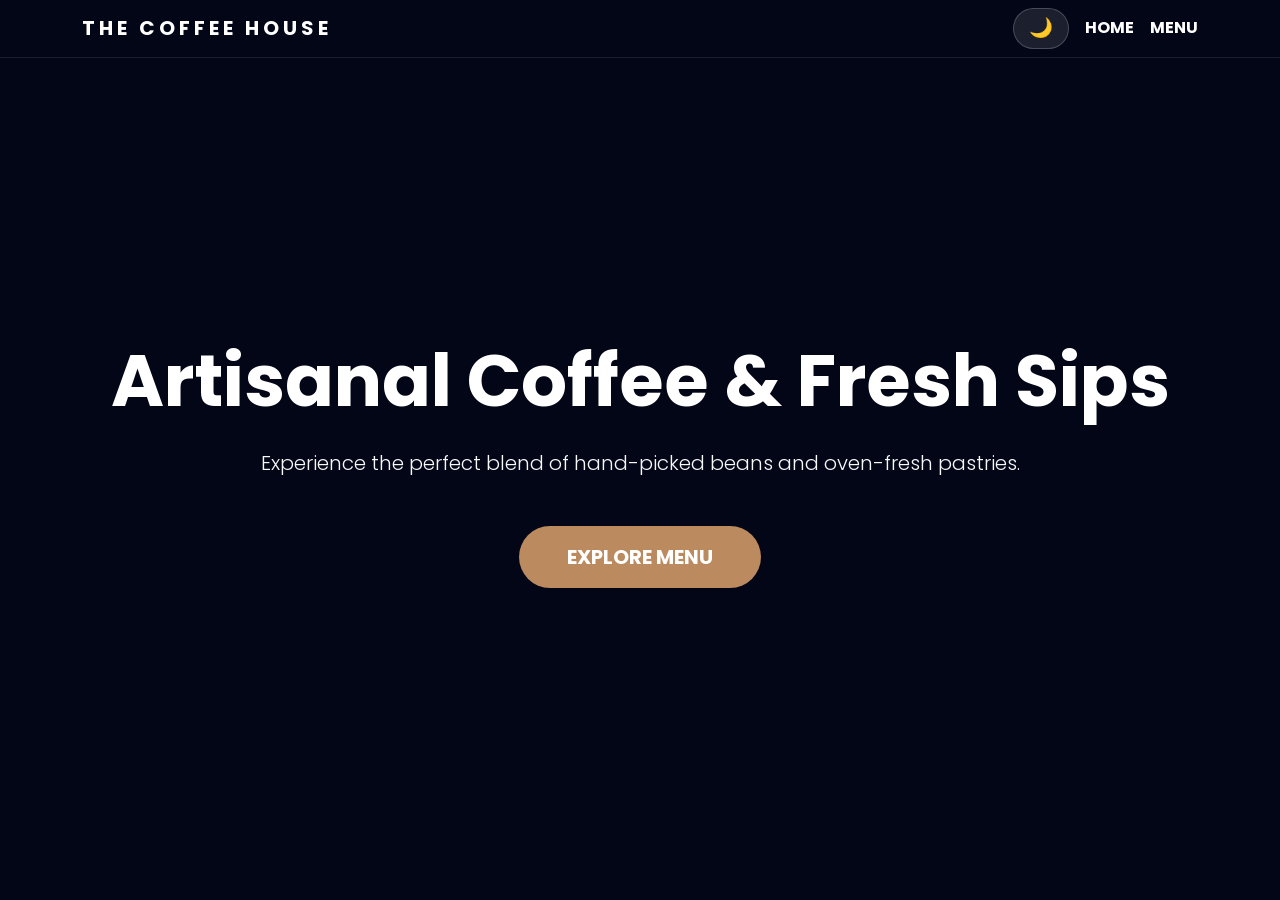
==== midtermss/index.html @ 0a3b225c "Complete replacement of repo content" ====
<!DOCTYPE html>
<html lang="en" data-bs-theme="dark">

<head>
    <meta charset="UTF-8">
    <meta name="viewport" content="width=device-width, initial-scale=1.0">
    <title>The Coffee House | Premium Brews</title>
    <link href="https://fonts.googleapis.com/css2?family=Poppins:wght@300;400;600&display=swap" rel="stylesheet">
    <link href="https://cdn.jsdelivr.net/npm/bootstrap@5.3.0/dist/css/bootstrap.min.css" rel="stylesheet">
    <link rel="stylesheet" href="style.css">

    <style>
        :root { --transition-speed: 0.4s; }
        body { transition: background-color var(--transition-speed), color var(--transition-speed); font-family: 'Poppins', sans-serif; }
        
        [data-bs-theme="light"] body { background-color: #ffffff; color: #212529; }
        .custom-nav { transition: background-color var(--transition-speed); }
        [data-bs-theme="light"] .custom-nav { background-color: #f8f9fa !important; box-shadow: 0 2px 10px rgba(0,0,0,0.1); }
        [data-bs-theme="light"] .nav-link, [data-bs-theme="light"] .navbar-brand { color: #212529 !important; }

        .theme-toggle-container {
            cursor: pointer; font-size: 1.2rem; padding: 5px 15px; border-radius: 50px;
            background: rgba(255, 255, 255, 0.1); border: 1px solid rgba(255, 255, 255, 0.2);
        }
        [data-bs-theme="light"] .theme-toggle-container { background: rgba(0, 0, 0, 0.05); border: 1px solid rgba(0, 0, 0, 0.1); }
    </style>
</head>

<body>

    <nav class="navbar navbar-expand-lg navbar-dark sticky-top custom-nav" id="mainNav">
        <div class="container">
            <a class="navbar-brand fw-bold" href="#" onclick="showHomePage()">THE COFFEE HOUSE</a>
            <div class="ms-auto d-flex align-items-center gap-3">
                <div class="theme-toggle-container" onclick="toggleFullWebsiteTheme()">
                    <span id="theme-icon">🌙</span>
                </div>
                <div class="d-flex gap-3">
                    <a href="#" class="nav-link text-white fw-bold" onclick="showHomePage()">HOME</a>
                    <a href="#" class="nav-link text-white fw-bold" onclick="showOrderPage()">MENU</a>
                </div>
            </div>
        </div>
    </nav>

    <section id="home-page">
        <header class="hero-section text-center d-flex align-items-center">
            <div class="container">
                <h1 class="display-2 fw-bold text-white mb-4">Artisanal Coffee & Fresh Sips</h1>
                <p class="lead text-light mb-5">Experience the perfect blend of hand-picked beans and oven-fresh pastries.</p>
                <button class="btn btn-accent btn-lg px-5 py-3 rounded-pill fw-bold" onclick="showOrderPage()">EXPLORE MENU</button>
            </div>
        </header>
    </section>

    <section id="order-page" style="display: none;">
        <div class="container my-5">
            <h2 class="fw-bold text-center mb-4">Our Selection</h2>
            <div class="row justify-content-center mb-4">
                <div class="col-md-6">
                    <input type="text" id="search-bar" class="form-control rounded-pill px-4 py-2 bg-dark text-white border-secondary" placeholder="Search our brews and treats...">
                </div>
            </div>
            <div class="d-flex justify-content-center flex-wrap gap-2 mb-5">
                <button class="btn btn-outline-accent active filter-btn" onclick="filterMenu('all')">ALL</button>
                <button class="btn btn-outline-accent filter-btn" onclick="filterMenu('coffee')">COFFEE</button>
                <button class="btn btn-outline-accent filter-btn" onclick="filterMenu('juice')">JUICE</button>
                <button class="btn btn-outline-accent filter-btn" onclick="filterMenu('pastry')">PASTRY</button>
            </div>
            <div id="coffee-container" class="row g-3"></div>
        </div>
        <div class="fixed-bottom text-end p-4" style="z-index: 1030;">
            <button class="btn btn-accent btn-lg rounded-pill shadow-lg px-4 fw-bold" data-bs-toggle="modal" data-bs-target="#orderSummaryModal">
                MY TRAY (<span id="order-count">0</span>)
            </button>
        </div>
    </section>

    <div class="modal fade" id="coffeeModal" tabindex="-1"><div class="modal-dialog modal-dialog-centered"><div class="modal-content border-0 overflow-hidden"><div id="modalHeaderImg" class="modal-hero" style="height:200px;background-size:cover;"></div><div class="modal-body p-4"></div></div></div></div>
    <div class="modal fade" id="orderSummaryModal" tabindex="-1"><div class="modal-dialog modal-dialog-centered"><div class="modal-content border-0 shadow"><div class="modal-header"><h5 class="modal-title fw-bold">Review Order</h5><button type="button" class="btn-close" data-bs-dismiss="modal"></button></div><div class="modal-body"><div id="order-list"></div><hr><div class="d-flex justify-content-between fw-bold fs-5"><span>Total:</span><span id="total-price-display" class="text-accent">₱0.00</span></div></div><div class="modal-footer border-0"><button class="btn btn-accent w-100 rounded-pill fw-bold py-3" onclick="checkout()">PROCEED TO CHECKOUT</button></div></div></div></div>
    <div class="modal fade" id="receiptModal" tabindex="-1" data-bs-backdrop="static"><div class="modal-dialog modal-dialog-centered"><div class="modal-content border-0 text-dark bg-white"><div class="modal-body p-4"><div id="receipt-content"></div><button class="btn btn-dark w-100 rounded-pill fw-bold mt-3" onclick="closeReceiptAndReset()">ORDER AGAIN</button></div></div></div></div>

    <script src="https://cdn.jsdelivr.net/npm/bootstrap@5.3.0/dist/js/bootstrap.bundle.min.js"></script>
    <script>
        function toggleFullWebsiteTheme() {
            const html = document.documentElement;
            const themeIcon = document.getElementById('theme-icon');
            const searchBar = document.getElementById('search-bar');
            const currentTheme = html.getAttribute('data-bs-theme');

            if (currentTheme === 'dark') {
                html.setAttribute('data-bs-theme', 'light');
                themeIcon.innerText = '☀️';
                if(searchBar) searchBar.classList.replace('bg-dark', 'bg-light'), searchBar.classList.replace('text-white', 'text-dark');
                document.querySelectorAll('.nav-link').forEach(link => link.classList.replace('text-white', 'text-dark'));
            } else {
                html.setAttribute('data-bs-theme', 'dark');
                themeIcon.innerText = '🌙';
                if(searchBar) searchBar.classList.replace('bg-light', 'bg-dark'), searchBar.classList.replace('text-dark', 'text-white');
                document.querySelectorAll('.nav-link').forEach(link => link.classList.replace('text-dark', 'text-white'));
            }
        }
        
        function showHomePage() {
            document.getElementById('home-page').style.display = 'block';
            document.getElementById('order-page').style.display = 'none';
        }
        function showOrderPage() {
            document.getElementById('home-page').style.display = 'none';
            document.getElementById('order-page').style.display = 'block';
        }
    </script>
    <script src="script.js"></script>
</body>
</html>
---- midtermss/style.css ----
:root {
    --accent: #bc8a5f;
    --navy: #0f172a;
    --slate: #1e293b;
    --dark: #020617;
}

body {
    background-color: var(--dark);
    font-family: 'Poppins', sans-serif;
    color: white;
    margin: 0;
    overflow-x: hidden;

}

.custom-nav {
    background-color: var(--dark);
    border-bottom: 1px solid rgba(255, 255, 255, 0.1);
}

.navbar-brand {
    letter-spacing: 4px;
    text-decoration: none;
    color: white !important;
}


.hero-section {
    min-height: 90vh;
    background: linear-gradient(rgba(2, 6, 23, 0.7), rgba(2, 6, 23, 0.8)),
        url('https://images.unsplash.com/photo-1495474472287-4d71bcdd2085?w=1200');
    background-size: cover;
    background-position: center;
    display: flex;
    align-items: center;
    justify-content: center;
}


.btn-outline-accent {
    border: 1px solid var(--accent);
    color: var(--accent);
    border-radius: 50px;
    padding: 8px 25px;
    font-weight: 600;
    transition: 0.3s;
}

.btn-outline-accent:hover,
.btn-outline-accent.active {
    background-color: var(--accent);
    color: white;
}

.btn-accent {
    background-color: var(--accent);
    color: white;
    border: none;
    border-radius: 50px;
    padding: 10px 20px;
    font-weight: 600;
    transition: 0.3s;
}

.btn-accent:hover {
    background-color: #a6764d;
    color: white;
    transform: translateY(-2px);
}


.coffee-card {
    background: var(--slate);
    border-radius: 20px;
    transition: transform 0.3s ease, box-shadow 0.3s ease;
    overflow: hidden;
    border: none;
    height: 100%;
}

.coffee-card:hover {
    transform: translateY(-8px);
    box-shadow: 0 10px 20px rgba(0, 0, 0, 0.4);
}

.coffee-card img {
    width: 100%;
    height: 200px;
    object-fit: cover;

}


.modal-hero {
    height: 250px;
    background-size: cover;

    background-position: center;

    background-repeat: no-repeat;
    border-radius: 20px 20px 0 0;
    width: 100%;
}

.bg-navy {
    background-color: var(--navy) !important;
}


.text-accent {
    color: var(--accent) !important;
}

.form-select {
    background-color: var(--dark) !important;
    color: white !important;
    border: 1px solid rgba(255, 255, 255, 0.2);
    border-radius: 10px;
}


#receipt-content {
    font-family: 'Courier New', Courier, monospace;
    background: #f8f9fa;
    color: #333;
    padding: 20px;
    border-radius: 5px;
}
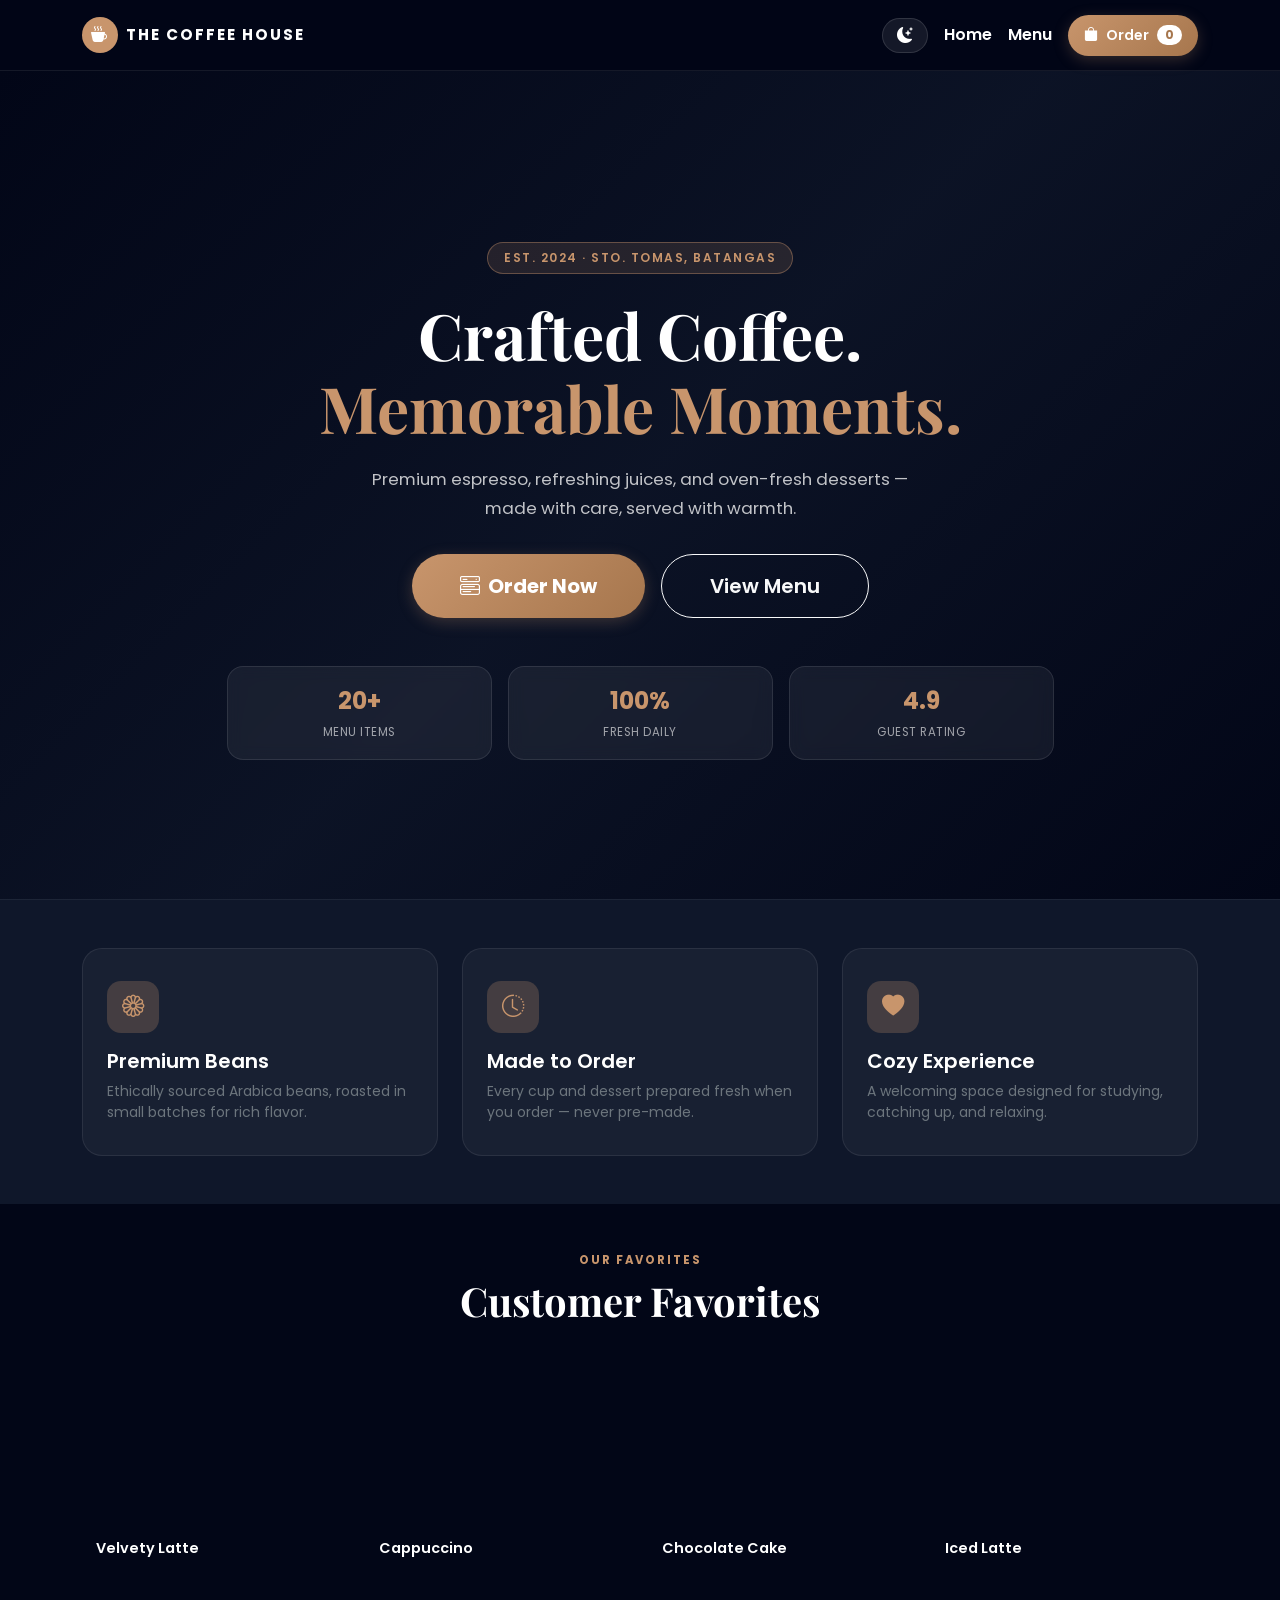
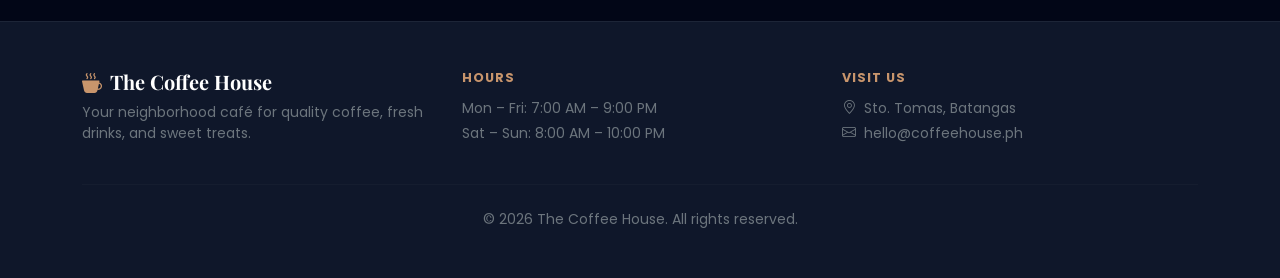
==== commit b29ce26b: "Update portfolio, link all projects together in one repo" ====
--- a/midtermss/index.html
+++ b/midtermss/index.html
@@ -4,81 +4,265 @@
 <head>
     <meta charset="UTF-8">
     <meta name="viewport" content="width=device-width, initial-scale=1.0">
-    <title>The Coffee House | Premium Brews</title>
-    <link href="https://fonts.googleapis.com/css2?family=Poppins:wght@300;400;600&display=swap" rel="stylesheet">
+    <title>The Coffee House | Premium Brews & Desserts</title>
+    <meta name="description" content="The Coffee House — artisan coffee, fresh juices, and handcrafted desserts. Order online with ease.">
+    <link rel="preconnect" href="https://fonts.googleapis.com">
+    <link rel="preconnect" href="https://fonts.gstatic.com" crossorigin>
+    <link href="https://fonts.googleapis.com/css2?family=Playfair+Display:wght@500;700&family=Poppins:wght@300;400;500;600;700&display=swap" rel="stylesheet">
     <link href="https://cdn.jsdelivr.net/npm/bootstrap@5.3.0/dist/css/bootstrap.min.css" rel="stylesheet">
+    <link href="https://cdn.jsdelivr.net/npm/bootstrap-icons@1.11.3/font/bootstrap-icons.min.css" rel="stylesheet">
     <link rel="stylesheet" href="style.css">
-
-    <style>
-        :root { --transition-speed: 0.4s; }
-        body { transition: background-color var(--transition-speed), color var(--transition-speed); font-family: 'Poppins', sans-serif; }
-        
-        [data-bs-theme="light"] body { background-color: #ffffff; color: #212529; }
-        .custom-nav { transition: background-color var(--transition-speed); }
-        [data-bs-theme="light"] .custom-nav { background-color: #f8f9fa !important; box-shadow: 0 2px 10px rgba(0,0,0,0.1); }
-        [data-bs-theme="light"] .nav-link, [data-bs-theme="light"] .navbar-brand { color: #212529 !important; }
-
-        .theme-toggle-container {
-            cursor: pointer; font-size: 1.2rem; padding: 5px 15px; border-radius: 50px;
-            background: rgba(255, 255, 255, 0.1); border: 1px solid rgba(255, 255, 255, 0.2);
-        }
-        [data-bs-theme="light"] .theme-toggle-container { background: rgba(0, 0, 0, 0.05); border: 1px solid rgba(0, 0, 0, 0.1); }
-    </style>
 </head>
 
 <body>
 
     <nav class="navbar navbar-expand-lg navbar-dark sticky-top custom-nav" id="mainNav">
         <div class="container">
-            <a class="navbar-brand fw-bold" href="#" onclick="showHomePage()">THE COFFEE HOUSE</a>
-            <div class="ms-auto d-flex align-items-center gap-3">
-                <div class="theme-toggle-container" onclick="toggleFullWebsiteTheme()">
-                    <span id="theme-icon">🌙</span>
-                </div>
-                <div class="d-flex gap-3">
-                    <a href="#" class="nav-link text-white fw-bold" onclick="showHomePage()">HOME</a>
-                    <a href="#" class="nav-link text-white fw-bold" onclick="showOrderPage()">MENU</a>
+            <a class="navbar-brand d-flex align-items-center gap-2" href="#" onclick="showHomePage(); return false;">
+                <span class="brand-icon"><i class="bi bi-cup-hot-fill"></i></span>
+                <span>THE COFFEE HOUSE</span>
+            </a>
+            <button class="navbar-toggler border-0" type="button" data-bs-toggle="collapse" data-bs-target="#navMenu">
+                <span class="navbar-toggler-icon"></span>
+            </button>
+            <div class="collapse navbar-collapse" id="navMenu">
+                <div class="ms-auto d-flex align-items-center gap-3 flex-wrap py-2 py-lg-0">
+                    <div class="theme-toggle-container" onclick="toggleFullWebsiteTheme()" title="Toggle theme">
+                        <span id="theme-icon"><i class="bi bi-moon-stars-fill"></i></span>
+                    </div>
+                    <div class="d-flex gap-1 gap-md-3">
+                        <a href="#" class="nav-link text-white fw-semibold" onclick="showHomePage(); return false;">Home</a>
+                        <a href="#" class="nav-link text-white fw-semibold" onclick="showOrderPage(); return false;">Menu</a>
+                    </div>
+                    <button class="btn btn-accent btn-sm rounded-pill px-3 d-none d-lg-flex align-items-center gap-2"
+                        data-bs-toggle="modal" data-bs-target="#orderSummaryModal" id="nav-cart-btn">
+                        <i class="bi bi-bag-fill"></i> Order <span class="nav-cart-count" id="nav-order-count">0</span>
+                    </button>
                 </div>
             </div>
         </div>
     </nav>
 
     <section id="home-page">
-        <header class="hero-section text-center d-flex align-items-center">
+        <header class="hero-section">
+            <div class="hero-overlay"></div>
+            <div class="container position-relative hero-content text-center">
+                <span class="hero-badge">Est. 2024 · Sto. Tomas, Batangas</span>
+                <h1 class="hero-title">Crafted Coffee.<br><span class="text-accent">Memorable Moments.</span></h1>
+                <p class="hero-subtitle mx-auto">Premium espresso, refreshing juices, and oven-fresh desserts — made with care, served with warmth.</p>
+                <div class="d-flex flex-wrap justify-content-center gap-3 mb-5">
+                    <button class="btn btn-accent btn-lg px-5 py-3 rounded-pill fw-bold" onclick="showOrderPage()">
+                        <i class="bi bi-menu-button-wide me-2"></i>Order Now
+                    </button>
+                    <button class="btn btn-outline-light btn-lg px-5 py-3 rounded-pill fw-semibold" onclick="showOrderPage()">
+                        View Menu
+                    </button>
+                </div>
+                <div class="row g-3 justify-content-center hero-stats">
+                    <div class="col-4 col-md-3">
+                        <div class="stat-card"><strong>20+</strong><span>Menu Items</span></div>
+                    </div>
+                    <div class="col-4 col-md-3">
+                        <div class="stat-card"><strong>100%</strong><span>Fresh Daily</span></div>
+                    </div>
+                    <div class="col-4 col-md-3">
+                        <div class="stat-card"><strong>4.9</strong><span>Guest Rating</span></div>
+                    </div>
+                </div>
+            </div>
+        </header>
+
+        <section class="features-section py-5">
             <div class="container">
-                <h1 class="display-2 fw-bold text-white mb-4">Artisanal Coffee & Fresh Sips</h1>
-                <p class="lead text-light mb-5">Experience the perfect blend of hand-picked beans and oven-fresh pastries.</p>
-                <button class="btn btn-accent btn-lg px-5 py-3 rounded-pill fw-bold" onclick="showOrderPage()">EXPLORE MENU</button>
-            </div>
-        </header>
+                <div class="row g-4">
+                    <div class="col-md-4">
+                        <div class="feature-card">
+                            <div class="feature-icon"><i class="bi bi-flower1"></i></div>
+                            <h5>Premium Beans</h5>
+                            <p class="text-secondary small mb-0">Ethically sourced Arabica beans, roasted in small batches for rich flavor.</p>
+                        </div>
+                    </div>
+                    <div class="col-md-4">
+                        <div class="feature-card">
+                            <div class="feature-icon"><i class="bi bi-clock-history"></i></div>
+                            <h5>Made to Order</h5>
+                            <p class="text-secondary small mb-0">Every cup and dessert prepared fresh when you order — never pre-made.</p>
+                        </div>
+                    </div>
+                    <div class="col-md-4">
+                        <div class="feature-card">
+                            <div class="feature-icon"><i class="bi bi-heart-fill"></i></div>
+                            <h5>Cozy Experience</h5>
+                            <p class="text-secondary small mb-0">A welcoming space designed for studying, catching up, and relaxing.</p>
+                        </div>
+                    </div>
+                </div>
+            </div>
+        </section>
+
+        <section class="gallery-section py-5">
+            <div class="container">
+                <div class="section-header text-center mb-5">
+                    <span class="section-label">Our Favorites</span>
+                    <h2 class="section-title">Customer Favorites</h2>
+                </div>
+                <div class="row g-3">
+                    <div class="col-6 col-md-3">
+                        <div class="gallery-item" style="background-image:url('https://images.unsplash.com/photo-1561882468-9110e03e0f78?w=500&auto=format&fit=crop&q=80')">
+                            <span>Velvety Latte</span>
+                        </div>
+                    </div>
+                    <div class="col-6 col-md-3">
+                        <div class="gallery-item" style="background-image:url('https://images.unsplash.com/photo-1572442388796-11668a67e53d?w=500&auto=format&fit=crop&q=80')">
+                            <span>Cappuccino</span>
+                        </div>
+                    </div>
+                    <div class="col-6 col-md-3">
+                        <div class="gallery-item" style="background-image:url('https://images.unsplash.com/photo-1578985545062-69928b1d9587?w=500&auto=format&fit=crop&q=80')">
+                            <span>Chocolate Cake</span>
+                        </div>
+                    </div>
+                    <div class="col-6 col-md-3">
+                        <div class="gallery-item" style="background-image:url('https://images.unsplash.com/photo-1517701550927-30cf4ba1dba5?w=500&auto=format&fit=crop&q=80')">
+                            <span>Iced Latte</span>
+                        </div>
+                    </div>
+                </div>
+            </div>
+        </section>
+
+        <footer class="site-footer py-5">
+            <div class="container">
+                <div class="row g-4">
+                    <div class="col-md-4">
+                        <h5 class="footer-brand"><i class="bi bi-cup-hot-fill text-accent me-2"></i>The Coffee House</h5>
+                        <p class="text-secondary small">Your neighborhood café for quality coffee, fresh drinks, and sweet treats.</p>
+                    </div>
+                    <div class="col-md-4">
+                        <h6 class="footer-heading">Hours</h6>
+                        <p class="text-secondary small mb-1">Mon – Fri: 7:00 AM – 9:00 PM</p>
+                        <p class="text-secondary small mb-0">Sat – Sun: 8:00 AM – 10:00 PM</p>
+                    </div>
+                    <div class="col-md-4">
+                        <h6 class="footer-heading">Visit Us</h6>
+                        <p class="text-secondary small mb-1"><i class="bi bi-geo-alt me-1"></i> Sto. Tomas, Batangas</p>
+                        <p class="text-secondary small mb-0"><i class="bi bi-envelope me-1"></i> hello@coffeehouse.ph</p>
+                    </div>
+                </div>
+                <hr class="border-secondary border-opacity-25 my-4">
+                <p class="text-center text-secondary small mb-0">&copy; 2026 The Coffee House. All rights reserved.</p>
+            </div>
+        </footer>
     </section>
 
     <section id="order-page" style="display: none;">
-        <div class="container my-5">
-            <h2 class="fw-bold text-center mb-4">Our Selection</h2>
+        <div class="menu-hero py-5">
+            <div class="container text-center">
+                <span class="section-label">Browse & Order</span>
+                <h2 class="section-title mb-2">Our Menu</h2>
+                <p class="text-secondary mb-0">Select your favorites and customize each order to your taste.</p>
+            </div>
+        </div>
+
+        <div class="container pb-5">
             <div class="row justify-content-center mb-4">
-                <div class="col-md-6">
-                    <input type="text" id="search-bar" class="form-control rounded-pill px-4 py-2 bg-dark text-white border-secondary" placeholder="Search our brews and treats...">
-                </div>
-            </div>
-            <div class="d-flex justify-content-center flex-wrap gap-2 mb-5">
-                <button class="btn btn-outline-accent active filter-btn" onclick="filterMenu('all')">ALL</button>
-                <button class="btn btn-outline-accent filter-btn" onclick="filterMenu('coffee')">COFFEE</button>
-                <button class="btn btn-outline-accent filter-btn" onclick="filterMenu('juice')">JUICE</button>
-                <button class="btn btn-outline-accent filter-btn" onclick="filterMenu('pastry')">PASTRY</button>
-            </div>
+                <div class="col-md-7 col-lg-6">
+                    <div class="search-wrap">
+                        <i class="bi bi-search search-icon"></i>
+                        <input type="text" id="search-bar" class="form-control search-input"
+                            placeholder="Search coffee, juice, or desserts...">
+                    </div>
+                </div>
+            </div>
+
+            <div class="d-flex justify-content-center flex-wrap gap-2 mb-4">
+                <button class="btn btn-outline-accent active filter-btn" onclick="filterMenu('all')">All</button>
+                <button class="btn btn-outline-accent filter-btn" onclick="filterMenu('coffee')"><i class="bi bi-cup-hot me-1"></i>Coffee</button>
+                <button class="btn btn-outline-accent filter-btn" onclick="filterMenu('juice')"><i class="bi bi-droplet me-1"></i>Juice</button>
+                <button class="btn btn-outline-accent filter-btn" onclick="filterMenu('dessert')"><i class="bi bi-cake2 me-1"></i>Dessert</button>
+            </div>
+
+            <p class="text-center text-secondary small mb-4" id="menu-count-label">Loading menu...</p>
+
+            <div id="menu-loading" class="row g-3 mb-4">
+                <div class="col-6 col-md-4 col-lg-3"><div class="skeleton-card"></div></div>
+                <div class="col-6 col-md-4 col-lg-3"><div class="skeleton-card"></div></div>
+                <div class="col-6 col-md-4 col-lg-3"><div class="skeleton-card"></div></div>
+                <div class="col-6 col-md-4 col-lg-3"><div class="skeleton-card"></div></div>
+            </div>
+
             <div id="coffee-container" class="row g-3"></div>
         </div>
-        <div class="fixed-bottom text-end p-4" style="z-index: 1030;">
-            <button class="btn btn-accent btn-lg rounded-pill shadow-lg px-4 fw-bold" data-bs-toggle="modal" data-bs-target="#orderSummaryModal">
-                MY TRAY (<span id="order-count">0</span>)
-            </button>
+
+        <div class="fixed-bottom cart-bar p-3">
+            <div class="container">
+                <button class="btn btn-accent btn-lg rounded-pill shadow-lg w-100 fw-bold d-flex justify-content-between align-items-center px-4"
+                    data-bs-toggle="modal" data-bs-target="#orderSummaryModal" id="cart-bar-btn">
+                    <span><i class="bi bi-bag-check-fill me-2"></i>My Order (<span id="order-count">0</span>)</span>
+                    <span id="cart-bar-total" class="cart-bar-total">₱0.00</span>
+                </button>
+            </div>
         </div>
     </section>
 
-    <div class="modal fade" id="coffeeModal" tabindex="-1"><div class="modal-dialog modal-dialog-centered"><div class="modal-content border-0 overflow-hidden"><div id="modalHeaderImg" class="modal-hero" style="height:200px;background-size:cover;"></div><div class="modal-body p-4"></div></div></div></div>
-    <div class="modal fade" id="orderSummaryModal" tabindex="-1"><div class="modal-dialog modal-dialog-centered"><div class="modal-content border-0 shadow"><div class="modal-header"><h5 class="modal-title fw-bold">Review Order</h5><button type="button" class="btn-close" data-bs-dismiss="modal"></button></div><div class="modal-body"><div id="order-list"></div><hr><div class="d-flex justify-content-between fw-bold fs-5"><span>Total:</span><span id="total-price-display" class="text-accent">₱0.00</span></div></div><div class="modal-footer border-0"><button class="btn btn-accent w-100 rounded-pill fw-bold py-3" onclick="checkout()">PROCEED TO CHECKOUT</button></div></div></div></div>
-    <div class="modal fade" id="receiptModal" tabindex="-1" data-bs-backdrop="static"><div class="modal-dialog modal-dialog-centered"><div class="modal-content border-0 text-dark bg-white"><div class="modal-body p-4"><div id="receipt-content"></div><button class="btn btn-dark w-100 rounded-pill fw-bold mt-3" onclick="closeReceiptAndReset()">ORDER AGAIN</button></div></div></div></div>
+    <div id="order-toast" class="order-toast" role="alert">
+        <span class="toast-icon"><i class="bi bi-check-lg"></i></span>
+        <div>
+            <strong id="toast-title">Added to order!</strong>
+            <small id="toast-message" class="d-block text-white-50"></small>
+        </div>
+    </div>
+
+    <div class="modal fade" id="coffeeModal" tabindex="-1">
+        <div class="modal-dialog modal-dialog-centered modal-dialog-scrollable">
+            <div class="modal-content border-0 overflow-hidden bg-navy text-white">
+                <div id="modalHeaderImg" class="modal-hero"></div>
+                <div class="modal-body p-4"></div>
+            </div>
+        </div>
+    </div>
+
+    <div class="modal fade" id="orderSummaryModal" tabindex="-1">
+        <div class="modal-dialog modal-dialog-centered modal-dialog-scrollable">
+            <div class="modal-content border-0 shadow bg-navy text-white">
+                <div class="modal-header border-secondary border-opacity-25">
+                    <h5 class="modal-title fw-bold"><i class="bi bi-receipt me-2 text-accent"></i>Your Order</h5>
+                    <button type="button" class="btn-close btn-close-white" data-bs-dismiss="modal"></button>
+                </div>
+                <div class="modal-body">
+                    <div id="order-empty" class="text-center text-muted py-4 d-none">
+                        <i class="bi bi-bag display-6 d-block mb-2 opacity-50"></i>
+                        <p class="mb-0">Your order is empty.</p>
+                        <small>Add items from the menu to get started.</small>
+                    </div>
+                    <div id="order-list"></div>
+                    <hr class="border-secondary border-opacity-25">
+                    <div class="d-flex justify-content-between fw-bold fs-5">
+                        <span>Total</span>
+                        <span id="total-price-display" class="text-accent">₱0.00</span>
+                    </div>
+                </div>
+                <div class="modal-footer border-0 pt-0">
+                    <button class="btn btn-accent w-100 rounded-pill fw-bold py-3" onclick="checkout()">
+                        <i class="bi bi-credit-card me-2"></i>Proceed to Checkout
+                    </button>
+                </div>
+            </div>
+        </div>
+    </div>
+
+    <div class="modal fade" id="receiptModal" tabindex="-1" data-bs-backdrop="static">
+        <div class="modal-dialog modal-dialog-centered">
+            <div class="modal-content border-0 text-dark bg-white">
+                <div class="modal-body p-4">
+                    <div id="receipt-content"></div>
+                    <button class="btn btn-dark w-100 rounded-pill fw-bold mt-3" onclick="closeReceiptAndReset()">
+                        <i class="bi bi-arrow-repeat me-2"></i>Order Again
+                    </button>
+                </div>
+            </div>
+        </div>
+    </div>
 
     <script src="https://cdn.jsdelivr.net/npm/bootstrap@5.3.0/dist/js/bootstrap.bundle.min.js"></script>
     <script>
@@ -90,26 +274,39 @@
 
             if (currentTheme === 'dark') {
                 html.setAttribute('data-bs-theme', 'light');
-                themeIcon.innerText = '☀️';
-                if(searchBar) searchBar.classList.replace('bg-dark', 'bg-light'), searchBar.classList.replace('text-white', 'text-dark');
-                document.querySelectorAll('.nav-link').forEach(link => link.classList.replace('text-white', 'text-dark'));
+                themeIcon.innerHTML = '<i class="bi bi-sun-fill"></i>';
+                if (searchBar) {
+                    searchBar.classList.remove('bg-dark', 'text-white');
+                    searchBar.classList.add('bg-light', 'text-dark');
+                }
+                document.querySelectorAll('.nav-link').forEach(link => {
+                    link.classList.replace('text-white', 'text-dark');
+                });
             } else {
                 html.setAttribute('data-bs-theme', 'dark');
-                themeIcon.innerText = '🌙';
-                if(searchBar) searchBar.classList.replace('bg-light', 'bg-dark'), searchBar.classList.replace('text-dark', 'text-white');
-                document.querySelectorAll('.nav-link').forEach(link => link.classList.replace('text-dark', 'text-white'));
+                themeIcon.innerHTML = '<i class="bi bi-moon-stars-fill"></i>';
+                if (searchBar) {
+                    searchBar.classList.remove('bg-light', 'text-dark');
+                    searchBar.classList.add('bg-dark', 'text-white');
+                }
+                document.querySelectorAll('.nav-link').forEach(link => {
+                    link.classList.replace('text-dark', 'text-white');
+                });
             }
         }
-        
+
         function showHomePage() {
             document.getElementById('home-page').style.display = 'block';
             document.getElementById('order-page').style.display = 'none';
+            window.scrollTo(0, 0);
         }
+
         function showOrderPage() {
             document.getElementById('home-page').style.display = 'none';
             document.getElementById('order-page').style.display = 'block';
+            window.scrollTo(0, 0);
         }
     </script>
     <script src="script.js"></script>
 </body>
-</html>+</html>
--- a/midtermss/style.css
+++ b/midtermss/style.css
@@ -1,112 +1,422 @@
 :root {
-    --accent: #bc8a5f;
+    --accent: #c8956c;
+    --accent-dark: #a6764d;
+    --accent-glow: rgba(200, 149, 108, 0.25);
     --navy: #0f172a;
     --slate: #1e293b;
     --dark: #020617;
+    --cream: #f8f4ef;
+    --font-display: 'Playfair Display', Georgia, serif;
+    --font-body: 'Poppins', system-ui, sans-serif;
+}
+
+* {
+    box-sizing: border-box;
 }
 
 body {
     background-color: var(--dark);
-    font-family: 'Poppins', sans-serif;
+    font-family: var(--font-body);
     color: white;
     margin: 0;
     overflow-x: hidden;
-
-}
-
+}
+
+/* ── Navbar ── */
 .custom-nav {
-    background-color: var(--dark);
-    border-bottom: 1px solid rgba(255, 255, 255, 0.1);
+    background: rgba(2, 6, 23, 0.92);
+    backdrop-filter: blur(16px);
+    border-bottom: 1px solid rgba(255, 255, 255, 0.08);
+    padding-block: 0.75rem;
 }
 
 .navbar-brand {
-    letter-spacing: 4px;
+    letter-spacing: 2px;
     text-decoration: none;
     color: white !important;
-}
-
-
-.hero-section {
-    min-height: 90vh;
-    background: linear-gradient(rgba(2, 6, 23, 0.7), rgba(2, 6, 23, 0.8)),
-        url('https://images.unsplash.com/photo-1495474472287-4d71bcdd2085?w=1200');
-    background-size: cover;
-    background-position: center;
+    font-weight: 700;
+    font-size: 0.95rem;
+}
+
+.brand-icon {
+    width: 36px;
+    height: 36px;
+    border-radius: 50%;
+    background: var(--accent);
     display: flex;
     align-items: center;
     justify-content: center;
-}
-
-
+    font-size: 1rem;
+    color: white;
+    flex-shrink: 0;
+}
+
+.nav-cart-count {
+    background: white;
+    color: var(--accent-dark);
+    border-radius: 50px;
+    padding: 1px 8px;
+    font-size: 0.75rem;
+    font-weight: 700;
+}
+
+.theme-toggle-container {
+    cursor: pointer;
+    font-size: 1rem;
+    padding: 8px 14px;
+    border-radius: 50px;
+    background: rgba(255, 255, 255, 0.08);
+    border: 1px solid rgba(255, 255, 255, 0.12);
+    transition: background 0.2s;
+    line-height: 1;
+}
+
+.theme-toggle-container:hover {
+    background: rgba(255, 255, 255, 0.14);
+}
+
+/* ── Hero ── */
+.hero-section {
+    position: relative;
+    min-height: 92vh;
+    background: url('https://images.unsplash.com/photo-1442512595331-e89e73853f31?w=1400&auto=format&fit=crop&q=80') center/cover no-repeat;
+    display: flex;
+    align-items: center;
+}
+
+.hero-overlay {
+    position: absolute;
+    inset: 0;
+    background: linear-gradient(135deg, rgba(2, 6, 23, 0.88) 0%, rgba(15, 23, 42, 0.75) 50%, rgba(2, 6, 23, 0.85) 100%);
+}
+
+.hero-content {
+    padding: 6rem 1rem 4rem;
+    z-index: 1;
+}
+
+.hero-badge {
+    display: inline-block;
+    background: rgba(200, 149, 108, 0.15);
+    border: 1px solid rgba(200, 149, 108, 0.4);
+    color: var(--accent);
+    font-size: 0.75rem;
+    font-weight: 600;
+    letter-spacing: 1.5px;
+    text-transform: uppercase;
+    padding: 6px 16px;
+    border-radius: 50px;
+    margin-bottom: 1.5rem;
+}
+
+.hero-title {
+    font-family: var(--font-display);
+    font-size: clamp(2.4rem, 6vw, 4rem);
+    font-weight: 700;
+    line-height: 1.15;
+    margin-bottom: 1.25rem;
+}
+
+.hero-subtitle {
+    font-size: 1.05rem;
+    color: rgba(255, 255, 255, 0.75);
+    max-width: 560px;
+    line-height: 1.7;
+    margin-bottom: 2rem;
+}
+
+.stat-card {
+    background: rgba(255, 255, 255, 0.06);
+    border: 1px solid rgba(255, 255, 255, 0.1);
+    border-radius: 16px;
+    padding: 1rem;
+    backdrop-filter: blur(8px);
+}
+
+.stat-card strong {
+    display: block;
+    font-size: 1.5rem;
+    color: var(--accent);
+    font-weight: 700;
+}
+
+.stat-card span {
+    font-size: 0.72rem;
+    color: rgba(255, 255, 255, 0.6);
+    text-transform: uppercase;
+    letter-spacing: 0.5px;
+}
+
+/* ── Sections ── */
+.section-label {
+    display: block;
+    font-size: 0.72rem;
+    font-weight: 700;
+    letter-spacing: 2px;
+    text-transform: uppercase;
+    color: var(--accent);
+    margin-bottom: 0.5rem;
+}
+
+.section-title {
+    font-family: var(--font-display);
+    font-size: clamp(1.8rem, 4vw, 2.5rem);
+    font-weight: 700;
+}
+
+.features-section {
+    background: var(--navy);
+    border-top: 1px solid rgba(255, 255, 255, 0.06);
+}
+
+.feature-card {
+    background: rgba(255, 255, 255, 0.04);
+    border: 1px solid rgba(255, 255, 255, 0.08);
+    border-radius: 20px;
+    padding: 2rem 1.5rem;
+    height: 100%;
+    transition: transform 0.3s, border-color 0.3s;
+}
+
+.feature-card:hover {
+    transform: translateY(-4px);
+    border-color: var(--accent);
+}
+
+.feature-icon {
+    width: 52px;
+    height: 52px;
+    border-radius: 14px;
+    background: var(--accent-glow);
+    color: var(--accent);
+    display: flex;
+    align-items: center;
+    justify-content: center;
+    font-size: 1.4rem;
+    margin-bottom: 1rem;
+}
+
+.feature-card h5 {
+    font-weight: 600;
+    margin-bottom: 0.5rem;
+}
+
+.gallery-section {
+    background: var(--dark);
+}
+
+.gallery-item {
+    height: 200px;
+    border-radius: 16px;
+    background-size: cover;
+    background-position: center;
+    position: relative;
+    overflow: hidden;
+    cursor: pointer;
+    transition: transform 0.3s;
+}
+
+.gallery-item::after {
+    content: '';
+    position: absolute;
+    inset: 0;
+    background: linear-gradient(to top, rgba(2, 6, 23, 0.8), transparent 60%);
+}
+
+.gallery-item span {
+    position: absolute;
+    bottom: 14px;
+    left: 14px;
+    z-index: 1;
+    font-weight: 600;
+    font-size: 0.9rem;
+}
+
+.gallery-item:hover {
+    transform: scale(1.03);
+}
+
+.site-footer {
+    background: var(--navy);
+    border-top: 1px solid rgba(255, 255, 255, 0.06);
+}
+
+.footer-brand {
+    font-family: var(--font-display);
+    font-weight: 700;
+}
+
+.footer-heading {
+    font-size: 0.8rem;
+    font-weight: 700;
+    letter-spacing: 1px;
+    text-transform: uppercase;
+    color: var(--accent);
+    margin-bottom: 0.75rem;
+}
+
+/* ── Menu Page ── */
+.menu-hero {
+    background: linear-gradient(180deg, var(--navy) 0%, var(--dark) 100%);
+    border-bottom: 1px solid rgba(255, 255, 255, 0.06);
+}
+
+.search-wrap {
+    position: relative;
+}
+
+.search-icon {
+    position: absolute;
+    left: 18px;
+    top: 50%;
+    transform: translateY(-50%);
+    color: rgba(255, 255, 255, 0.4);
+    pointer-events: none;
+}
+
+.search-input {
+    padding-left: 44px !important;
+    border-radius: 50px !important;
+    border: 1px solid rgba(255, 255, 255, 0.12) !important;
+    background: rgba(255, 255, 255, 0.06) !important;
+    color: white !important;
+    padding-block: 12px !important;
+    transition: border-color 0.2s, box-shadow 0.2s;
+}
+
+.search-input:focus {
+    border-color: var(--accent) !important;
+    box-shadow: 0 0 0 3px var(--accent-glow) !important;
+    background: rgba(255, 255, 255, 0.08) !important;
+    color: white !important;
+}
+
+.search-input::placeholder {
+    color: rgba(255, 255, 255, 0.4);
+}
+
+/* ── Buttons ── */
 .btn-outline-accent {
     border: 1px solid var(--accent);
     color: var(--accent);
     border-radius: 50px;
-    padding: 8px 25px;
+    padding: 8px 22px;
     font-weight: 600;
-    transition: 0.3s;
+    font-size: 0.85rem;
+    transition: 0.25s;
 }
 
 .btn-outline-accent:hover,
 .btn-outline-accent.active {
     background-color: var(--accent);
     color: white;
+    border-color: var(--accent);
 }
 
 .btn-accent {
-    background-color: var(--accent);
+    background: linear-gradient(135deg, var(--accent), var(--accent-dark));
     color: white;
     border: none;
     border-radius: 50px;
-    padding: 10px 20px;
+    padding: 10px 22px;
     font-weight: 600;
-    transition: 0.3s;
+    transition: 0.25s;
+    box-shadow: 0 4px 15px var(--accent-glow);
 }
 
 .btn-accent:hover {
-    background-color: #a6764d;
+    background: linear-gradient(135deg, #d4a57a, var(--accent));
     color: white;
     transform: translateY(-2px);
-}
-
-
+    box-shadow: 0 6px 20px var(--accent-glow);
+}
+
+/* ── Product Cards ── */
 .coffee-card {
     background: var(--slate);
-    border-radius: 20px;
+    border-radius: 18px;
     transition: transform 0.3s ease, box-shadow 0.3s ease;
     overflow: hidden;
-    border: none;
+    border: 1px solid rgba(255, 255, 255, 0.06);
     height: 100%;
 }
 
 .coffee-card:hover {
-    transform: translateY(-8px);
-    box-shadow: 0 10px 20px rgba(0, 0, 0, 0.4);
+    transform: translateY(-6px);
+    box-shadow: 0 16px 40px rgba(0, 0, 0, 0.45);
+    border-color: rgba(200, 149, 108, 0.3);
+}
+
+.card-img-wrap {
+    position: relative;
+    height: 175px;
+    overflow: hidden;
 }
 
 .coffee-card img {
     width: 100%;
-    height: 200px;
+    height: 100%;
     object-fit: cover;
-
-}
-
-
+    transition: transform 0.4s ease;
+}
+
+.coffee-card:hover img {
+    transform: scale(1.06);
+}
+
+.category-badge {
+    position: absolute;
+    top: 10px;
+    left: 10px;
+    background: rgba(2, 6, 23, 0.75);
+    backdrop-filter: blur(6px);
+    color: var(--accent);
+    font-size: 0.65rem;
+    font-weight: 700;
+    letter-spacing: 0.8px;
+    text-transform: uppercase;
+    padding: 4px 10px;
+    border-radius: 50px;
+    border: 1px solid rgba(200, 149, 108, 0.3);
+}
+
+.card-desc {
+    font-size: 0.72rem;
+    color: rgba(255, 255, 255, 0.5);
+    line-height: 1.4;
+    display: -webkit-box;
+    -webkit-line-clamp: 2;
+    -webkit-box-orient: vertical;
+    overflow: hidden;
+    margin-bottom: 0.75rem;
+}
+
+/* ── Skeleton Loader ── */
+.skeleton-card {
+    height: 280px;
+    border-radius: 18px;
+    background: linear-gradient(90deg, var(--slate) 25%, rgba(255,255,255,0.06) 50%, var(--slate) 75%);
+    background-size: 200% 100%;
+    animation: shimmer 1.4s infinite;
+}
+
+@keyframes shimmer {
+    0% { background-position: 200% 0; }
+    100% { background-position: -200% 0; }
+}
+
+/* ── Modal ── */
 .modal-hero {
-    height: 250px;
+    height: 220px;
     background-size: cover;
-
     background-position: center;
-
     background-repeat: no-repeat;
-    border-radius: 20px 20px 0 0;
     width: 100%;
 }
 
 .bg-navy {
     background-color: var(--navy) !important;
 }
-
 
 .text-accent {
     color: var(--accent) !important;
@@ -115,15 +425,253 @@
 .form-select {
     background-color: var(--dark) !important;
     color: white !important;
-    border: 1px solid rgba(255, 255, 255, 0.2);
-    border-radius: 10px;
-}
-
-
+    border: 1px solid rgba(255, 255, 255, 0.15);
+    border-radius: 12px;
+    padding: 10px 14px;
+}
+
+/* ── Cart & Order ── */
 #receipt-content {
     font-family: 'Courier New', Courier, monospace;
     background: #f8f9fa;
     color: #333;
     padding: 20px;
-    border-radius: 5px;
-}+    border-radius: 10px;
+    border: 1px dashed #ccc;
+}
+
+.cart-bar {
+    background: linear-gradient(to top, rgba(2, 6, 23, 0.98), rgba(2, 6, 23, 0.88));
+    border-top: 1px solid rgba(255, 255, 255, 0.1);
+    backdrop-filter: blur(16px);
+    z-index: 1030;
+}
+
+.cart-bar-total {
+    background: rgba(255, 255, 255, 0.15);
+    padding: 4px 16px;
+    border-radius: 50px;
+    font-size: 0.95rem;
+}
+
+#order-page {
+    padding-bottom: 100px;
+}
+
+.add-order-btn {
+    font-size: 0.78rem;
+    letter-spacing: 0.4px;
+}
+
+.add-order-btn.added {
+    background: linear-gradient(135deg, #22c55e, #16a34a) !important;
+    box-shadow: 0 4px 15px rgba(34, 197, 94, 0.3) !important;
+}
+
+.order-toast {
+    position: fixed;
+    top: 90px;
+    right: 20px;
+    z-index: 2000;
+    display: flex;
+    align-items: center;
+    gap: 12px;
+    background: #166534;
+    color: white;
+    padding: 14px 20px;
+    border-radius: 14px;
+    box-shadow: 0 10px 30px rgba(0, 0, 0, 0.35);
+    transform: translateX(calc(100% + 40px));
+    opacity: 0;
+    transition: transform 0.35s ease, opacity 0.35s ease;
+    max-width: 320px;
+}
+
+.order-toast.show {
+    transform: translateX(0);
+    opacity: 1;
+}
+
+.toast-icon {
+    width: 32px;
+    height: 32px;
+    border-radius: 50%;
+    background: rgba(255, 255, 255, 0.2);
+    display: flex;
+    align-items: center;
+    justify-content: center;
+    font-weight: bold;
+    flex-shrink: 0;
+    font-size: 1.1rem;
+}
+
+.size-pills {
+    display: flex;
+    gap: 8px;
+    flex-wrap: wrap;
+}
+
+.size-pill {
+    flex: 1;
+    min-width: 80px;
+    padding: 10px 8px;
+    border: 1px solid rgba(255, 255, 255, 0.15);
+    border-radius: 12px;
+    background: rgba(255, 255, 255, 0.05);
+    color: white;
+    font-size: 0.8rem;
+    font-weight: 600;
+    cursor: pointer;
+    transition: all 0.2s ease;
+    text-align: center;
+}
+
+.size-pill:hover { border-color: var(--accent); }
+
+.size-pill.active {
+    background: var(--accent);
+    border-color: var(--accent);
+    color: white;
+}
+
+.qty-control {
+    display: inline-flex;
+    align-items: center;
+    border: 1px solid rgba(255, 255, 255, 0.15);
+    border-radius: 50px;
+    overflow: hidden;
+}
+
+.qty-btn {
+    width: 40px;
+    height: 40px;
+    border: none;
+    background: rgba(255, 255, 255, 0.08);
+    color: white;
+    font-size: 1.2rem;
+    font-weight: bold;
+    cursor: pointer;
+    transition: background 0.2s;
+}
+
+.qty-btn:hover { background: var(--accent); }
+
+.qty-value {
+    min-width: 44px;
+    text-align: center;
+    font-weight: 700;
+    font-size: 1.1rem;
+}
+
+.order-item-row {
+    background: rgba(255, 255, 255, 0.05);
+    border: 1px solid rgba(255, 255, 255, 0.08);
+    border-radius: 14px;
+    padding: 12px;
+    margin-bottom: 10px;
+}
+
+.option-label {
+    font-size: 0.7rem;
+    font-weight: 700;
+    letter-spacing: 1px;
+    color: var(--accent);
+    text-transform: uppercase;
+    margin-bottom: 8px;
+}
+
+/* ── Light Theme ── */
+[data-bs-theme="light"] body {
+    background-color: #f5f0eb;
+    color: #1e293b;
+}
+
+[data-bs-theme="light"] .custom-nav {
+    background: rgba(255, 255, 255, 0.95) !important;
+    border-bottom-color: rgba(0, 0, 0, 0.08);
+    box-shadow: 0 2px 20px rgba(0, 0, 0, 0.06);
+}
+
+[data-bs-theme="light"] .navbar-brand,
+[data-bs-theme="light"] .nav-link {
+    color: #1e293b !important;
+}
+
+[data-bs-theme="light"] .features-section,
+[data-bs-theme="light"] .site-footer {
+    background: #fff;
+}
+
+[data-bs-theme="light"] .feature-card {
+    background: #f8f4ef;
+    border-color: rgba(0, 0, 0, 0.08);
+}
+
+[data-bs-theme="light"] .gallery-section {
+    background: #f5f0eb;
+}
+
+[data-bs-theme="light"] .menu-hero {
+    background: linear-gradient(180deg, #fff, #f5f0eb);
+}
+
+[data-bs-theme="light"] .search-input {
+    background: #fff !important;
+    color: #1e293b !important;
+    border-color: rgba(0, 0, 0, 0.12) !important;
+}
+
+[data-bs-theme="light"] .search-input::placeholder {
+    color: rgba(0, 0, 0, 0.4);
+}
+
+[data-bs-theme="light"] .search-icon {
+    color: rgba(0, 0, 0, 0.35);
+}
+
+[data-bs-theme="light"] .coffee-card {
+    background: #fff;
+    border-color: rgba(0, 0, 0, 0.08);
+    color: #1e293b;
+}
+
+[data-bs-theme="light"] .card-desc {
+    color: rgba(0, 0, 0, 0.5);
+}
+
+[data-bs-theme="light"] .cart-bar {
+    background: linear-gradient(to top, rgba(255, 255, 255, 0.98), rgba(248, 244, 239, 0.95));
+    border-top-color: rgba(0, 0, 0, 0.08);
+}
+
+[data-bs-theme="light"] .order-item-row {
+    background: #f8f4ef;
+    border-color: rgba(0, 0, 0, 0.08);
+    color: #1e293b;
+}
+
+[data-bs-theme="light"] .size-pill {
+    background: #fff;
+    color: #1e293b;
+    border-color: rgba(0, 0, 0, 0.12);
+}
+
+[data-bs-theme="light"] .qty-btn {
+    background: #e9ecef;
+    color: #1e293b;
+}
+
+[data-bs-theme="light"] .theme-toggle-container {
+    background: rgba(0, 0, 0, 0.05);
+    border-color: rgba(0, 0, 0, 0.1);
+}
+
+[data-bs-theme="light"] .skeleton-card {
+    background: linear-gradient(90deg, #e9ecef 25%, #f8f9fa 50%, #e9ecef 75%);
+    background-size: 200% 100%;
+}
+
+@media (max-width: 576px) {
+    .hero-title { font-size: 2.2rem; }
+    .card-img-wrap { height: 150px; }
+}
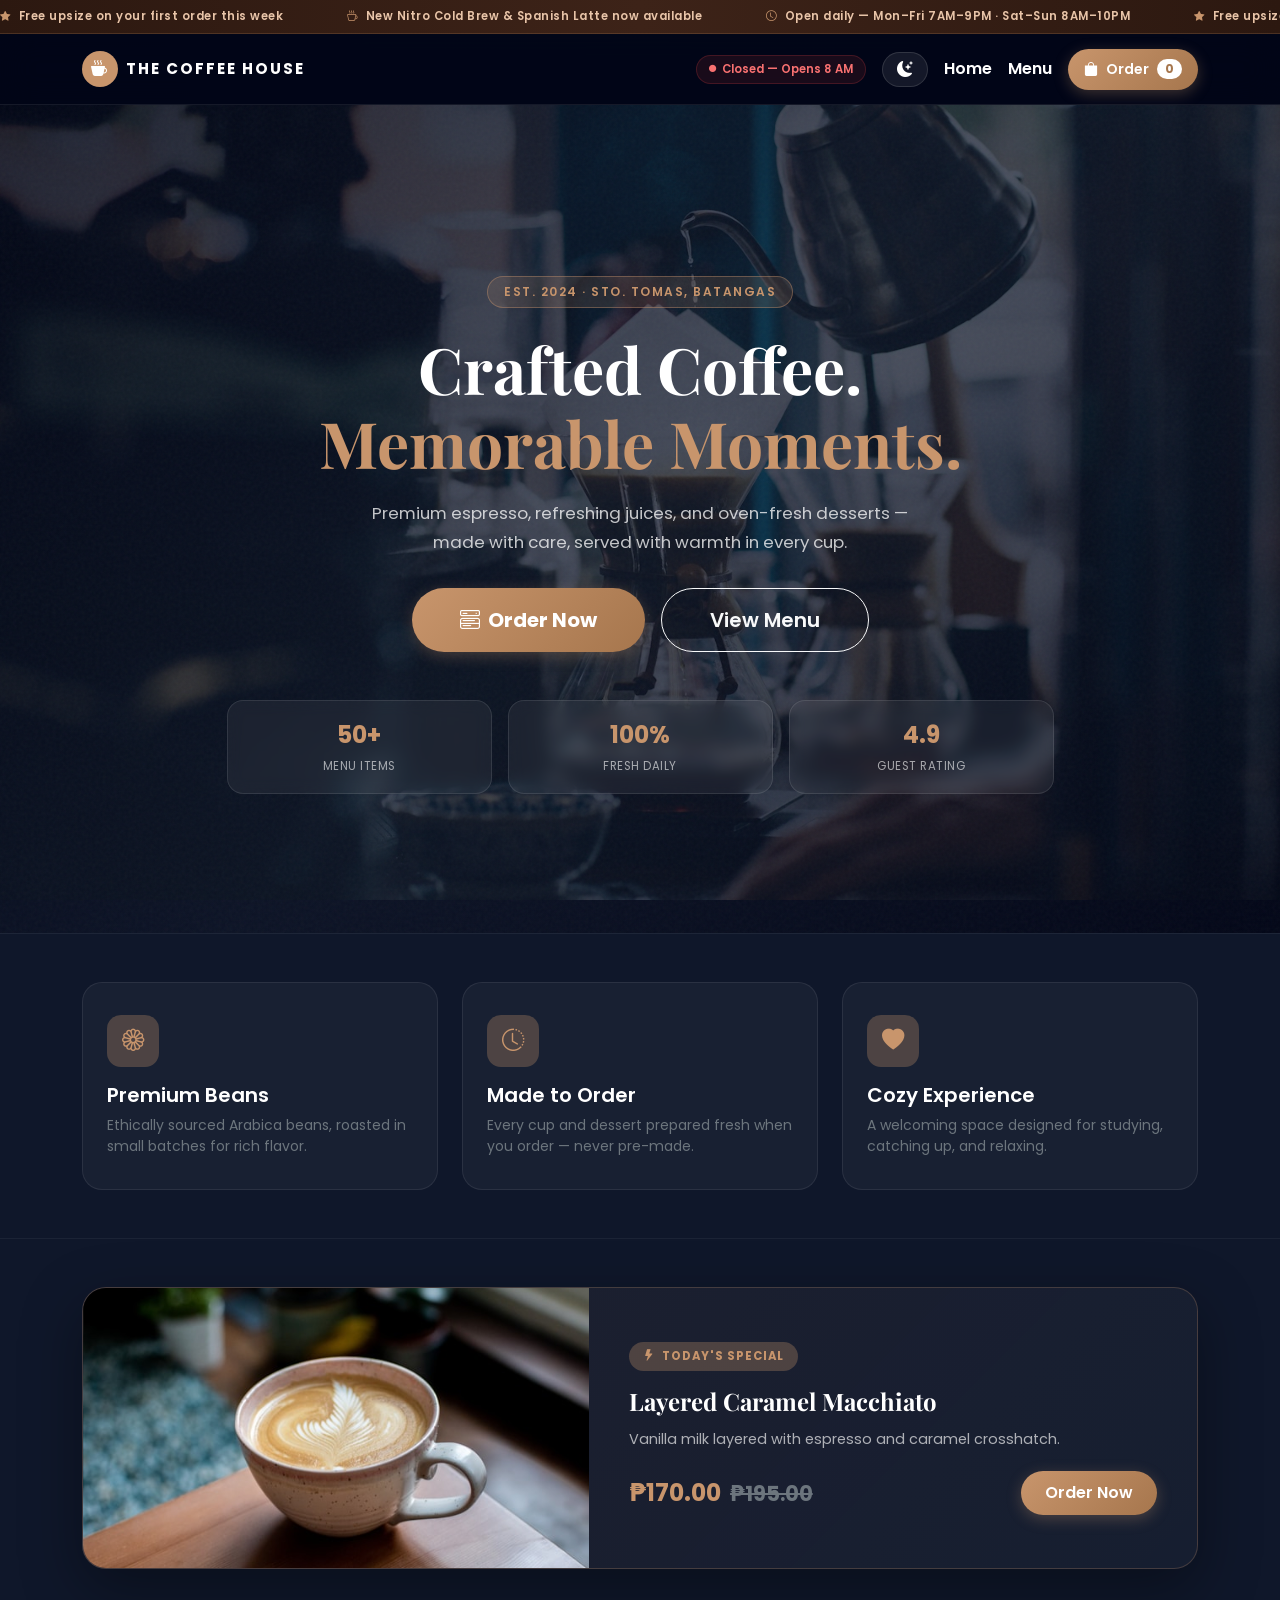
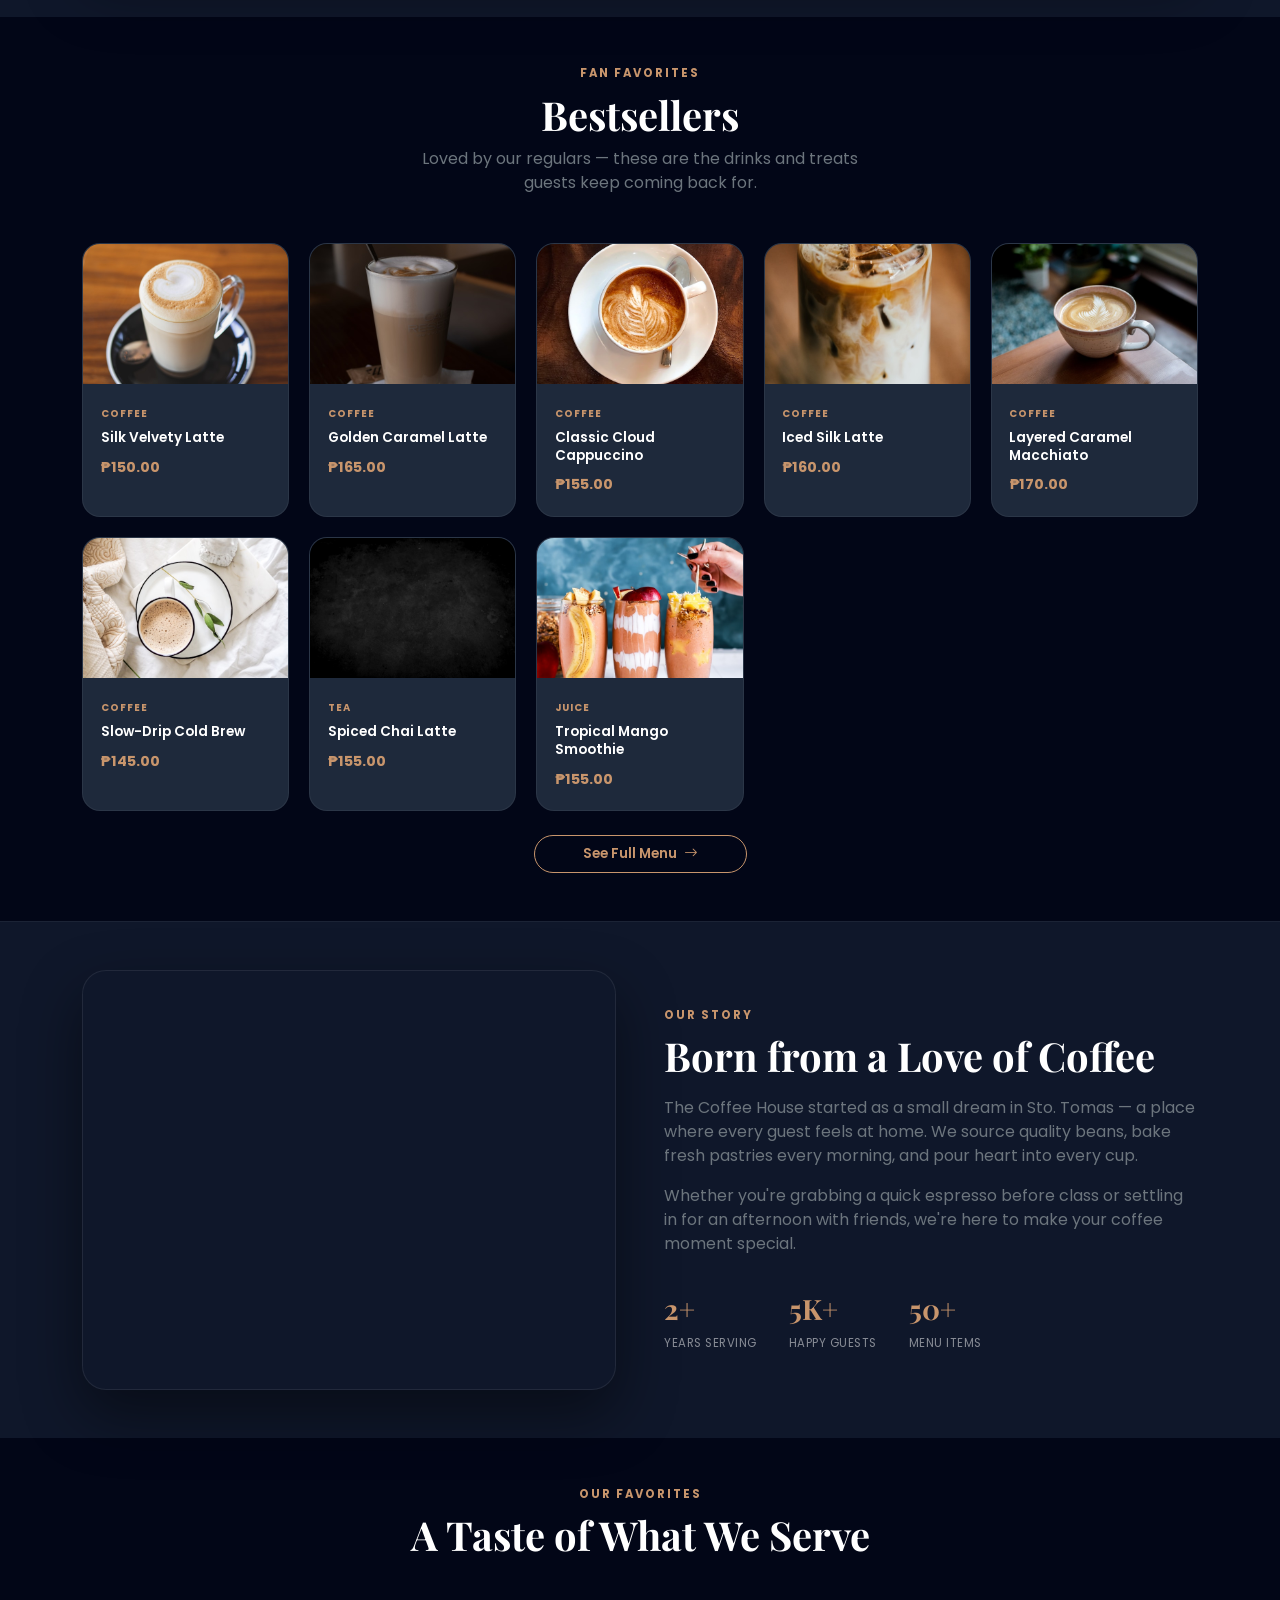
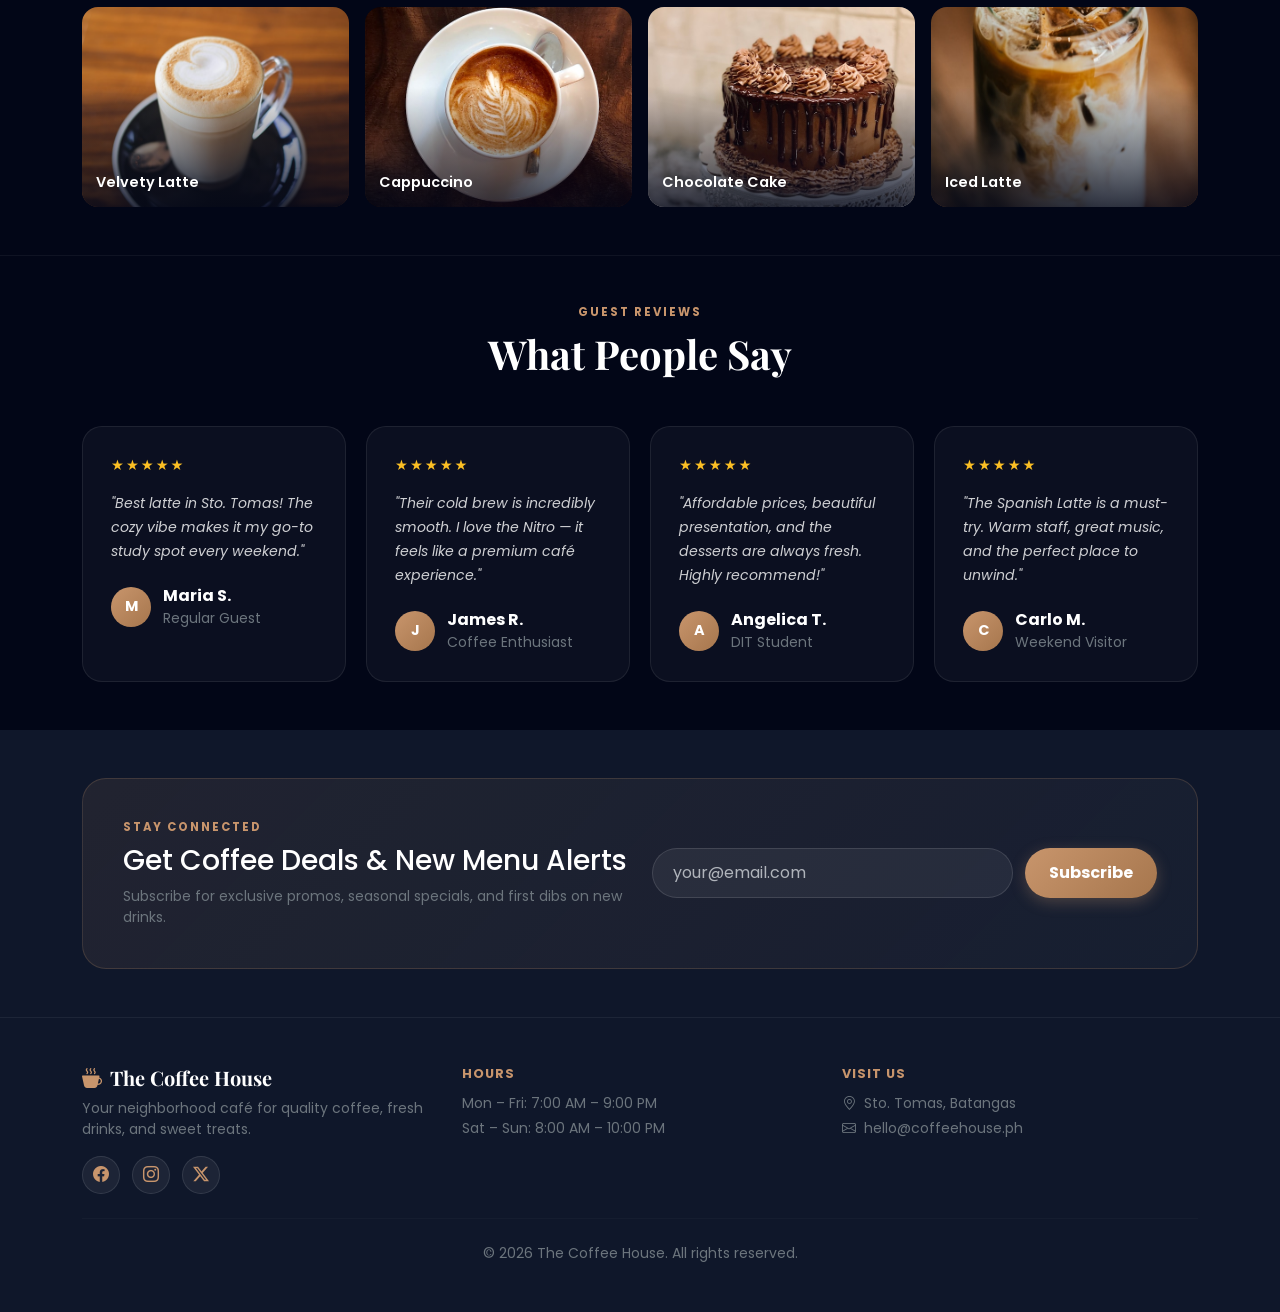
==== commit cdb8f38d: "Upgrade Coffee House with professional design, 50+ menu items, and local images" ====
--- a/midtermss/index.html
+++ b/midtermss/index.html
@@ -8,13 +8,23 @@
     <meta name="description" content="The Coffee House — artisan coffee, fresh juices, and handcrafted desserts. Order online with ease.">
     <link rel="preconnect" href="https://fonts.googleapis.com">
     <link rel="preconnect" href="https://fonts.gstatic.com" crossorigin>
-    <link href="https://fonts.googleapis.com/css2?family=Playfair+Display:wght@500;700&family=Poppins:wght@300;400;500;600;700&display=swap" rel="stylesheet">
+    <link href="https://fonts.googleapis.com/css2?family=Playfair+Display:ital,wght@0,500;0,700;1,500&family=Poppins:wght@300;400;500;600;700&display=swap" rel="stylesheet">
     <link href="https://cdn.jsdelivr.net/npm/bootstrap@5.3.0/dist/css/bootstrap.min.css" rel="stylesheet">
     <link href="https://cdn.jsdelivr.net/npm/bootstrap-icons@1.11.3/font/bootstrap-icons.min.css" rel="stylesheet">
     <link rel="stylesheet" href="style.css">
 </head>
 
 <body>
+
+    <div class="announcement-bar">
+        <div class="marquee-track">
+            <span><i class="bi bi-star-fill"></i> Free upsize on your first order this week</span>
+            <span><i class="bi bi-cup-hot"></i> New Nitro Cold Brew & Spanish Latte now available</span>
+            <span><i class="bi bi-clock"></i> Open daily — Mon–Fri 7AM–9PM · Sat–Sun 8AM–10PM</span>
+            <span><i class="bi bi-star-fill"></i> Free upsize on your first order this week</span>
+            <span><i class="bi bi-cup-hot"></i> New Nitro Cold Brew & Spanish Latte now available</span>
+        </div>
+    </div>
 
     <nav class="navbar navbar-expand-lg navbar-dark sticky-top custom-nav" id="mainNav">
         <div class="container">
@@ -27,6 +37,7 @@
             </button>
             <div class="collapse navbar-collapse" id="navMenu">
                 <div class="ms-auto d-flex align-items-center gap-3 flex-wrap py-2 py-lg-0">
+                    <span class="shop-status open" id="shop-status"><i class="bi bi-circle-fill"></i> Open Now</span>
                     <div class="theme-toggle-container" onclick="toggleFullWebsiteTheme()" title="Toggle theme">
                         <span id="theme-icon"><i class="bi bi-moon-stars-fill"></i></span>
                     </div>
@@ -46,10 +57,11 @@
     <section id="home-page">
         <header class="hero-section">
             <div class="hero-overlay"></div>
+            <div class="hero-grain"></div>
             <div class="container position-relative hero-content text-center">
                 <span class="hero-badge">Est. 2024 · Sto. Tomas, Batangas</span>
                 <h1 class="hero-title">Crafted Coffee.<br><span class="text-accent">Memorable Moments.</span></h1>
-                <p class="hero-subtitle mx-auto">Premium espresso, refreshing juices, and oven-fresh desserts — made with care, served with warmth.</p>
+                <p class="hero-subtitle mx-auto">Premium espresso, refreshing juices, and oven-fresh desserts — made with care, served with warmth in every cup.</p>
                 <div class="d-flex flex-wrap justify-content-center gap-3 mb-5">
                     <button class="btn btn-accent btn-lg px-5 py-3 rounded-pill fw-bold" onclick="showOrderPage()">
                         <i class="bi bi-menu-button-wide me-2"></i>Order Now
@@ -60,7 +72,7 @@
                 </div>
                 <div class="row g-3 justify-content-center hero-stats">
                     <div class="col-4 col-md-3">
-                        <div class="stat-card"><strong>20+</strong><span>Menu Items</span></div>
+                        <div class="stat-card"><strong>50+</strong><span>Menu Items</span></div>
                     </div>
                     <div class="col-4 col-md-3">
                         <div class="stat-card"><strong>100%</strong><span>Fresh Daily</span></div>
@@ -75,21 +87,21 @@
         <section class="features-section py-5">
             <div class="container">
                 <div class="row g-4">
-                    <div class="col-md-4">
+                    <div class="col-md-4 reveal">
                         <div class="feature-card">
                             <div class="feature-icon"><i class="bi bi-flower1"></i></div>
                             <h5>Premium Beans</h5>
                             <p class="text-secondary small mb-0">Ethically sourced Arabica beans, roasted in small batches for rich flavor.</p>
                         </div>
                     </div>
-                    <div class="col-md-4">
+                    <div class="col-md-4 reveal">
                         <div class="feature-card">
                             <div class="feature-icon"><i class="bi bi-clock-history"></i></div>
                             <h5>Made to Order</h5>
                             <p class="text-secondary small mb-0">Every cup and dessert prepared fresh when you order — never pre-made.</p>
                         </div>
                     </div>
-                    <div class="col-md-4">
+                    <div class="col-md-4 reveal">
                         <div class="feature-card">
                             <div class="feature-icon"><i class="bi bi-heart-fill"></i></div>
                             <h5>Cozy Experience</h5>
@@ -100,31 +112,104 @@
             </div>
         </section>
 
+        <section class="special-section py-5">
+            <div class="container">
+                <div class="daily-special-card reveal" id="daily-special-card"></div>
+            </div>
+        </section>
+
+        <section class="featured-section py-5">
+            <div class="container">
+                <div class="section-header text-center mb-5 reveal">
+                    <span class="section-label">Fan Favorites</span>
+                    <h2 class="section-title">Bestsellers</h2>
+                    <p class="text-secondary mx-auto" style="max-width:480px">Loved by our regulars — these are the drinks and treats guests keep coming back for.</p>
+                </div>
+                <div class="featured-grid" id="featured-items"></div>
+                <div class="text-center mt-4 reveal">
+                    <button class="btn btn-outline-accent rounded-pill px-5 py-2 fw-semibold" onclick="showOrderPage()">
+                        See Full Menu <i class="bi bi-arrow-right ms-1"></i>
+                    </button>
+                </div>
+            </div>
+        </section>
+
+        <section class="about-section py-5">
+            <div class="container">
+                <div class="row align-items-center g-5">
+                    <div class="col-lg-6 reveal">
+                        <div class="about-image" style="background-image:url('images/cafe-interior.jpg')"></div>
+                    </div>
+                    <div class="col-lg-6 reveal">
+                        <span class="section-label">Our Story</span>
+                        <h2 class="section-title mb-3">Born from a Love of Coffee</h2>
+                        <p class="text-secondary">The Coffee House started as a small dream in Sto. Tomas — a place where every guest feels at home. We source quality beans, bake fresh pastries every morning, and pour heart into every cup.</p>
+                        <p class="text-secondary">Whether you're grabbing a quick espresso before class or settling in for an afternoon with friends, we're here to make your coffee moment special.</p>
+                        <div class="about-highlights">
+                            <div class="about-stat"><strong>2+</strong><span>Years Serving</span></div>
+                            <div class="about-stat"><strong>5K+</strong><span>Happy Guests</span></div>
+                            <div class="about-stat"><strong>50+</strong><span>Menu Items</span></div>
+                        </div>
+                    </div>
+                </div>
+            </div>
+        </section>
+
         <section class="gallery-section py-5">
             <div class="container">
-                <div class="section-header text-center mb-5">
+                <div class="section-header text-center mb-5 reveal">
                     <span class="section-label">Our Favorites</span>
-                    <h2 class="section-title">Customer Favorites</h2>
+                    <h2 class="section-title">A Taste of What We Serve</h2>
                 </div>
                 <div class="row g-3">
-                    <div class="col-6 col-md-3">
-                        <div class="gallery-item" style="background-image:url('https://images.unsplash.com/photo-1561882468-9110e03e0f78?w=500&auto=format&fit=crop&q=80')">
+                    <div class="col-6 col-md-3 reveal">
+                        <div class="gallery-item" style="background-image:url('images/latte.jpg')" onclick="showOrderPage()">
                             <span>Velvety Latte</span>
                         </div>
                     </div>
-                    <div class="col-6 col-md-3">
-                        <div class="gallery-item" style="background-image:url('https://images.unsplash.com/photo-1572442388796-11668a67e53d?w=500&auto=format&fit=crop&q=80')">
+                    <div class="col-6 col-md-3 reveal">
+                        <div class="gallery-item" style="background-image:url('images/cappuccino.jpg')" onclick="showOrderPage()">
                             <span>Cappuccino</span>
                         </div>
                     </div>
-                    <div class="col-6 col-md-3">
-                        <div class="gallery-item" style="background-image:url('https://images.unsplash.com/photo-1578985545062-69928b1d9587?w=500&auto=format&fit=crop&q=80')">
+                    <div class="col-6 col-md-3 reveal">
+                        <div class="gallery-item" style="background-image:url('images/chocolate-cake.jpg')" onclick="showOrderPage()">
                             <span>Chocolate Cake</span>
                         </div>
                     </div>
-                    <div class="col-6 col-md-3">
-                        <div class="gallery-item" style="background-image:url('https://images.unsplash.com/photo-1517701550927-30cf4ba1dba5?w=500&auto=format&fit=crop&q=80')">
+                    <div class="col-6 col-md-3 reveal">
+                        <div class="gallery-item" style="background-image:url('images/iced-latte.jpg')" onclick="showOrderPage()">
                             <span>Iced Latte</span>
+                        </div>
+                    </div>
+                </div>
+            </div>
+        </section>
+
+        <section class="testimonials-section py-5">
+            <div class="container">
+                <div class="section-header text-center mb-5 reveal">
+                    <span class="section-label">Guest Reviews</span>
+                    <h2 class="section-title">What People Say</h2>
+                </div>
+                <div class="testimonial-track" id="testimonial-track"></div>
+            </div>
+        </section>
+
+        <section class="newsletter-section py-5">
+            <div class="container">
+                <div class="newsletter-card reveal">
+                    <div class="row align-items-center g-4">
+                        <div class="col-lg-6">
+                            <span class="section-label">Stay Connected</span>
+                            <h3 class="mb-2">Get Coffee Deals & New Menu Alerts</h3>
+                            <p class="text-secondary small mb-0">Subscribe for exclusive promos, seasonal specials, and first dibs on new drinks.</p>
+                        </div>
+                        <div class="col-lg-6">
+                            <form class="newsletter-form" onsubmit="subscribeNewsletter(event)">
+                                <input type="email" id="newsletter-email" class="form-control newsletter-input" placeholder="your@email.com" required>
+                                <button type="submit" class="btn btn-accent rounded-pill px-4 fw-bold">Subscribe</button>
+                            </form>
                         </div>
                     </div>
                 </div>
@@ -137,6 +222,11 @@
                     <div class="col-md-4">
                         <h5 class="footer-brand"><i class="bi bi-cup-hot-fill text-accent me-2"></i>The Coffee House</h5>
                         <p class="text-secondary small">Your neighborhood café for quality coffee, fresh drinks, and sweet treats.</p>
+                        <div class="social-links mt-3">
+                            <a href="#" aria-label="Facebook"><i class="bi bi-facebook"></i></a>
+                            <a href="#" aria-label="Instagram"><i class="bi bi-instagram"></i></a>
+                            <a href="#" aria-label="Twitter"><i class="bi bi-twitter-x"></i></a>
+                        </div>
                     </div>
                     <div class="col-md-4">
                         <h6 class="footer-heading">Hours</h6>
@@ -165,21 +255,32 @@
         </div>
 
         <div class="container pb-5">
-            <div class="row justify-content-center mb-4">
-                <div class="col-md-7 col-lg-6">
+            <div class="row justify-content-center mb-4 g-3">
+                <div class="col-md-6 col-lg-5">
                     <div class="search-wrap">
                         <i class="bi bi-search search-icon"></i>
                         <input type="text" id="search-bar" class="form-control search-input"
-                            placeholder="Search coffee, juice, or desserts...">
-                    </div>
-                </div>
-            </div>
-
-            <div class="d-flex justify-content-center flex-wrap gap-2 mb-4">
-                <button class="btn btn-outline-accent active filter-btn" onclick="filterMenu('all')">All</button>
-                <button class="btn btn-outline-accent filter-btn" onclick="filterMenu('coffee')"><i class="bi bi-cup-hot me-1"></i>Coffee</button>
-                <button class="btn btn-outline-accent filter-btn" onclick="filterMenu('juice')"><i class="bi bi-droplet me-1"></i>Juice</button>
-                <button class="btn btn-outline-accent filter-btn" onclick="filterMenu('dessert')"><i class="bi bi-cake2 me-1"></i>Dessert</button>
+                            placeholder="Search coffee, tea, juice, desserts...">
+                    </div>
+                </div>
+                <div class="col-md-4 col-lg-3">
+                    <select id="sort-select" class="form-select sort-select">
+                        <option value="default">Sort: Featured</option>
+                        <option value="rating">Highest Rated</option>
+                        <option value="price-low">Price: Low to High</option>
+                        <option value="price-high">Price: High to Low</option>
+                        <option value="name">Name A–Z</option>
+                    </select>
+                </div>
+            </div>
+
+            <div class="d-flex justify-content-center flex-wrap gap-2 mb-4 filter-row">
+                <button class="btn btn-outline-accent active filter-btn" onclick="filterMenu('all', event)">All</button>
+                <button class="btn btn-outline-accent filter-btn" onclick="filterMenu('coffee', event)"><i class="bi bi-cup-hot me-1"></i>Coffee</button>
+                <button class="btn btn-outline-accent filter-btn" onclick="filterMenu('tea', event)"><i class="bi bi-cup me-1"></i>Tea</button>
+                <button class="btn btn-outline-accent filter-btn" onclick="filterMenu('juice', event)"><i class="bi bi-droplet me-1"></i>Juice</button>
+                <button class="btn btn-outline-accent filter-btn" onclick="filterMenu('dessert', event)"><i class="bi bi-cake2 me-1"></i>Dessert</button>
+                <button class="btn btn-outline-accent filter-btn" onclick="filterMenu('breakfast', event)"><i class="bi bi-egg-fried me-1"></i>Breakfast</button>
             </div>
 
             <p class="text-center text-secondary small mb-4" id="menu-count-label">Loading menu...</p>
@@ -204,6 +305,10 @@
             </div>
         </div>
     </section>
+
+    <button id="back-to-top" class="back-to-top" onclick="window.scrollTo({top:0,behavior:'smooth'})" aria-label="Back to top">
+        <i class="bi bi-arrow-up"></i>
+    </button>
 
     <div id="order-toast" class="order-toast" role="alert">
         <span class="toast-icon"><i class="bi bi-check-lg"></i></span>
@@ -270,6 +375,7 @@
             const html = document.documentElement;
             const themeIcon = document.getElementById('theme-icon');
             const searchBar = document.getElementById('search-bar');
+            const sortSelect = document.getElementById('sort-select');
             const currentTheme = html.getAttribute('data-bs-theme');
 
             if (currentTheme === 'dark') {
--- a/midtermss/style.css
+++ b/midtermss/style.css
@@ -1,15 +1,16 @@
 :root {
     --accent: #c8956c;
+    --accent-light: #e8c4a8;
     --accent-dark: #a6764d;
-    --accent-glow: rgba(200, 149, 108, 0.25);
+    --accent-glow: rgba(200, 149, 108, 0.3);
     --navy: #0f172a;
     --slate: #1e293b;
     --dark: #020617;
     --cream: #f8f4ef;
+    --espresso: #2c1810;
     --font-display: 'Playfair Display', Georgia, serif;
     --font-body: 'Poppins', system-ui, sans-serif;
 }
-
 * {
     box-sizing: border-box;
 }
@@ -20,9 +21,78 @@
     color: white;
     margin: 0;
     overflow-x: hidden;
-}
-
-/* ── Navbar ── */
+    background-image:
+        radial-gradient(ellipse 80% 50% at 50% -20%, rgba(200, 149, 108, 0.08), transparent),
+        radial-gradient(ellipse 60% 40% at 100% 100%, rgba(200, 149, 108, 0.05), transparent);
+}
+
+.announcement-bar {
+    background: linear-gradient(90deg, var(--espresso), #3d2318, var(--espresso));
+    color: var(--accent-light);
+    font-size: 0.72rem;
+    font-weight: 600;
+    letter-spacing: 0.5px;
+    padding: 8px 0;
+    overflow: hidden;
+    border-bottom: 1px solid rgba(200, 149, 108, 0.2);
+}
+
+.marquee-track {
+    display: flex;
+    gap: 4rem;
+    animation: marquee 28s linear infinite;
+    white-space: nowrap;
+    width: max-content;
+}
+
+.marquee-track span {
+    display: inline-flex;
+    align-items: center;
+    gap: 8px;
+}
+
+.marquee-track i {
+    color: var(--accent);
+    font-size: 0.65rem;
+}
+
+@keyframes marquee {
+    0% { transform: translateX(0); }
+    100% { transform: translateX(-50%); }
+}
+
+.shop-status {
+    font-size: 0.72rem;
+    font-weight: 600;
+    padding: 5px 12px;
+    border-radius: 50px;
+    display: inline-flex;
+    align-items: center;
+    gap: 6px;
+    border: 1px solid transparent;
+}
+
+.shop-status i {
+    font-size: 0.45rem;
+}
+
+.shop-status.open {
+    background: rgba(34, 197, 94, 0.12);
+    color: #4ade80;
+    border-color: rgba(34, 197, 94, 0.25);
+}
+
+.shop-status.closed {
+    background: rgba(239, 68, 68, 0.1);
+    color: #f87171;
+    border-color: rgba(239, 68, 68, 0.2);
+}
+
+.custom-nav.nav-scrolled {
+    background: rgba(2, 6, 23, 0.97) !important;
+    box-shadow: 0 8px 32px rgba(0, 0, 0, 0.4);
+    padding-block: 0.5rem;
+}
 .custom-nav {
     background: rgba(2, 6, 23, 0.92);
     backdrop-filter: blur(16px);
@@ -75,15 +145,22 @@
     background: rgba(255, 255, 255, 0.14);
 }
 
-/* ── Hero ── */
 .hero-section {
     position: relative;
     min-height: 92vh;
-    background: url('https://images.unsplash.com/photo-1442512595331-e89e73853f31?w=1400&auto=format&fit=crop&q=80') center/cover no-repeat;
+    background: url('images/hero-bg.jpg') center/cover no-repeat fixed;
     display: flex;
     align-items: center;
 }
 
+.hero-grain {
+    position: absolute;
+    inset: 0;
+    opacity: 0.04;
+    background-image: url("data:image/svg+xml,%3Csvg viewBox='0 0 256 256' xmlns='http://www.w3.org/2000/svg'%3E%3Cfilter id='n'%3E%3CfeTurbulence type='fractalNoise' baseFrequency='0.9' numOctaves='4' stitchTiles='stitch'/%3E%3C/filter%3E%3Crect width='100%25' height='100%25' filter='url(%23n)'/%3E%3C/svg%3E");
+    pointer-events: none;
+    z-index: 0;
+}
 .hero-overlay {
     position: absolute;
     inset: 0;
@@ -147,7 +224,6 @@
     letter-spacing: 0.5px;
 }
 
-/* ── Sections ── */
 .section-label {
     display: block;
     font-size: 0.72rem;
@@ -255,7 +331,6 @@
     margin-bottom: 0.75rem;
 }
 
-/* ── Menu Page ── */
 .menu-hero {
     background: linear-gradient(180deg, var(--navy) 0%, var(--dark) 100%);
     border-bottom: 1px solid rgba(255, 255, 255, 0.06);
@@ -295,7 +370,6 @@
     color: rgba(255, 255, 255, 0.4);
 }
 
-/* ── Buttons ── */
 .btn-outline-accent {
     border: 1px solid var(--accent);
     color: var(--accent);
@@ -331,7 +405,6 @@
     box-shadow: 0 6px 20px var(--accent-glow);
 }
 
-/* ── Product Cards ── */
 .coffee-card {
     background: var(--slate);
     border-radius: 18px;
@@ -378,20 +451,72 @@
     padding: 4px 10px;
     border-radius: 50px;
     border: 1px solid rgba(200, 149, 108, 0.3);
-}
-
+    z-index: 2;
+}
+
+.product-tag {
+    position: absolute;
+    top: 10px;
+    right: 10px;
+    font-size: 0.6rem;
+    font-weight: 700;
+    letter-spacing: 0.5px;
+    text-transform: uppercase;
+    padding: 4px 10px;
+    border-radius: 50px;
+    z-index: 2;
+}
+
+.tag-bestseller {
+    background: linear-gradient(135deg, #d97706, #f59e0b);
+    color: white;
+    box-shadow: 0 2px 10px rgba(245, 158, 11, 0.4);
+}
+
+.tag-new {
+    background: linear-gradient(135deg, #059669, #10b981);
+    color: white;
+    box-shadow: 0 2px 10px rgba(16, 185, 129, 0.35);
+}
+
+.card-rating {
+    font-size: 0.68rem;
+    color: #fbbf24;
+    white-space: nowrap;
+    flex-shrink: 0;
+}
+
+.card-title-name {
+    font-size: 0.88rem;
+    line-height: 1.3;
+}
+
+.sort-select {
+    border-radius: 50px !important;
+    border: 1px solid rgba(255, 255, 255, 0.12) !important;
+    background: rgba(255, 255, 255, 0.06) !important;
+    color: white !important;
+    padding: 12px 18px !important;
+    font-size: 0.85rem;
+    font-weight: 500;
+}
+
+.filter-row .filter-btn {
+    font-size: 0.78rem;
+    padding: 7px 16px;
+}
 .card-desc {
     font-size: 0.72rem;
     color: rgba(255, 255, 255, 0.5);
     line-height: 1.4;
     display: -webkit-box;
     -webkit-line-clamp: 2;
+    line-clamp: 2;
     -webkit-box-orient: vertical;
     overflow: hidden;
     margin-bottom: 0.75rem;
 }
 
-/* ── Skeleton Loader ── */
 .skeleton-card {
     height: 280px;
     border-radius: 18px;
@@ -405,7 +530,6 @@
     100% { background-position: -200% 0; }
 }
 
-/* ── Modal ── */
 .modal-hero {
     height: 220px;
     background-size: cover;
@@ -430,7 +554,6 @@
     padding: 10px 14px;
 }
 
-/* ── Cart & Order ── */
 #receipt-content {
     font-family: 'Courier New', Courier, monospace;
     background: #f8f9fa;
@@ -580,7 +703,6 @@
     margin-bottom: 8px;
 }
 
-/* ── Light Theme ── */
 [data-bs-theme="light"] body {
     background-color: #f5f0eb;
     color: #1e293b;
@@ -671,7 +793,405 @@
     background-size: 200% 100%;
 }
 
-@media (max-width: 576px) {
-    .hero-title { font-size: 2.2rem; }
+.special-section {
+    background: var(--navy);
+    border-top: 1px solid rgba(255, 255, 255, 0.05);
+}
+
+.daily-special-card {
+    display: grid;
+    grid-template-columns: 1fr 1.2fr;
+    gap: 0;
+    background: linear-gradient(135deg, rgba(200, 149, 108, 0.08), rgba(255, 255, 255, 0.03));
+    border: 1px solid rgba(200, 149, 108, 0.25);
+    border-radius: 24px;
+    overflow: hidden;
+    box-shadow: 0 20px 60px rgba(0, 0, 0, 0.35);
+}
+
+.special-img {
+    min-height: 280px;
+    background-size: cover;
+    background-position: center;
+}
+
+.special-body {
+    padding: 2.5rem;
+    display: flex;
+    flex-direction: column;
+    justify-content: center;
+}
+
+.special-badge {
+    display: inline-flex;
+    align-items: center;
+    gap: 6px;
+    background: var(--accent-glow);
+    color: var(--accent);
+    font-size: 0.72rem;
+    font-weight: 700;
+    letter-spacing: 1px;
+    text-transform: uppercase;
+    padding: 6px 14px;
+    border-radius: 50px;
+    width: fit-content;
+    margin-bottom: 1rem;
+}
+
+.special-body h4 {
+    font-family: var(--font-display);
+    font-weight: 700;
+    margin-bottom: 0.75rem;
+}
+
+.special-body p {
+    color: rgba(255, 255, 255, 0.65);
+    font-size: 0.9rem;
+    line-height: 1.6;
+    margin-bottom: 1.25rem;
+}
+
+.special-price {
+    font-size: 1.5rem;
+    font-weight: 700;
+    color: var(--accent);
+}
+
+.featured-section {
+    background: var(--dark);
+}
+
+.featured-grid {
+    display: grid;
+    grid-template-columns: repeat(auto-fill, minmax(200px, 1fr));
+    gap: 1.25rem;
+}
+
+.featured-card {
+    background: var(--slate);
+    border-radius: 18px;
+    overflow: hidden;
+    border: 1px solid rgba(255, 255, 255, 0.06);
+    cursor: pointer;
+    transition: transform 0.3s, box-shadow 0.3s, border-color 0.3s;
+}
+
+.featured-card:hover {
+    transform: translateY(-6px);
+    box-shadow: 0 16px 40px rgba(0, 0, 0, 0.4);
+    border-color: rgba(200, 149, 108, 0.35);
+}
+
+.featured-img {
+    height: 140px;
+    background-size: cover;
+    background-position: center;
+}
+
+.featured-info {
+    padding: 1rem 1.1rem 1.2rem;
+}
+
+.featured-cat {
+    font-size: 0.62rem;
+    font-weight: 700;
+    letter-spacing: 1px;
+    text-transform: uppercase;
+    color: var(--accent);
+}
+
+.featured-info h6 {
+    font-size: 0.85rem;
+    font-weight: 600;
+    margin: 0.35rem 0 0.5rem;
+    line-height: 1.3;
+}
+
+.featured-price {
+    font-weight: 700;
+    color: var(--accent);
+    font-size: 0.9rem;
+}
+
+.about-section {
+    background: var(--navy);
+    border-top: 1px solid rgba(255, 255, 255, 0.05);
+}
+
+.about-image {
+    height: 420px;
+    border-radius: 24px;
+    background-size: cover;
+    background-position: center;
+    box-shadow: 0 24px 60px rgba(0, 0, 0, 0.45);
+    border: 1px solid rgba(255, 255, 255, 0.08);
+}
+
+.about-highlights {
+    display: flex;
+    gap: 2rem;
+    margin-top: 2rem;
+    flex-wrap: wrap;
+}
+
+.about-stat strong {
+    display: block;
+    font-size: 1.75rem;
+    font-family: var(--font-display);
+    color: var(--accent);
+    font-weight: 700;
+}
+
+.about-stat span {
+    font-size: 0.72rem;
+    color: rgba(255, 255, 255, 0.5);
+    text-transform: uppercase;
+    letter-spacing: 0.5px;
+}
+
+.testimonials-section {
+    background: var(--dark);
+    border-top: 1px solid rgba(255, 255, 255, 0.05);
+}
+
+.testimonial-track {
+    display: grid;
+    grid-template-columns: repeat(auto-fill, minmax(260px, 1fr));
+    gap: 1.25rem;
+}
+
+.testimonial-card {
+    background: rgba(255, 255, 255, 0.04);
+    border: 1px solid rgba(255, 255, 255, 0.08);
+    border-radius: 20px;
+    padding: 1.75rem;
+    transition: border-color 0.3s, transform 0.3s;
+}
+
+.testimonial-card:hover {
+    border-color: rgba(200, 149, 108, 0.3);
+    transform: translateY(-3px);
+}
+
+.testimonial-stars {
+    color: #fbbf24;
+    font-size: 0.9rem;
+    letter-spacing: 2px;
+    margin-bottom: 1rem;
+}
+
+.testimonial-text {
+    font-size: 0.88rem;
+    line-height: 1.7;
+    color: rgba(255, 255, 255, 0.8);
+    font-style: italic;
+    margin-bottom: 1.25rem;
+}
+
+.testimonial-author {
+    display: flex;
+    align-items: center;
+    gap: 12px;
+}
+
+.author-avatar {
+    width: 40px;
+    height: 40px;
+    border-radius: 50%;
+    background: linear-gradient(135deg, var(--accent), var(--accent-dark));
+    display: flex;
+    align-items: center;
+    justify-content: center;
+    font-weight: 700;
+    font-size: 0.9rem;
+    color: white;
+    flex-shrink: 0;
+}
+
+.newsletter-section {
+    background: var(--navy);
+}
+
+.newsletter-card {
+    background: linear-gradient(135deg, rgba(200, 149, 108, 0.1), rgba(255, 255, 255, 0.03));
+    border: 1px solid rgba(200, 149, 108, 0.2);
+    border-radius: 24px;
+    padding: 2.5rem;
+}
+
+.newsletter-form {
+    display: flex;
+    gap: 0.75rem;
+    flex-wrap: wrap;
+}
+
+.newsletter-input {
+    flex: 1;
+    min-width: 200px;
+    border-radius: 50px !important;
+    border: 1px solid rgba(255, 255, 255, 0.12) !important;
+    background: rgba(255, 255, 255, 0.06) !important;
+    color: white !important;
+    padding: 12px 20px !important;
+}
+
+.newsletter-input:focus {
+    border-color: var(--accent) !important;
+    box-shadow: 0 0 0 3px var(--accent-glow) !important;
+}
+
+.social-links {
+    display: flex;
+    gap: 0.75rem;
+}
+
+.social-links a {
+    width: 38px;
+    height: 38px;
+    border-radius: 50%;
+    background: rgba(255, 255, 255, 0.06);
+    border: 1px solid rgba(255, 255, 255, 0.1);
+    display: flex;
+    align-items: center;
+    justify-content: center;
+    color: var(--accent);
+    text-decoration: none;
+    transition: background 0.2s, transform 0.2s;
+}
+
+.social-links a:hover {
+    background: var(--accent);
+    color: white;
+    transform: translateY(-2px);
+}
+
+.back-to-top {
+    position: fixed;
+    bottom: 100px;
+    right: 24px;
+    width: 46px;
+    height: 46px;
+    border-radius: 50%;
+    background: linear-gradient(135deg, var(--accent), var(--accent-dark));
+    color: white;
+    border: none;
+    box-shadow: 0 6px 24px var(--accent-glow);
+    cursor: pointer;
+    z-index: 1020;
+    opacity: 0;
+    visibility: hidden;
+    transform: translateY(12px);
+    transition: opacity 0.3s, transform 0.3s, visibility 0.3s;
+}
+
+.back-to-top.visible {
+    opacity: 1;
+    visibility: visible;
+    transform: translateY(0);
+}
+
+.back-to-top:hover {
+    transform: translateY(-3px);
+    box-shadow: 0 10px 30px var(--accent-glow);
+}
+
+.reveal {
+    opacity: 0;
+    transform: translateY(28px);
+    transition: opacity 0.65s ease, transform 0.65s ease;
+}
+
+.reveal.revealed {
+    opacity: 1;
+    transform: translateY(0);
+}
+
+[data-bs-theme="light"] .announcement-bar {
+    background: linear-gradient(90deg, #3d2318, #5c3d2e, #3d2318);
+}
+
+[data-bs-theme="light"] .special-section,
+[data-bs-theme="light"] .about-section,
+[data-bs-theme="light"] .newsletter-section {
+    background: #fff;
+}
+
+[data-bs-theme="light"] .featured-section,
+[data-bs-theme="light"] .testimonials-section {
+    background: #f5f0eb;
+}
+
+[data-bs-theme="light"] .daily-special-card {
+    background: linear-gradient(135deg, rgba(200, 149, 108, 0.12), #fff);
+    border-color: rgba(0, 0, 0, 0.08);
+}
+
+[data-bs-theme="light"] .special-body p {
+    color: rgba(0, 0, 0, 0.6);
+}
+
+[data-bs-theme="light"] .featured-card {
+    background: #fff;
+    border-color: rgba(0, 0, 0, 0.08);
+}
+
+[data-bs-theme="light"] .testimonial-card {
+    background: #fff;
+    border-color: rgba(0, 0, 0, 0.08);
+}
+
+[data-bs-theme="light"] .testimonial-text {
+    color: rgba(0, 0, 0, 0.75);
+}
+
+[data-bs-theme="light"] .newsletter-card {
+    background: linear-gradient(135deg, rgba(200, 149, 108, 0.12), #f8f4ef);
+    border-color: rgba(0, 0, 0, 0.08);
+}
+
+[data-bs-theme="light"] .newsletter-input {
+    background: #fff !important;
+    color: #1e293b !important;
+    border-color: rgba(0, 0, 0, 0.12) !important;
+}
+
+[data-bs-theme="light"] .sort-select {
+    background: #fff !important;
+    color: #1e293b !important;
+    border-color: rgba(0, 0, 0, 0.12) !important;
+}
+
+[data-bs-theme="light"] .custom-nav.nav-scrolled {
+    background: rgba(255, 255, 255, 0.98) !important;
+}
+
+@media (max-width: 768px) {
+    .daily-special-card {
+        grid-template-columns: 1fr;
+    }
+
+    .special-img {
+        min-height: 200px;
+    }
+
+    .special-body {
+        padding: 1.5rem;
+    }
+
+    .about-image {
+        height: 280px;
+    }
+
+    .featured-grid {
+        grid-template-columns: repeat(2, 1fr);
+        gap: 0.75rem;
+    }
+
+    .hero-section {
+        background-attachment: scroll;
+    }
+}
+
+@media (max-width: 576px) {    .hero-title { font-size: 2.2rem; }
     .card-img-wrap { height: 150px; }
 }
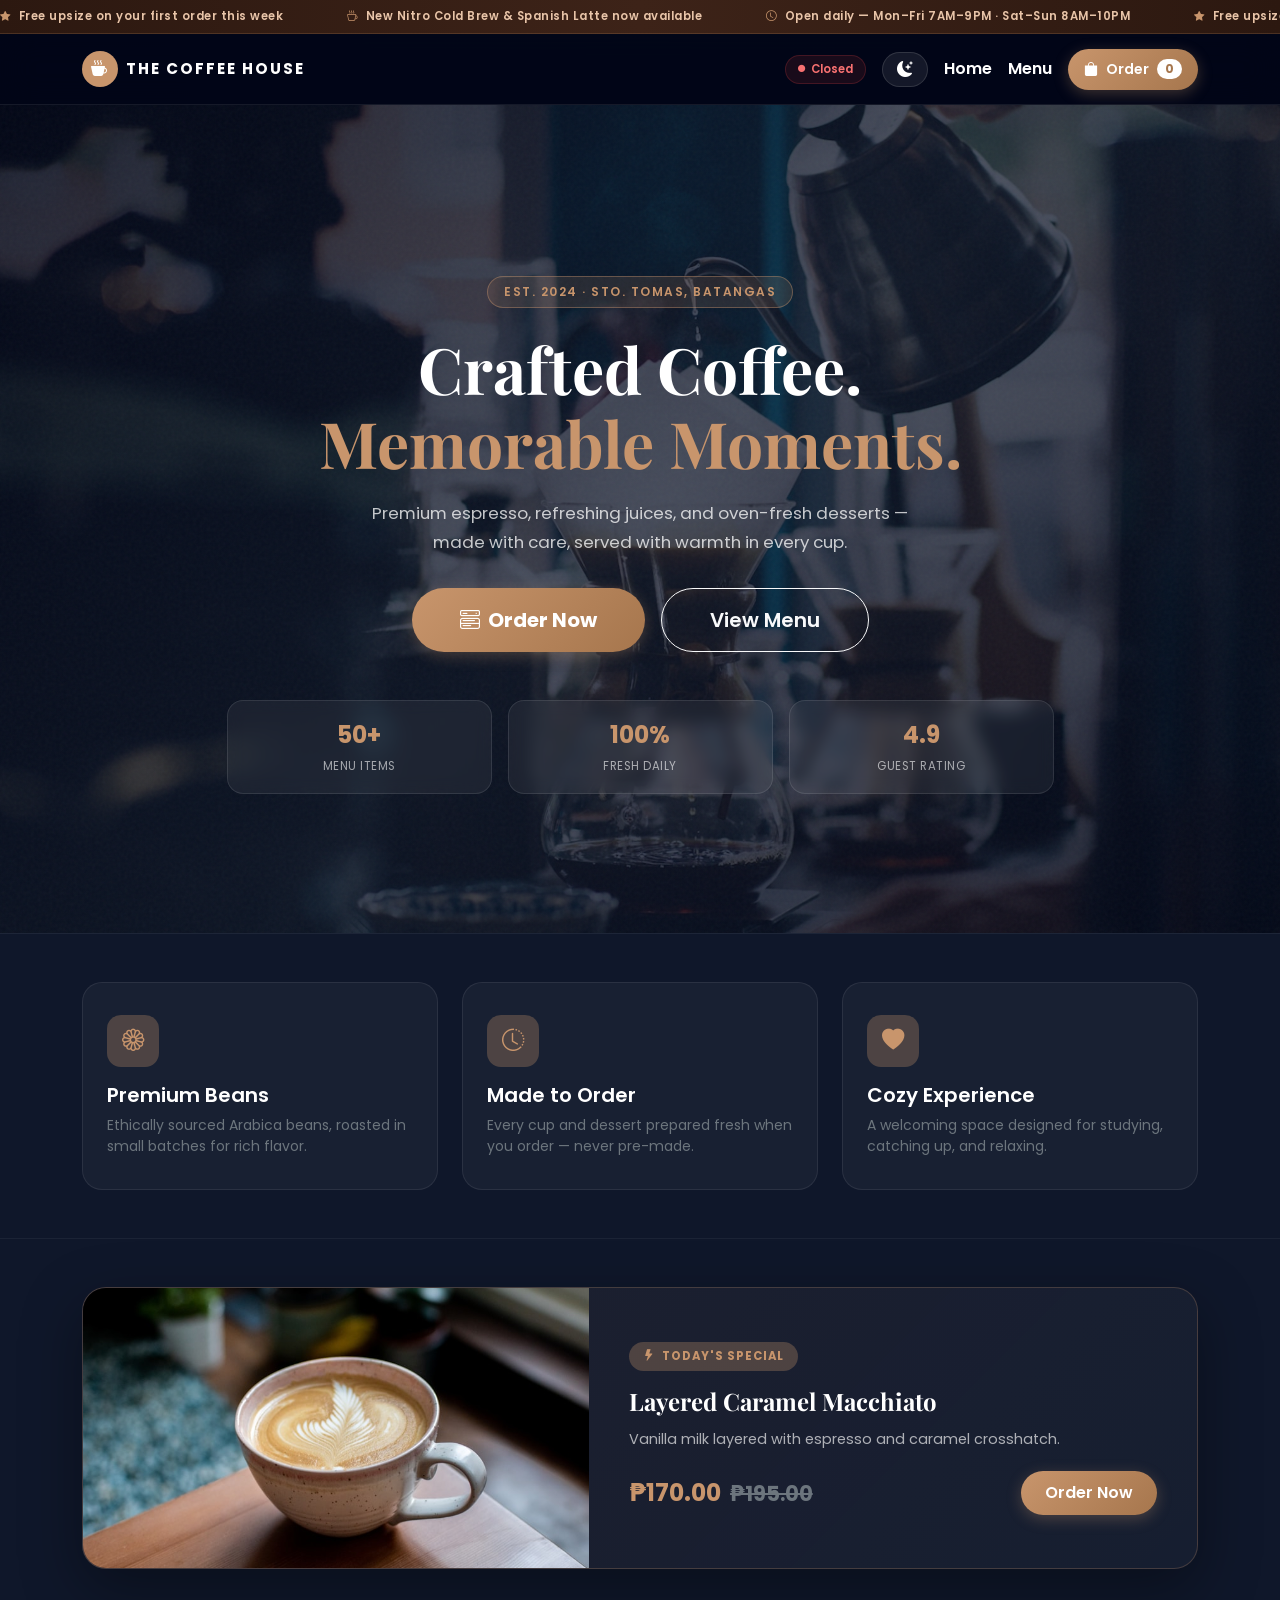
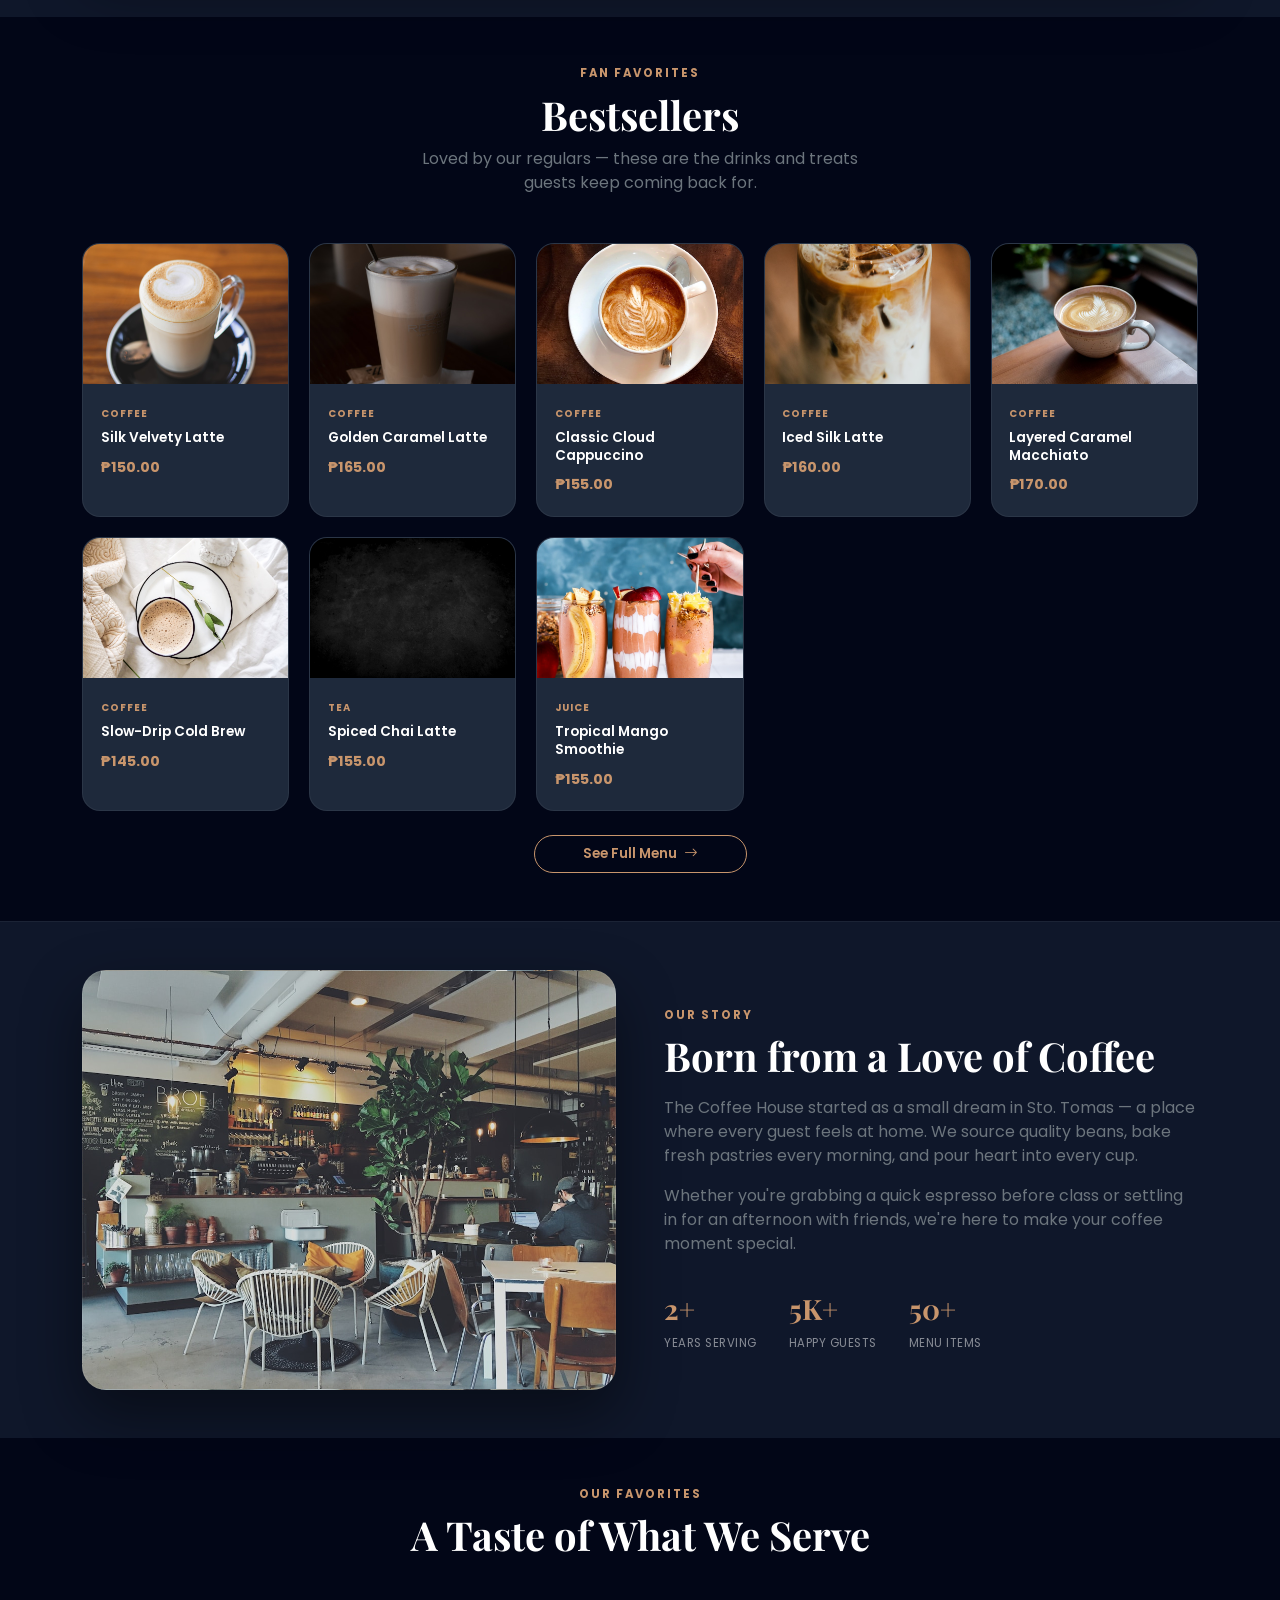
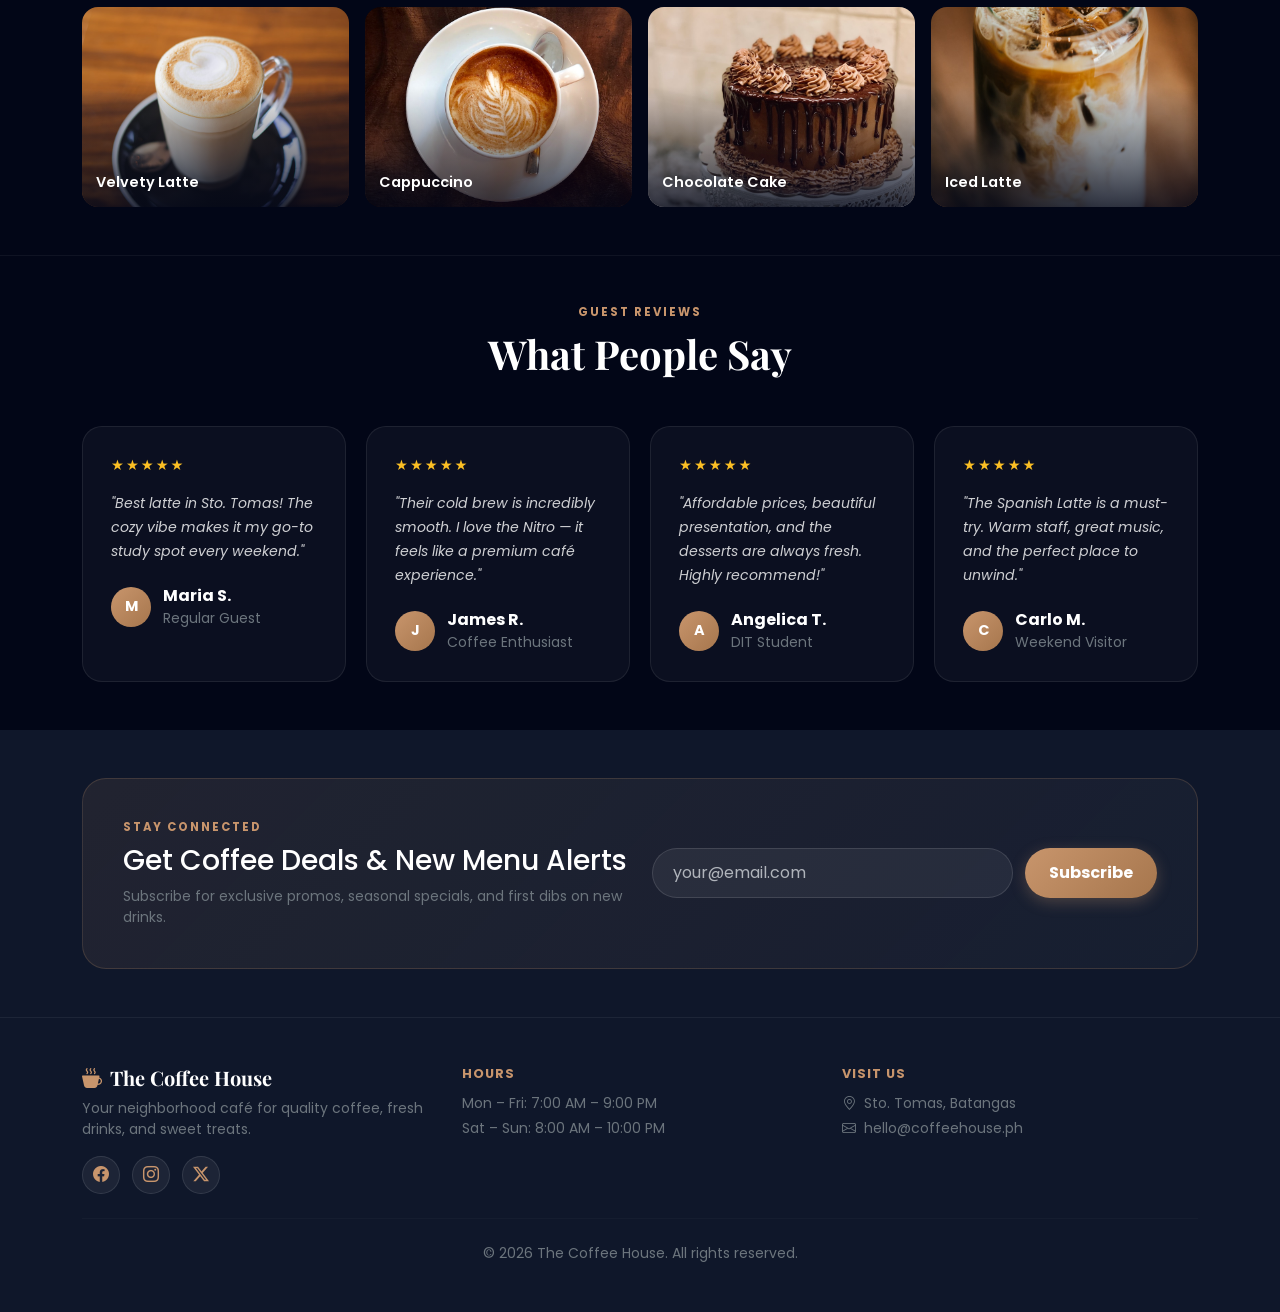
==== commit 13fb0f96: "Sync Coffee House updates to portfolio: checkout, PWA, admin, and images" ====
--- a/midtermss/index.html
+++ b/midtermss/index.html
@@ -6,6 +6,9 @@
     <meta name="viewport" content="width=device-width, initial-scale=1.0">
     <title>The Coffee House | Premium Brews & Desserts</title>
     <meta name="description" content="The Coffee House — artisan coffee, fresh juices, and handcrafted desserts. Order online with ease.">
+    <meta name="theme-color" content="#c8956c">
+    <link rel="manifest" href="manifest.json">
+    <link rel="icon" href="images/latte.jpg" type="image/jpeg">
     <link rel="preconnect" href="https://fonts.googleapis.com">
     <link rel="preconnect" href="https://fonts.gstatic.com" crossorigin>
     <link href="https://fonts.googleapis.com/css2?family=Playfair+Display:ital,wght@0,500;0,700;1,500&family=Poppins:wght@300;400;500;600;700&display=swap" rel="stylesheet">
@@ -54,7 +57,11 @@
         </div>
     </nav>
 
-    <section id="home-page">
+    <div id="offline-banner" class="offline-banner d-none">
+        <i class="bi bi-wifi-off me-2"></i> You're offline — menu & cart still work from cache.
+    </div>
+
+    <section id="home-page" class="page-view active">
         <header class="hero-section">
             <div class="hero-overlay"></div>
             <div class="hero-grain"></div>
@@ -245,7 +252,7 @@
         </footer>
     </section>
 
-    <section id="order-page" style="display: none;">
+    <section id="order-page" class="page-view" style="display: none;">
         <div class="menu-hero py-5">
             <div class="container text-center">
                 <span class="section-label">Browse & Order</span>
@@ -281,18 +288,23 @@
                 <button class="btn btn-outline-accent filter-btn" onclick="filterMenu('juice', event)"><i class="bi bi-droplet me-1"></i>Juice</button>
                 <button class="btn btn-outline-accent filter-btn" onclick="filterMenu('dessert', event)"><i class="bi bi-cake2 me-1"></i>Dessert</button>
                 <button class="btn btn-outline-accent filter-btn" onclick="filterMenu('breakfast', event)"><i class="bi bi-egg-fried me-1"></i>Breakfast</button>
+                <button class="btn btn-outline-accent filter-btn" onclick="filterMenu('favorites', event)"><i class="bi bi-heart-fill me-1"></i>Favorites</button>
             </div>
 
             <p class="text-center text-secondary small mb-4" id="menu-count-label">Loading menu...</p>
 
-            <div id="menu-loading" class="row g-3 mb-4">
-                <div class="col-6 col-md-4 col-lg-3"><div class="skeleton-card"></div></div>
-                <div class="col-6 col-md-4 col-lg-3"><div class="skeleton-card"></div></div>
-                <div class="col-6 col-md-4 col-lg-3"><div class="skeleton-card"></div></div>
-                <div class="col-6 col-md-4 col-lg-3"><div class="skeleton-card"></div></div>
-            </div>
-
-            <div id="coffee-container" class="row g-3"></div>
+            <div id="menu-loading" class="row g-3 mb-4 menu-skeleton-grid">
+                <div class="col-6 col-md-4 col-lg-3"><div class="skeleton-card"><div class="skeleton-img"></div><div class="skeleton-line w-75"></div><div class="skeleton-line w-50"></div><div class="skeleton-btn"></div></div></div>
+                <div class="col-6 col-md-4 col-lg-3"><div class="skeleton-card"><div class="skeleton-img"></div><div class="skeleton-line w-75"></div><div class="skeleton-line w-50"></div><div class="skeleton-btn"></div></div></div>
+                <div class="col-6 col-md-4 col-lg-3"><div class="skeleton-card"><div class="skeleton-img"></div><div class="skeleton-line w-75"></div><div class="skeleton-line w-50"></div><div class="skeleton-btn"></div></div></div>
+                <div class="col-6 col-md-4 col-lg-3"><div class="skeleton-card"><div class="skeleton-img"></div><div class="skeleton-line w-75"></div><div class="skeleton-line w-50"></div><div class="skeleton-btn"></div></div></div>
+                <div class="col-6 col-md-4 col-lg-3"><div class="skeleton-card"><div class="skeleton-img"></div><div class="skeleton-line w-75"></div><div class="skeleton-line w-50"></div><div class="skeleton-btn"></div></div></div>
+                <div class="col-6 col-md-4 col-lg-3"><div class="skeleton-card"><div class="skeleton-img"></div><div class="skeleton-line w-75"></div><div class="skeleton-line w-50"></div><div class="skeleton-btn"></div></div></div>
+                <div class="col-6 col-md-4 col-lg-3"><div class="skeleton-card"><div class="skeleton-img"></div><div class="skeleton-line w-75"></div><div class="skeleton-line w-50"></div><div class="skeleton-btn"></div></div></div>
+                <div class="col-6 col-md-4 col-lg-3"><div class="skeleton-card"><div class="skeleton-img"></div><div class="skeleton-line w-75"></div><div class="skeleton-line w-50"></div><div class="skeleton-btn"></div></div></div>
+            </div>
+
+            <div id="coffee-container" class="row g-3 menu-fade-in"></div>
         </div>
 
         <div class="fixed-bottom cart-bar p-3">
@@ -303,6 +315,44 @@
                     <span id="cart-bar-total" class="cart-bar-total">₱0.00</span>
                 </button>
             </div>
+        </div>
+    </section>
+
+    <section id="admin-page" class="page-view admin-section" style="display: none;">
+        <div class="container py-5">
+            <div class="admin-header mb-4">
+                <span class="section-label">Staff Only</span>
+                <h2 class="section-title">Menu Admin</h2>
+                <p class="text-secondary small">Edit product names, prices, and descriptions. Changes save locally.</p>
+            </div>
+            <div class="admin-card">
+                <div class="table-responsive">
+                    <table class="table table-dark table-hover admin-table mb-0">
+                        <thead>
+                            <tr>
+                                <th>Category</th>
+                                <th>ID</th>
+                                <th>Display Name</th>
+                                <th>Price (₱)</th>
+                                <th>Description</th>
+                            </tr>
+                        </thead>
+                        <tbody id="admin-menu-body"></tbody>
+                    </table>
+                </div>
+                <div class="admin-actions p-3 d-flex flex-wrap gap-2">
+                    <button class="btn btn-accent rounded-pill px-4 fw-bold" onclick="saveAdminMenu()">
+                        <i class="bi bi-check-lg me-1"></i>Save Changes
+                    </button>
+                    <button class="btn btn-outline-light rounded-pill px-4" onclick="resetAdminMenu()">
+                        <i class="bi bi-arrow-counterclockwise me-1"></i>Reset Defaults
+                    </button>
+                    <button class="btn btn-outline-accent rounded-pill px-4" onclick="showOrderPage()">
+                        <i class="bi bi-arrow-left me-1"></i>Back to Menu
+                    </button>
+                </div>
+            </div>
+            <p class="text-center text-secondary small mt-3 mb-0">Admin access: click logo 5× · Password: <code class="text-accent">coffee2024</code></p>
         </div>
     </section>
 
@@ -341,15 +391,84 @@
                         <small>Add items from the menu to get started.</small>
                     </div>
                     <div id="order-list"></div>
-                    <hr class="border-secondary border-opacity-25">
-                    <div class="d-flex justify-content-between fw-bold fs-5">
-                        <span>Total</span>
-                        <span id="total-price-display" class="text-accent">₱0.00</span>
+                    <div id="checkout-section" class="d-none">
+                        <div class="promo-box mt-3">
+                            <div class="option-label">Promo Code</div>
+                            <div class="d-flex gap-2">
+                                <input type="text" id="promo-code-input" class="form-control checkout-input" placeholder="Try WELCOME10">
+                                <button class="btn btn-outline-accent rounded-pill px-3 fw-semibold" onclick="applyPromoCode()">Apply</button>
+                            </div>
+                            <small id="promo-message" class="promo-message d-block mt-1"></small>
+                        </div>
+                        <hr class="border-secondary border-opacity-25">
+                        <div class="d-flex justify-content-between small text-secondary mb-1">
+                            <span>Subtotal</span>
+                            <span id="subtotal-display">₱0.00</span>
+                        </div>
+                        <div id="discount-row" class="d-flex justify-content-between small text-success mb-1 d-none">
+                            <span>Discount</span>
+                            <span id="discount-display">-₱0.00</span>
+                        </div>
+                        <div class="d-flex justify-content-between fw-bold fs-5">
+                            <span>Total</span>
+                            <span id="total-price-display" class="text-accent">₱0.00</span>
+                        </div>
+                    </div>
+                </div>
+                <div class="modal-footer border-0 pt-0 flex-column gap-2">
+                    <button class="btn btn-accent w-100 rounded-pill fw-bold py-3" onclick="openCheckout()">
+                        <i class="bi bi-credit-card me-2"></i>Proceed to Checkout
+                    </button>
+                    <button class="btn btn-outline-danger w-100 rounded-pill py-2" onclick="clearCart()">
+                        <i class="bi bi-trash3 me-2"></i>Clear Cart
+                    </button>
+                </div>
+            </div>
+        </div>
+    </div>
+
+    <div class="modal fade" id="checkoutModal" tabindex="-1">
+        <div class="modal-dialog modal-dialog-centered modal-dialog-scrollable">
+            <div class="modal-content border-0 shadow bg-navy text-white">
+                <div class="modal-header border-secondary border-opacity-25">
+                    <h5 class="modal-title fw-bold"><i class="bi bi-person-check me-2 text-accent"></i>Checkout</h5>
+                    <button type="button" class="btn-close btn-close-white" data-bs-dismiss="modal"></button>
+                </div>
+                <div class="modal-body">
+                    <div class="option-label">Order Type</div>
+                    <div class="order-type-pills mb-4">
+                        <label class="order-type-pill active">
+                            <input type="radio" name="order-type" value="pickup" checked>
+                            <i class="bi bi-bag-check"></i>
+                            <span>Pickup</span>
+                        </label>
+                        <label class="order-type-pill">
+                            <input type="radio" name="order-type" value="dinein">
+                            <i class="bi bi-cup-hot"></i>
+                            <span>Dine-in</span>
+                        </label>
+                    </div>
+                    <div class="mb-3">
+                        <label class="option-label" for="customer-name">Your Name</label>
+                        <input type="text" id="customer-name" class="form-control checkout-input" placeholder="Juan Dela Cruz" required>
+                    </div>
+                    <div class="mb-3">
+                        <label class="option-label" for="customer-phone">Contact Number</label>
+                        <input type="tel" id="customer-phone" class="form-control checkout-input" placeholder="09XX XXX XXXX" required>
+                    </div>
+                    <div class="mb-3">
+                        <label class="option-label" for="order-instructions">Order Notes</label>
+                        <textarea id="order-instructions" class="form-control checkout-input" rows="2" placeholder="e.g. Less ice on all drinks, call when ready..."></textarea>
+                    </div>
+                    <div class="checkout-summary p-3 rounded-3">
+                        <small class="text-secondary d-block mb-1">Order total</small>
+                        <span id="checkout-total-preview" class="fs-4 fw-bold text-accent">₱0.00</span>
+                        <small class="text-secondary d-block mt-1">Use promo code <strong class="text-accent">WELCOME10</strong> for 10% off</small>
                     </div>
                 </div>
                 <div class="modal-footer border-0 pt-0">
-                    <button class="btn btn-accent w-100 rounded-pill fw-bold py-3" onclick="checkout()">
-                        <i class="bi bi-credit-card me-2"></i>Proceed to Checkout
+                    <button class="btn btn-accent w-100 rounded-pill fw-bold py-3" onclick="placeOrder()">
+                        <i class="bi bi-check-circle me-2"></i>Place Order
                     </button>
                 </div>
             </div>
@@ -358,12 +477,17 @@
 
     <div class="modal fade" id="receiptModal" tabindex="-1" data-bs-backdrop="static">
         <div class="modal-dialog modal-dialog-centered">
-            <div class="modal-content border-0 text-dark bg-white">
+            <div class="modal-content border-0 text-dark bg-white receipt-modal-content">
                 <div class="modal-body p-4">
                     <div id="receipt-content"></div>
-                    <button class="btn btn-dark w-100 rounded-pill fw-bold mt-3" onclick="closeReceiptAndReset()">
-                        <i class="bi bi-arrow-repeat me-2"></i>Order Again
-                    </button>
+                    <div class="d-flex flex-column gap-2 mt-3 no-print">
+                        <button class="btn btn-outline-dark w-100 rounded-pill fw-bold" onclick="printReceipt()">
+                            <i class="bi bi-printer me-2"></i>Print Receipt
+                        </button>
+                        <button class="btn btn-dark w-100 rounded-pill fw-bold" onclick="closeReceiptAndReset()">
+                            <i class="bi bi-arrow-repeat me-2"></i>Order Again
+                        </button>
+                    </div>
                 </div>
             </div>
         </div>
@@ -375,7 +499,6 @@
             const html = document.documentElement;
             const themeIcon = document.getElementById('theme-icon');
             const searchBar = document.getElementById('search-bar');
-            const sortSelect = document.getElementById('sort-select');
             const currentTheme = html.getAttribute('data-bs-theme');
 
             if (currentTheme === 'dark') {
@@ -401,17 +524,20 @@
             }
         }
 
-        function showHomePage() {
-            document.getElementById('home-page').style.display = 'block';
-            document.getElementById('order-page').style.display = 'none';
-            window.scrollTo(0, 0);
+        document.querySelectorAll('.order-type-pill').forEach(pill => {
+            pill.addEventListener('click', () => {
+                document.querySelectorAll('.order-type-pill').forEach(p => p.classList.remove('active'));
+                pill.classList.add('active');
+            });
+        });
+
+        function updateOfflineBanner() {
+            const banner = document.getElementById('offline-banner');
+            if (banner) banner.classList.toggle('d-none', navigator.onLine);
         }
-
-        function showOrderPage() {
-            document.getElementById('home-page').style.display = 'none';
-            document.getElementById('order-page').style.display = 'block';
-            window.scrollTo(0, 0);
-        }
+        window.addEventListener('online', updateOfflineBanner);
+        window.addEventListener('offline', updateOfflineBanner);
+        updateOfflineBanner();
     </script>
     <script src="script.js"></script>
 </body>
--- a/midtermss/style.css
+++ b/midtermss/style.css
@@ -422,15 +422,18 @@
 
 .card-img-wrap {
     position: relative;
-    height: 175px;
+    height: 190px;
     overflow: hidden;
+    background: linear-gradient(160deg, #f8f4ef 0%, #e8ddd0 100%);
 }
 
 .coffee-card img {
     width: 100%;
     height: 100%;
     object-fit: cover;
+    object-position: center;
     transition: transform 0.4s ease;
+    display: block;
 }
 
 .coffee-card:hover img {
@@ -518,11 +521,9 @@
 }
 
 .skeleton-card {
-    height: 280px;
     border-radius: 18px;
-    background: linear-gradient(90deg, var(--slate) 25%, rgba(255,255,255,0.06) 50%, var(--slate) 75%);
-    background-size: 200% 100%;
-    animation: shimmer 1.4s infinite;
+    overflow: hidden;
+    border: 1px solid rgba(255, 255, 255, 0.06);
 }
 
 @keyframes shimmer {
@@ -531,10 +532,11 @@
 }
 
 .modal-hero {
-    height: 220px;
+    height: 240px;
     background-size: cover;
     background-position: center;
     background-repeat: no-repeat;
+    background-color: #f8f4ef;
     width: 100%;
 }
 
@@ -755,6 +757,10 @@
     background: #fff;
     border-color: rgba(0, 0, 0, 0.08);
     color: #1e293b;
+}
+
+[data-bs-theme="light"] .card-img-wrap {
+    background: linear-gradient(160deg, #f8f4ef 0%, #ebe3d8 100%);
 }
 
 [data-bs-theme="light"] .card-desc {
@@ -1192,6 +1198,261 @@
     }
 }
 
-@media (max-width: 576px) {    .hero-title { font-size: 2.2rem; }
+@media (max-width: 576px) {
+    .hero-title { font-size: 2.2rem; }
     .card-img-wrap { height: 150px; }
 }
+
+.page-view {
+    opacity: 0;
+    transform: translateY(16px);
+    transition: opacity 0.45s ease, transform 0.45s ease;
+}
+
+.page-view.active {
+    opacity: 1;
+    transform: translateY(0);
+}
+
+.menu-fade-in {
+    transition: opacity 0.4s ease;
+}
+
+.offline-banner {
+    background: linear-gradient(90deg, #92400e, #b45309);
+    color: #fef3c7;
+    text-align: center;
+    font-size: 0.78rem;
+    font-weight: 600;
+    padding: 8px 16px;
+}
+
+.fav-btn {
+    position: absolute;
+    top: 10px;
+    right: 10px;
+    z-index: 3;
+    width: 34px;
+    height: 34px;
+    border-radius: 50%;
+    border: none;
+    background: rgba(2, 6, 23, 0.65);
+    backdrop-filter: blur(6px);
+    color: white;
+    display: flex;
+    align-items: center;
+    justify-content: center;
+    cursor: pointer;
+    transition: transform 0.2s, background 0.2s, color 0.2s;
+}
+
+.product-tag { right: auto; left: 10px; top: auto; bottom: 10px; }
+
+.fav-btn:hover { transform: scale(1.1); background: rgba(200, 149, 108, 0.9); }
+
+.fav-btn.active {
+    background: #ef4444;
+    color: white;
+}
+
+.dietary-tags {
+    display: flex;
+    flex-wrap: wrap;
+    gap: 4px;
+    margin-bottom: 0.5rem;
+}
+
+.dietary-tag {
+    font-size: 0.58rem;
+    font-weight: 700;
+    letter-spacing: 0.4px;
+    text-transform: uppercase;
+    padding: 3px 8px;
+    border-radius: 50px;
+    border: 1px solid transparent;
+}
+
+.tag-dairy { background: rgba(59, 130, 246, 0.15); color: #93c5fd; border-color: rgba(59, 130, 246, 0.25); }
+.tag-vegan { background: rgba(34, 197, 94, 0.15); color: #4ade80; border-color: rgba(34, 197, 94, 0.25); }
+.tag-caffeine { background: rgba(180, 83, 9, 0.15); color: #fbbf24; border-color: rgba(180, 83, 9, 0.25); }
+.tag-gluten-free { background: rgba(168, 85, 247, 0.15); color: #c4b5fd; border-color: rgba(168, 85, 247, 0.25); }
+.tag-nuts { background: rgba(239, 68, 68, 0.12); color: #fca5a5; border-color: rgba(239, 68, 68, 0.2); }
+
+.checkout-input {
+    border-radius: 12px !important;
+    border: 1px solid rgba(255, 255, 255, 0.12) !important;
+    background: rgba(255, 255, 255, 0.06) !important;
+    color: white !important;
+    padding: 10px 14px !important;
+    font-size: 0.9rem;
+}
+
+.checkout-input:focus {
+    border-color: var(--accent) !important;
+    box-shadow: 0 0 0 3px var(--accent-glow) !important;
+}
+
+.checkout-input::placeholder { color: rgba(255, 255, 255, 0.35); }
+
+.promo-box {
+    background: rgba(255, 255, 255, 0.04);
+    border: 1px solid rgba(200, 149, 108, 0.2);
+    border-radius: 14px;
+    padding: 14px;
+}
+
+.promo-message { font-size: 0.75rem; }
+.promo-message.success { color: #4ade80; }
+.promo-message.error { color: #f87171; }
+
+.order-type-pills {
+    display: grid;
+    grid-template-columns: 1fr 1fr;
+    gap: 10px;
+}
+
+.order-type-pill {
+    display: flex;
+    flex-direction: column;
+    align-items: center;
+    gap: 6px;
+    padding: 16px 12px;
+    border: 1px solid rgba(255, 255, 255, 0.12);
+    border-radius: 16px;
+    background: rgba(255, 255, 255, 0.04);
+    cursor: pointer;
+    transition: all 0.2s;
+    text-align: center;
+    font-size: 0.85rem;
+    font-weight: 600;
+}
+
+.order-type-pill input { display: none; }
+
+.order-type-pill i { font-size: 1.4rem; color: var(--accent); }
+
+.order-type-pill.active,
+.order-type-pill:hover {
+    border-color: var(--accent);
+    background: var(--accent-glow);
+}
+
+.checkout-summary {
+    background: rgba(200, 149, 108, 0.1);
+    border: 1px solid rgba(200, 149, 108, 0.25);
+}
+
+.skeleton-card {
+    height: auto;
+    padding: 0;
+    overflow: hidden;
+    background: var(--slate);
+    border: 1px solid rgba(255, 255, 255, 0.06);
+}
+
+.skeleton-img {
+    height: 140px;
+    background: linear-gradient(90deg, rgba(255,255,255,0.04) 25%, rgba(255,255,255,0.1) 50%, rgba(255,255,255,0.04) 75%);
+    background-size: 200% 100%;
+    animation: shimmer 1.4s infinite;
+}
+
+.skeleton-line {
+    height: 10px;
+    margin: 10px 12px 0;
+    border-radius: 6px;
+    background: linear-gradient(90deg, rgba(255,255,255,0.04) 25%, rgba(255,255,255,0.1) 50%, rgba(255,255,255,0.04) 75%);
+    background-size: 200% 100%;
+    animation: shimmer 1.4s infinite;
+}
+
+.skeleton-line.w-75 { width: 75%; }
+.skeleton-line.w-50 { width: 50%; }
+
+.skeleton-btn {
+    height: 36px;
+    margin: 12px;
+    border-radius: 50px;
+    background: linear-gradient(90deg, rgba(200,149,108,0.15) 25%, rgba(200,149,108,0.3) 50%, rgba(200,149,108,0.15) 75%);
+    background-size: 200% 100%;
+    animation: shimmer 1.4s infinite;
+}
+
+.admin-section { background: var(--dark); min-height: 80vh; }
+
+.admin-card {
+    background: var(--slate);
+    border: 1px solid rgba(255, 255, 255, 0.08);
+    border-radius: 20px;
+    overflow: hidden;
+    box-shadow: 0 20px 50px rgba(0, 0, 0, 0.35);
+}
+
+.admin-table th {
+    font-size: 0.7rem;
+    text-transform: uppercase;
+    letter-spacing: 1px;
+    color: var(--accent);
+    border-color: rgba(255, 255, 255, 0.08);
+}
+
+.admin-input {
+    background: rgba(255, 255, 255, 0.06) !important;
+    border-color: rgba(255, 255, 255, 0.1) !important;
+    color: white !important;
+    min-width: 120px;
+}
+
+.admin-actions { background: rgba(0, 0, 0, 0.2); border-top: 1px solid rgba(255, 255, 255, 0.06); }
+
+.receipt-order-num {
+    font-family: var(--font-display);
+    color: var(--accent-dark);
+    font-size: 1.1rem;
+    font-weight: 700;
+}
+
+.receipt-printable { font-size: 0.9rem; }
+
+@media print {
+    body * { visibility: hidden; }
+    .receipt-printable, .receipt-printable * { visibility: visible; }
+    .receipt-printable {
+        position: absolute;
+        left: 0;
+        top: 0;
+        width: 100%;
+        padding: 20px;
+        color: #000;
+    }
+    .no-print { display: none !important; }
+    .modal { position: absolute; left: 0; top: 0; }
+}
+
+[data-bs-theme="light"] .checkout-input {
+    background: #fff !important;
+    color: #1e293b !important;
+    border-color: rgba(0, 0, 0, 0.12) !important;
+}
+
+[data-bs-theme="light"] .order-type-pill {
+    background: #fff;
+    color: #1e293b;
+    border-color: rgba(0, 0, 0, 0.1);
+}
+
+[data-bs-theme="light"] .promo-box,
+[data-bs-theme="light"] .checkout-summary {
+    background: #f8f4ef;
+    border-color: rgba(0, 0, 0, 0.08);
+}
+
+[data-bs-theme="light"] .admin-section { background: #f5f0eb; }
+[data-bs-theme="light"] .admin-card { background: #fff; }
+[data-bs-theme="light"] .admin-input { background: #f8f4ef !important; color: #1e293b !important; }
+
+[data-bs-theme="light"] .tag-dairy { background: rgba(59, 130, 246, 0.1); color: #2563eb; }
+[data-bs-theme="light"] .tag-vegan { background: rgba(34, 197, 94, 0.1); color: #16a34a; }
+[data-bs-theme="light"] .tag-caffeine { background: rgba(180, 83, 9, 0.1); color: #b45309; }
+[data-bs-theme="light"] .tag-gluten-free { background: rgba(168, 85, 247, 0.1); color: #7c3aed; }
+[data-bs-theme="light"] .tag-nuts { background: rgba(239, 68, 68, 0.08); color: #dc2626; }
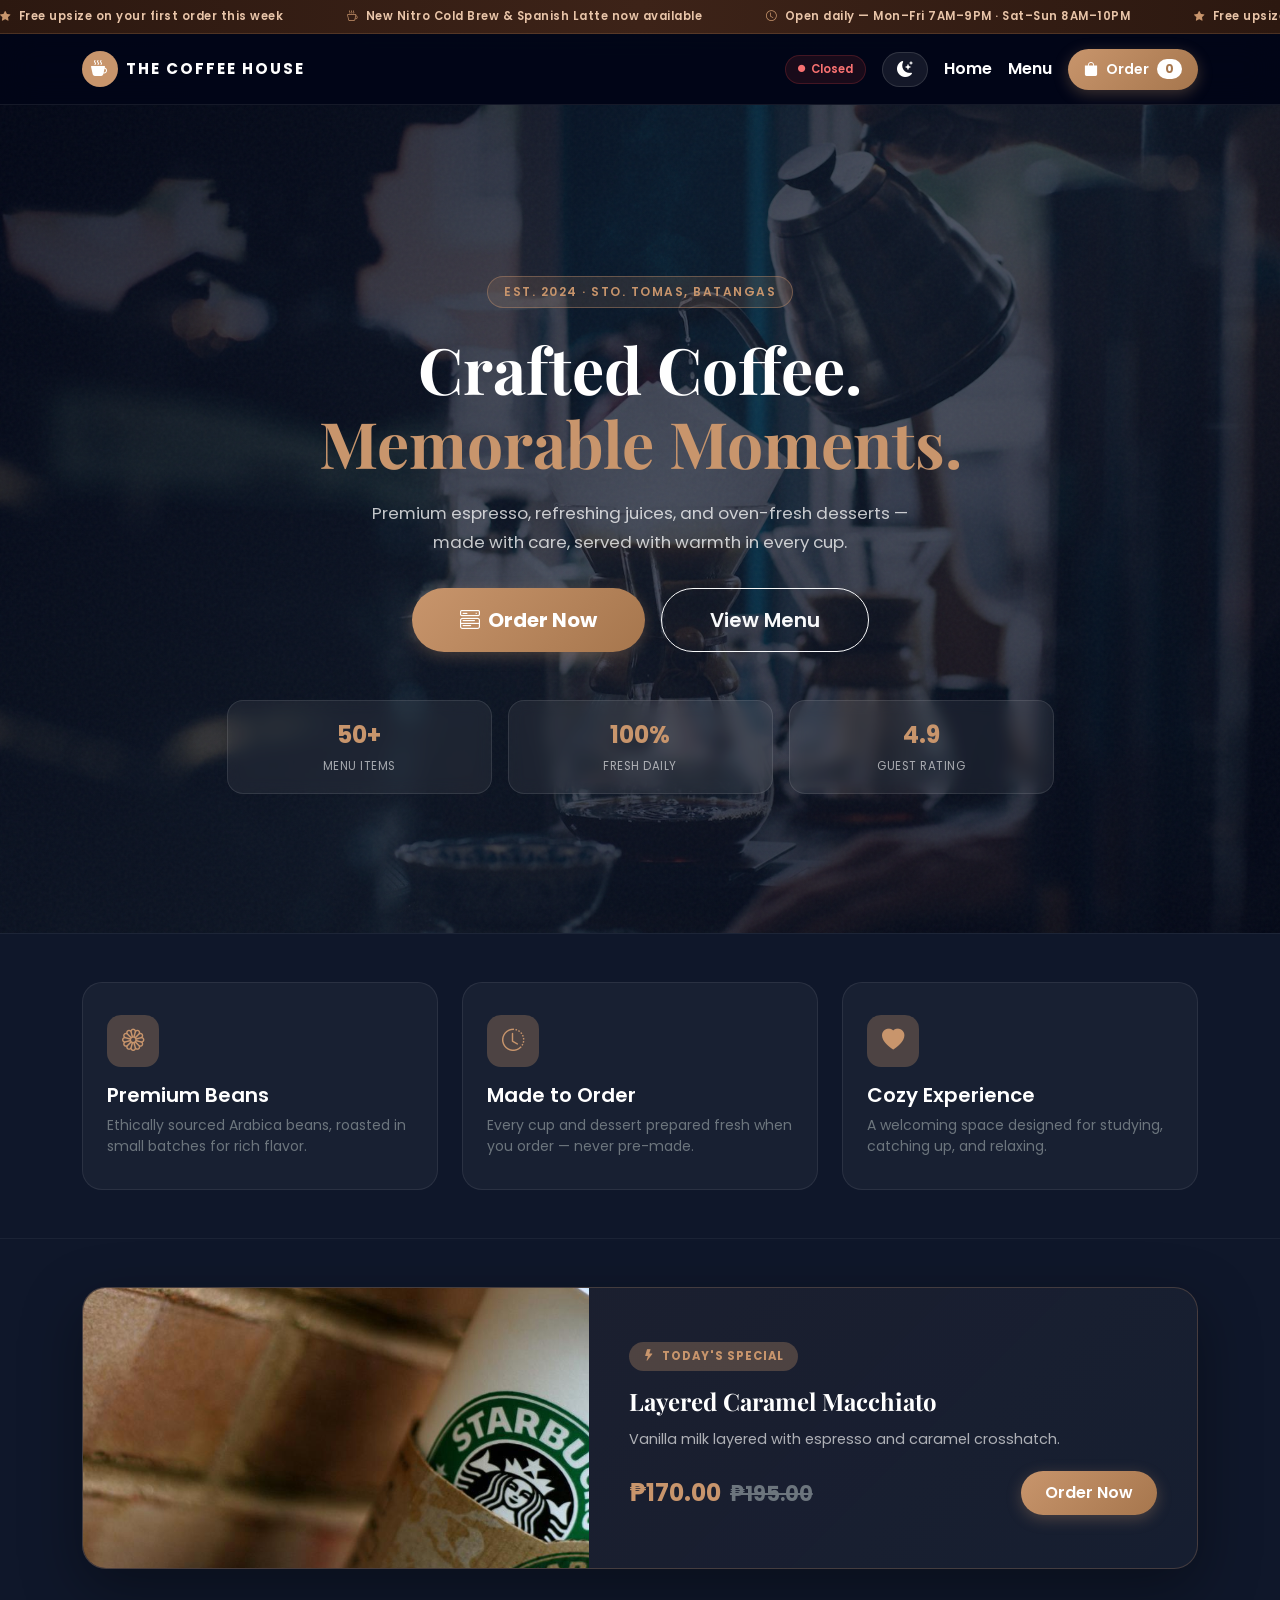
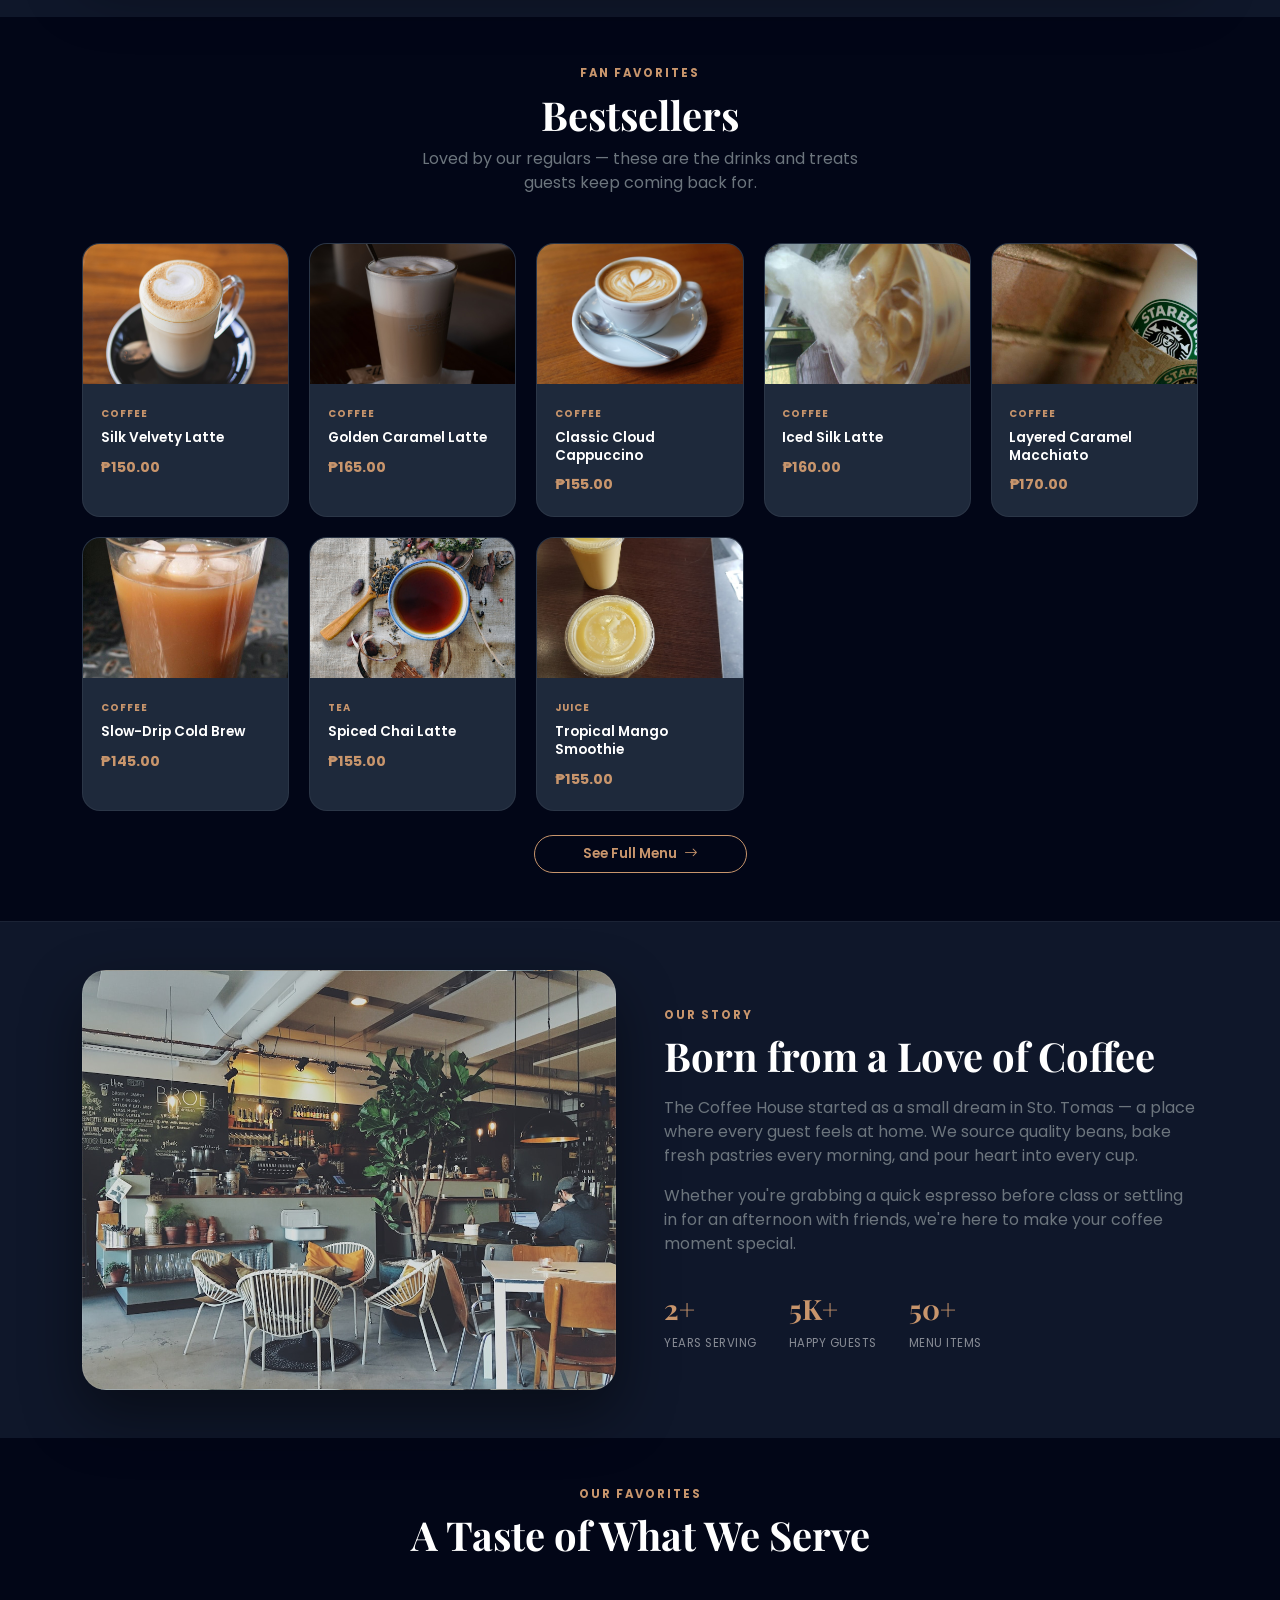
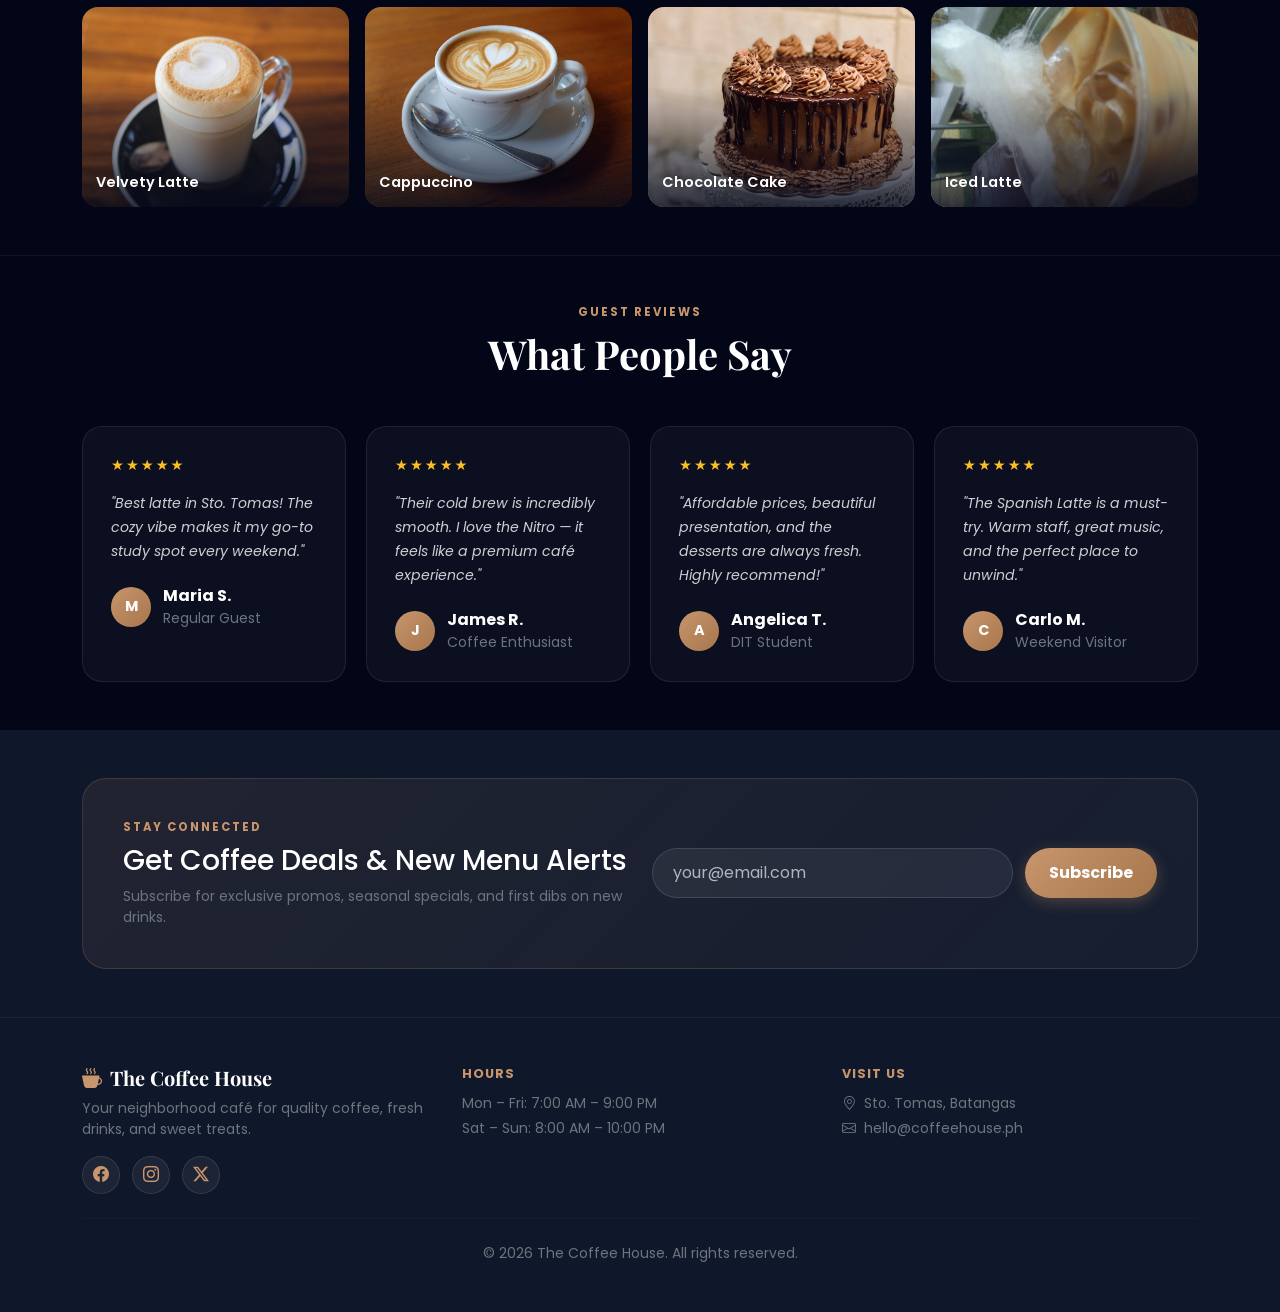
==== commit d80a7897: "Update portfolio: remove Focus and set AI section to beginner learning tone" ====
--- a/midtermss/index.html
+++ b/midtermss/index.html
@@ -5,13 +5,16 @@
     <meta charset="UTF-8">
     <meta name="viewport" content="width=device-width, initial-scale=1.0">
     <title>The Coffee House | Premium Brews & Desserts</title>
-    <meta name="description" content="The Coffee House — artisan coffee, fresh juices, and handcrafted desserts. Order online with ease.">
+    <meta name="description"
+        content="The Coffee House — artisan coffee, fresh juices, and handcrafted desserts. Order online with ease.">
     <meta name="theme-color" content="#c8956c">
     <link rel="manifest" href="manifest.json">
     <link rel="icon" href="images/latte.jpg" type="image/jpeg">
     <link rel="preconnect" href="https://fonts.googleapis.com">
     <link rel="preconnect" href="https://fonts.gstatic.com" crossorigin>
-    <link href="https://fonts.googleapis.com/css2?family=Playfair+Display:ital,wght@0,500;0,700;1,500&family=Poppins:wght@300;400;500;600;700&display=swap" rel="stylesheet">
+    <link
+        href="https://fonts.googleapis.com/css2?family=Playfair+Display:ital,wght@0,500;0,700;1,500&family=Poppins:wght@300;400;500;600;700&display=swap"
+        rel="stylesheet">
     <link href="https://cdn.jsdelivr.net/npm/bootstrap@5.3.0/dist/css/bootstrap.min.css" rel="stylesheet">
     <link href="https://cdn.jsdelivr.net/npm/bootstrap-icons@1.11.3/font/bootstrap-icons.min.css" rel="stylesheet">
     <link rel="stylesheet" href="style.css">
@@ -45,8 +48,10 @@
                         <span id="theme-icon"><i class="bi bi-moon-stars-fill"></i></span>
                     </div>
                     <div class="d-flex gap-1 gap-md-3">
-                        <a href="#" class="nav-link text-white fw-semibold" onclick="showHomePage(); return false;">Home</a>
-                        <a href="#" class="nav-link text-white fw-semibold" onclick="showOrderPage(); return false;">Menu</a>
+                        <a href="#" class="nav-link text-white fw-semibold"
+                            onclick="showHomePage(); return false;">Home</a>
+                        <a href="#" class="nav-link text-white fw-semibold"
+                            onclick="showOrderPage(); return false;">Menu</a>
                     </div>
                     <button class="btn btn-accent btn-sm rounded-pill px-3 d-none d-lg-flex align-items-center gap-2"
                         data-bs-toggle="modal" data-bs-target="#orderSummaryModal" id="nav-cart-btn">
@@ -68,12 +73,14 @@
             <div class="container position-relative hero-content text-center">
                 <span class="hero-badge">Est. 2024 · Sto. Tomas, Batangas</span>
                 <h1 class="hero-title">Crafted Coffee.<br><span class="text-accent">Memorable Moments.</span></h1>
-                <p class="hero-subtitle mx-auto">Premium espresso, refreshing juices, and oven-fresh desserts — made with care, served with warmth in every cup.</p>
+                <p class="hero-subtitle mx-auto">Premium espresso, refreshing juices, and oven-fresh desserts — made
+                    with care, served with warmth in every cup.</p>
                 <div class="d-flex flex-wrap justify-content-center gap-3 mb-5">
                     <button class="btn btn-accent btn-lg px-5 py-3 rounded-pill fw-bold" onclick="showOrderPage()">
                         <i class="bi bi-menu-button-wide me-2"></i>Order Now
                     </button>
-                    <button class="btn btn-outline-light btn-lg px-5 py-3 rounded-pill fw-semibold" onclick="showOrderPage()">
+                    <button class="btn btn-outline-light btn-lg px-5 py-3 rounded-pill fw-semibold"
+                        onclick="showOrderPage()">
                         View Menu
                     </button>
                 </div>
@@ -98,21 +105,24 @@
                         <div class="feature-card">
                             <div class="feature-icon"><i class="bi bi-flower1"></i></div>
                             <h5>Premium Beans</h5>
-                            <p class="text-secondary small mb-0">Ethically sourced Arabica beans, roasted in small batches for rich flavor.</p>
+                            <p class="text-secondary small mb-0">Ethically sourced Arabica beans, roasted in small
+                                batches for rich flavor.</p>
                         </div>
                     </div>
                     <div class="col-md-4 reveal">
                         <div class="feature-card">
                             <div class="feature-icon"><i class="bi bi-clock-history"></i></div>
                             <h5>Made to Order</h5>
-                            <p class="text-secondary small mb-0">Every cup and dessert prepared fresh when you order — never pre-made.</p>
+                            <p class="text-secondary small mb-0">Every cup and dessert prepared fresh when you order —
+                                never pre-made.</p>
                         </div>
                     </div>
                     <div class="col-md-4 reveal">
                         <div class="feature-card">
                             <div class="feature-icon"><i class="bi bi-heart-fill"></i></div>
                             <h5>Cozy Experience</h5>
-                            <p class="text-secondary small mb-0">A welcoming space designed for studying, catching up, and relaxing.</p>
+                            <p class="text-secondary small mb-0">A welcoming space designed for studying, catching up,
+                                and relaxing.</p>
                         </div>
                     </div>
                 </div>
@@ -130,7 +140,8 @@
                 <div class="section-header text-center mb-5 reveal">
                     <span class="section-label">Fan Favorites</span>
                     <h2 class="section-title">Bestsellers</h2>
-                    <p class="text-secondary mx-auto" style="max-width:480px">Loved by our regulars — these are the drinks and treats guests keep coming back for.</p>
+                    <p class="text-secondary mx-auto" style="max-width:480px">Loved by our regulars — these are the
+                        drinks and treats guests keep coming back for.</p>
                 </div>
                 <div class="featured-grid" id="featured-items"></div>
                 <div class="text-center mt-4 reveal">
@@ -150,8 +161,11 @@
                     <div class="col-lg-6 reveal">
                         <span class="section-label">Our Story</span>
                         <h2 class="section-title mb-3">Born from a Love of Coffee</h2>
-                        <p class="text-secondary">The Coffee House started as a small dream in Sto. Tomas — a place where every guest feels at home. We source quality beans, bake fresh pastries every morning, and pour heart into every cup.</p>
-                        <p class="text-secondary">Whether you're grabbing a quick espresso before class or settling in for an afternoon with friends, we're here to make your coffee moment special.</p>
+                        <p class="text-secondary">The Coffee House started as a small dream in Sto. Tomas — a place
+                            where every guest feels at home. We source quality beans, bake fresh pastries every morning,
+                            and pour heart into every cup.</p>
+                        <p class="text-secondary">Whether you're grabbing a quick espresso before class or settling in
+                            for an afternoon with friends, we're here to make your coffee moment special.</p>
                         <div class="about-highlights">
                             <div class="about-stat"><strong>2+</strong><span>Years Serving</span></div>
                             <div class="about-stat"><strong>5K+</strong><span>Happy Guests</span></div>
@@ -170,22 +184,26 @@
                 </div>
                 <div class="row g-3">
                     <div class="col-6 col-md-3 reveal">
-                        <div class="gallery-item" style="background-image:url('images/latte.jpg')" onclick="showOrderPage()">
+                        <div class="gallery-item" style="background-image:url('images/latte.jpg')"
+                            onclick="showOrderPage()">
                             <span>Velvety Latte</span>
                         </div>
                     </div>
                     <div class="col-6 col-md-3 reveal">
-                        <div class="gallery-item" style="background-image:url('images/cappuccino.jpg')" onclick="showOrderPage()">
+                        <div class="gallery-item" style="background-image:url('images/cappuccino.jpg')"
+                            onclick="showOrderPage()">
                             <span>Cappuccino</span>
                         </div>
                     </div>
                     <div class="col-6 col-md-3 reveal">
-                        <div class="gallery-item" style="background-image:url('images/chocolate-cake.jpg')" onclick="showOrderPage()">
+                        <div class="gallery-item" style="background-image:url('images/chocolate-cake.jpg')"
+                            onclick="showOrderPage()">
                             <span>Chocolate Cake</span>
                         </div>
                     </div>
                     <div class="col-6 col-md-3 reveal">
-                        <div class="gallery-item" style="background-image:url('images/iced-latte.jpg')" onclick="showOrderPage()">
+                        <div class="gallery-item" style="background-image:url('images/iced-latte.jpg')"
+                            onclick="showOrderPage()">
                             <span>Iced Latte</span>
                         </div>
                     </div>
@@ -210,12 +228,15 @@
                         <div class="col-lg-6">
                             <span class="section-label">Stay Connected</span>
                             <h3 class="mb-2">Get Coffee Deals & New Menu Alerts</h3>
-                            <p class="text-secondary small mb-0">Subscribe for exclusive promos, seasonal specials, and first dibs on new drinks.</p>
+                            <p class="text-secondary small mb-0">Subscribe for exclusive promos, seasonal specials, and
+                                first dibs on new drinks.</p>
                         </div>
                         <div class="col-lg-6">
                             <form class="newsletter-form" onsubmit="subscribeNewsletter(event)">
-                                <input type="email" id="newsletter-email" class="form-control newsletter-input" placeholder="your@email.com" required>
-                                <button type="submit" class="btn btn-accent rounded-pill px-4 fw-bold">Subscribe</button>
+                                <input type="email" id="newsletter-email" class="form-control newsletter-input"
+                                    placeholder="your@email.com" required>
+                                <button type="submit"
+                                    class="btn btn-accent rounded-pill px-4 fw-bold">Subscribe</button>
                             </form>
                         </div>
                     </div>
@@ -227,8 +248,10 @@
             <div class="container">
                 <div class="row g-4">
                     <div class="col-md-4">
-                        <h5 class="footer-brand"><i class="bi bi-cup-hot-fill text-accent me-2"></i>The Coffee House</h5>
-                        <p class="text-secondary small">Your neighborhood café for quality coffee, fresh drinks, and sweet treats.</p>
+                        <h5 class="footer-brand"><i class="bi bi-cup-hot-fill text-accent me-2"></i>The Coffee House
+                        </h5>
+                        <p class="text-secondary small">Your neighborhood café for quality coffee, fresh drinks, and
+                            sweet treats.</p>
                         <div class="social-links mt-3">
                             <a href="#" aria-label="Facebook"><i class="bi bi-facebook"></i></a>
                             <a href="#" aria-label="Instagram"><i class="bi bi-instagram"></i></a>
@@ -243,7 +266,8 @@
                     <div class="col-md-4">
                         <h6 class="footer-heading">Visit Us</h6>
                         <p class="text-secondary small mb-1"><i class="bi bi-geo-alt me-1"></i> Sto. Tomas, Batangas</p>
-                        <p class="text-secondary small mb-0"><i class="bi bi-envelope me-1"></i> hello@coffeehouse.ph</p>
+                        <p class="text-secondary small mb-0"><i class="bi bi-envelope me-1"></i> hello@coffeehouse.ph
+                        </p>
                     </div>
                 </div>
                 <hr class="border-secondary border-opacity-25 my-4">
@@ -283,25 +307,87 @@
 
             <div class="d-flex justify-content-center flex-wrap gap-2 mb-4 filter-row">
                 <button class="btn btn-outline-accent active filter-btn" onclick="filterMenu('all', event)">All</button>
-                <button class="btn btn-outline-accent filter-btn" onclick="filterMenu('coffee', event)"><i class="bi bi-cup-hot me-1"></i>Coffee</button>
-                <button class="btn btn-outline-accent filter-btn" onclick="filterMenu('tea', event)"><i class="bi bi-cup me-1"></i>Tea</button>
-                <button class="btn btn-outline-accent filter-btn" onclick="filterMenu('juice', event)"><i class="bi bi-droplet me-1"></i>Juice</button>
-                <button class="btn btn-outline-accent filter-btn" onclick="filterMenu('dessert', event)"><i class="bi bi-cake2 me-1"></i>Dessert</button>
-                <button class="btn btn-outline-accent filter-btn" onclick="filterMenu('breakfast', event)"><i class="bi bi-egg-fried me-1"></i>Breakfast</button>
-                <button class="btn btn-outline-accent filter-btn" onclick="filterMenu('favorites', event)"><i class="bi bi-heart-fill me-1"></i>Favorites</button>
+                <button class="btn btn-outline-accent filter-btn" onclick="filterMenu('coffee', event)"><i
+                        class="bi bi-cup-hot me-1"></i>Coffee</button>
+                <button class="btn btn-outline-accent filter-btn" onclick="filterMenu('tea', event)"><i
+                        class="bi bi-cup me-1"></i>Tea</button>
+                <button class="btn btn-outline-accent filter-btn" onclick="filterMenu('juice', event)"><i
+                        class="bi bi-droplet me-1"></i>Juice</button>
+                <button class="btn btn-outline-accent filter-btn" onclick="filterMenu('dessert', event)"><i
+                        class="bi bi-cake2 me-1"></i>Dessert</button>
+                <button class="btn btn-outline-accent filter-btn" onclick="filterMenu('breakfast', event)"><i
+                        class="bi bi-egg-fried me-1"></i>Breakfast</button>
+                <button class="btn btn-outline-accent filter-btn" onclick="filterMenu('favorites', event)"><i
+                        class="bi bi-heart-fill me-1"></i>Favorites</button>
             </div>
 
             <p class="text-center text-secondary small mb-4" id="menu-count-label">Loading menu...</p>
 
             <div id="menu-loading" class="row g-3 mb-4 menu-skeleton-grid">
-                <div class="col-6 col-md-4 col-lg-3"><div class="skeleton-card"><div class="skeleton-img"></div><div class="skeleton-line w-75"></div><div class="skeleton-line w-50"></div><div class="skeleton-btn"></div></div></div>
-                <div class="col-6 col-md-4 col-lg-3"><div class="skeleton-card"><div class="skeleton-img"></div><div class="skeleton-line w-75"></div><div class="skeleton-line w-50"></div><div class="skeleton-btn"></div></div></div>
-                <div class="col-6 col-md-4 col-lg-3"><div class="skeleton-card"><div class="skeleton-img"></div><div class="skeleton-line w-75"></div><div class="skeleton-line w-50"></div><div class="skeleton-btn"></div></div></div>
-                <div class="col-6 col-md-4 col-lg-3"><div class="skeleton-card"><div class="skeleton-img"></div><div class="skeleton-line w-75"></div><div class="skeleton-line w-50"></div><div class="skeleton-btn"></div></div></div>
-                <div class="col-6 col-md-4 col-lg-3"><div class="skeleton-card"><div class="skeleton-img"></div><div class="skeleton-line w-75"></div><div class="skeleton-line w-50"></div><div class="skeleton-btn"></div></div></div>
-                <div class="col-6 col-md-4 col-lg-3"><div class="skeleton-card"><div class="skeleton-img"></div><div class="skeleton-line w-75"></div><div class="skeleton-line w-50"></div><div class="skeleton-btn"></div></div></div>
-                <div class="col-6 col-md-4 col-lg-3"><div class="skeleton-card"><div class="skeleton-img"></div><div class="skeleton-line w-75"></div><div class="skeleton-line w-50"></div><div class="skeleton-btn"></div></div></div>
-                <div class="col-6 col-md-4 col-lg-3"><div class="skeleton-card"><div class="skeleton-img"></div><div class="skeleton-line w-75"></div><div class="skeleton-line w-50"></div><div class="skeleton-btn"></div></div></div>
+                <div class="col-6 col-md-4 col-lg-3">
+                    <div class="skeleton-card">
+                        <div class="skeleton-img"></div>
+                        <div class="skeleton-line w-75"></div>
+                        <div class="skeleton-line w-50"></div>
+                        <div class="skeleton-btn"></div>
+                    </div>
+                </div>
+                <div class="col-6 col-md-4 col-lg-3">
+                    <div class="skeleton-card">
+                        <div class="skeleton-img"></div>
+                        <div class="skeleton-line w-75"></div>
+                        <div class="skeleton-line w-50"></div>
+                        <div class="skeleton-btn"></div>
+                    </div>
+                </div>
+                <div class="col-6 col-md-4 col-lg-3">
+                    <div class="skeleton-card">
+                        <div class="skeleton-img"></div>
+                        <div class="skeleton-line w-75"></div>
+                        <div class="skeleton-line w-50"></div>
+                        <div class="skeleton-btn"></div>
+                    </div>
+                </div>
+                <div class="col-6 col-md-4 col-lg-3">
+                    <div class="skeleton-card">
+                        <div class="skeleton-img"></div>
+                        <div class="skeleton-line w-75"></div>
+                        <div class="skeleton-line w-50"></div>
+                        <div class="skeleton-btn"></div>
+                    </div>
+                </div>
+                <div class="col-6 col-md-4 col-lg-3">
+                    <div class="skeleton-card">
+                        <div class="skeleton-img"></div>
+                        <div class="skeleton-line w-75"></div>
+                        <div class="skeleton-line w-50"></div>
+                        <div class="skeleton-btn"></div>
+                    </div>
+                </div>
+                <div class="col-6 col-md-4 col-lg-3">
+                    <div class="skeleton-card">
+                        <div class="skeleton-img"></div>
+                        <div class="skeleton-line w-75"></div>
+                        <div class="skeleton-line w-50"></div>
+                        <div class="skeleton-btn"></div>
+                    </div>
+                </div>
+                <div class="col-6 col-md-4 col-lg-3">
+                    <div class="skeleton-card">
+                        <div class="skeleton-img"></div>
+                        <div class="skeleton-line w-75"></div>
+                        <div class="skeleton-line w-50"></div>
+                        <div class="skeleton-btn"></div>
+                    </div>
+                </div>
+                <div class="col-6 col-md-4 col-lg-3">
+                    <div class="skeleton-card">
+                        <div class="skeleton-img"></div>
+                        <div class="skeleton-line w-75"></div>
+                        <div class="skeleton-line w-50"></div>
+                        <div class="skeleton-btn"></div>
+                    </div>
+                </div>
             </div>
 
             <div id="coffee-container" class="row g-3 menu-fade-in"></div>
@@ -309,7 +395,8 @@
 
         <div class="fixed-bottom cart-bar p-3">
             <div class="container">
-                <button class="btn btn-accent btn-lg rounded-pill shadow-lg w-100 fw-bold d-flex justify-content-between align-items-center px-4"
+                <button
+                    class="btn btn-accent btn-lg rounded-pill shadow-lg w-100 fw-bold d-flex justify-content-between align-items-center px-4"
                     data-bs-toggle="modal" data-bs-target="#orderSummaryModal" id="cart-bar-btn">
                     <span><i class="bi bi-bag-check-fill me-2"></i>My Order (<span id="order-count">0</span>)</span>
                     <span id="cart-bar-total" class="cart-bar-total">₱0.00</span>
@@ -352,11 +439,13 @@
                     </button>
                 </div>
             </div>
-            <p class="text-center text-secondary small mt-3 mb-0">Admin access: click logo 5× · Password: <code class="text-accent">coffee2024</code></p>
+            <p class="text-center text-secondary small mt-3 mb-0">Admin access: click logo 5× · Password: <code
+                    class="text-accent">coffee2024</code></p>
         </div>
     </section>
 
-    <button id="back-to-top" class="back-to-top" onclick="window.scrollTo({top:0,behavior:'smooth'})" aria-label="Back to top">
+    <button id="back-to-top" class="back-to-top" onclick="window.scrollTo({top:0,behavior:'smooth'})"
+        aria-label="Back to top">
         <i class="bi bi-arrow-up"></i>
     </button>
 
@@ -395,8 +484,10 @@
                         <div class="promo-box mt-3">
                             <div class="option-label">Promo Code</div>
                             <div class="d-flex gap-2">
-                                <input type="text" id="promo-code-input" class="form-control checkout-input" placeholder="Try WELCOME10">
-                                <button class="btn btn-outline-accent rounded-pill px-3 fw-semibold" onclick="applyPromoCode()">Apply</button>
+                                <input type="text" id="promo-code-input" class="form-control checkout-input"
+                                    placeholder="Try WELCOME10">
+                                <button class="btn btn-outline-accent rounded-pill px-3 fw-semibold"
+                                    onclick="applyPromoCode()">Apply</button>
                             </div>
                             <small id="promo-message" class="promo-message d-block mt-1"></small>
                         </div>
@@ -450,20 +541,24 @@
                     </div>
                     <div class="mb-3">
                         <label class="option-label" for="customer-name">Your Name</label>
-                        <input type="text" id="customer-name" class="form-control checkout-input" placeholder="Juan Dela Cruz" required>
+                        <input type="text" id="customer-name" class="form-control checkout-input"
+                            placeholder="Juan Dela Cruz" required>
                     </div>
                     <div class="mb-3">
                         <label class="option-label" for="customer-phone">Contact Number</label>
-                        <input type="tel" id="customer-phone" class="form-control checkout-input" placeholder="09XX XXX XXXX" required>
+                        <input type="tel" id="customer-phone" class="form-control checkout-input"
+                            placeholder="09XX XXX XXXX" required>
                     </div>
                     <div class="mb-3">
                         <label class="option-label" for="order-instructions">Order Notes</label>
-                        <textarea id="order-instructions" class="form-control checkout-input" rows="2" placeholder="e.g. Less ice on all drinks, call when ready..."></textarea>
+                        <textarea id="order-instructions" class="form-control checkout-input" rows="2"
+                            placeholder="e.g. Less ice on all drinks, call when ready..."></textarea>
                     </div>
                     <div class="checkout-summary p-3 rounded-3">
                         <small class="text-secondary d-block mb-1">Order total</small>
                         <span id="checkout-total-preview" class="fs-4 fw-bold text-accent">₱0.00</span>
-                        <small class="text-secondary d-block mt-1">Use promo code <strong class="text-accent">WELCOME10</strong> for 10% off</small>
+                        <small class="text-secondary d-block mt-1">Use promo code <strong
+                                class="text-accent">WELCOME10</strong> for 10% off</small>
                     </div>
                 </div>
                 <div class="modal-footer border-0 pt-0">
@@ -541,4 +636,5 @@
     </script>
     <script src="script.js"></script>
 </body>
-</html>
+
+</html>
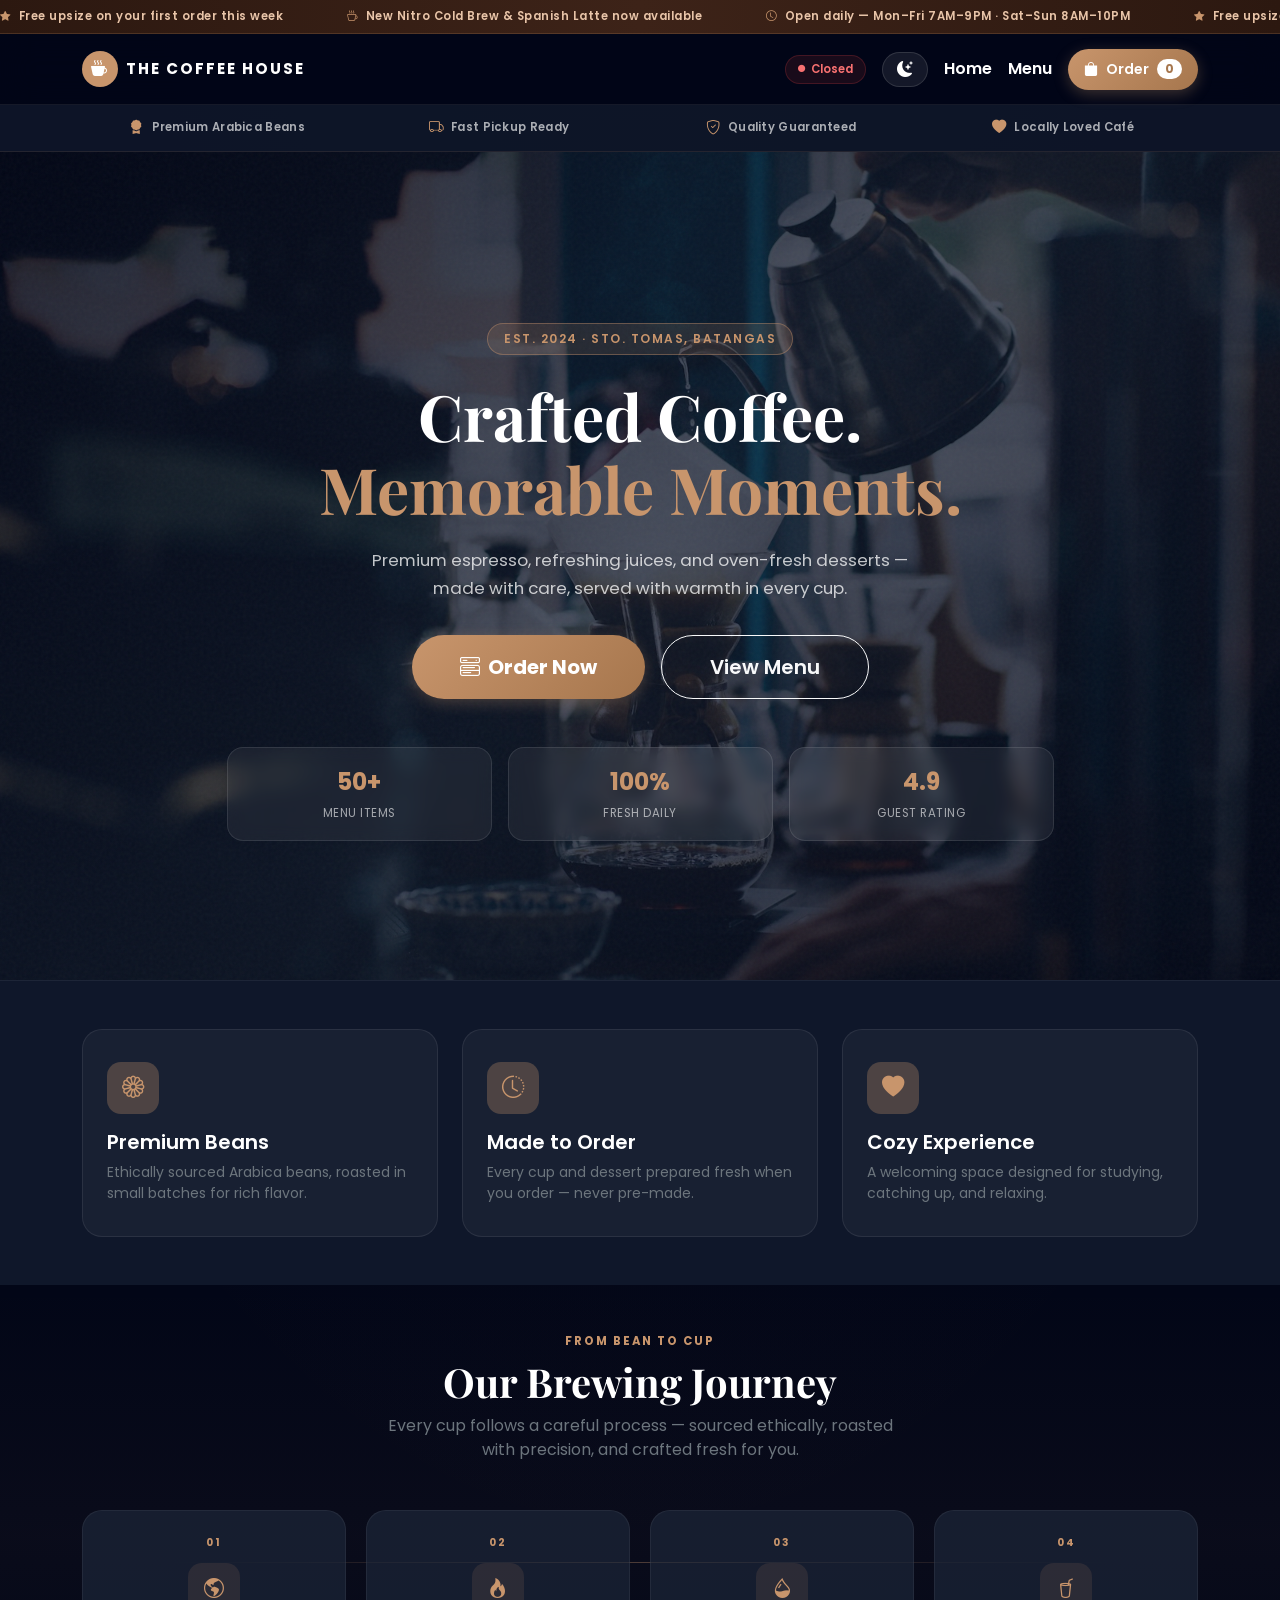
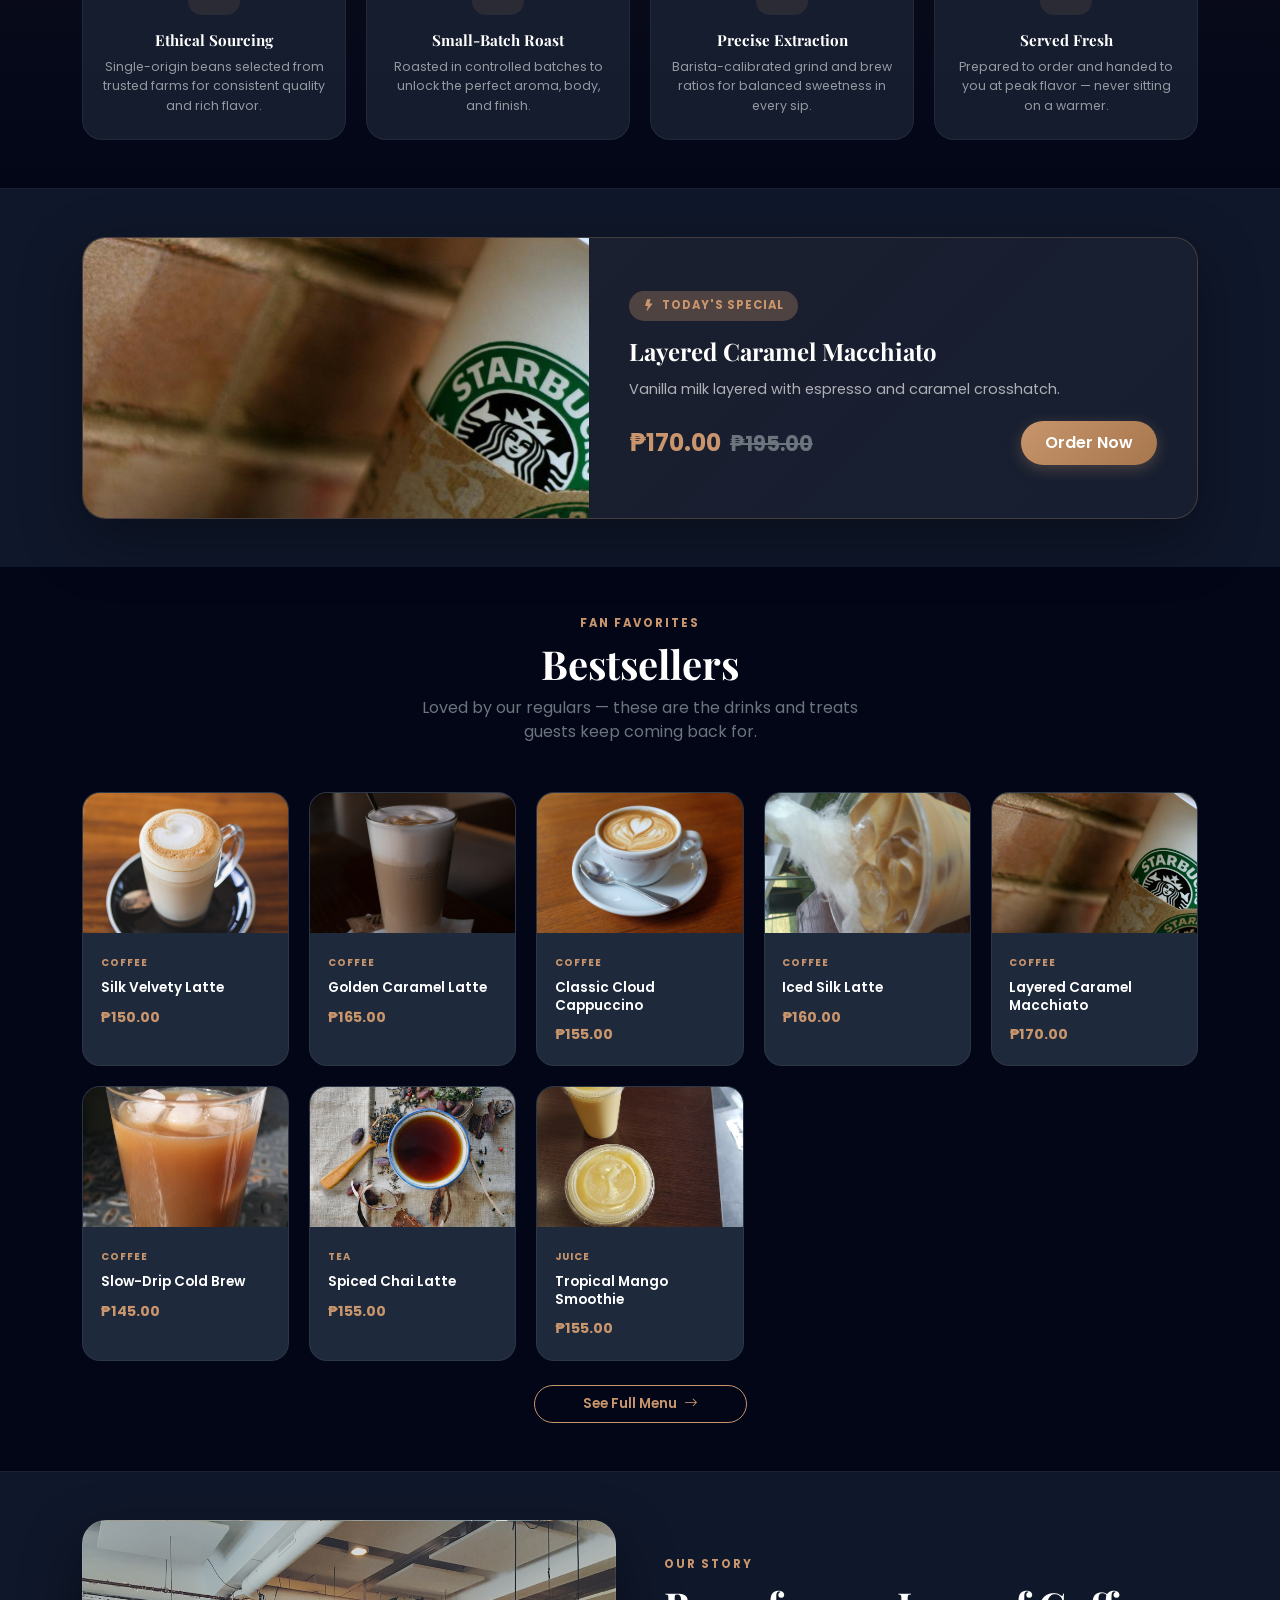
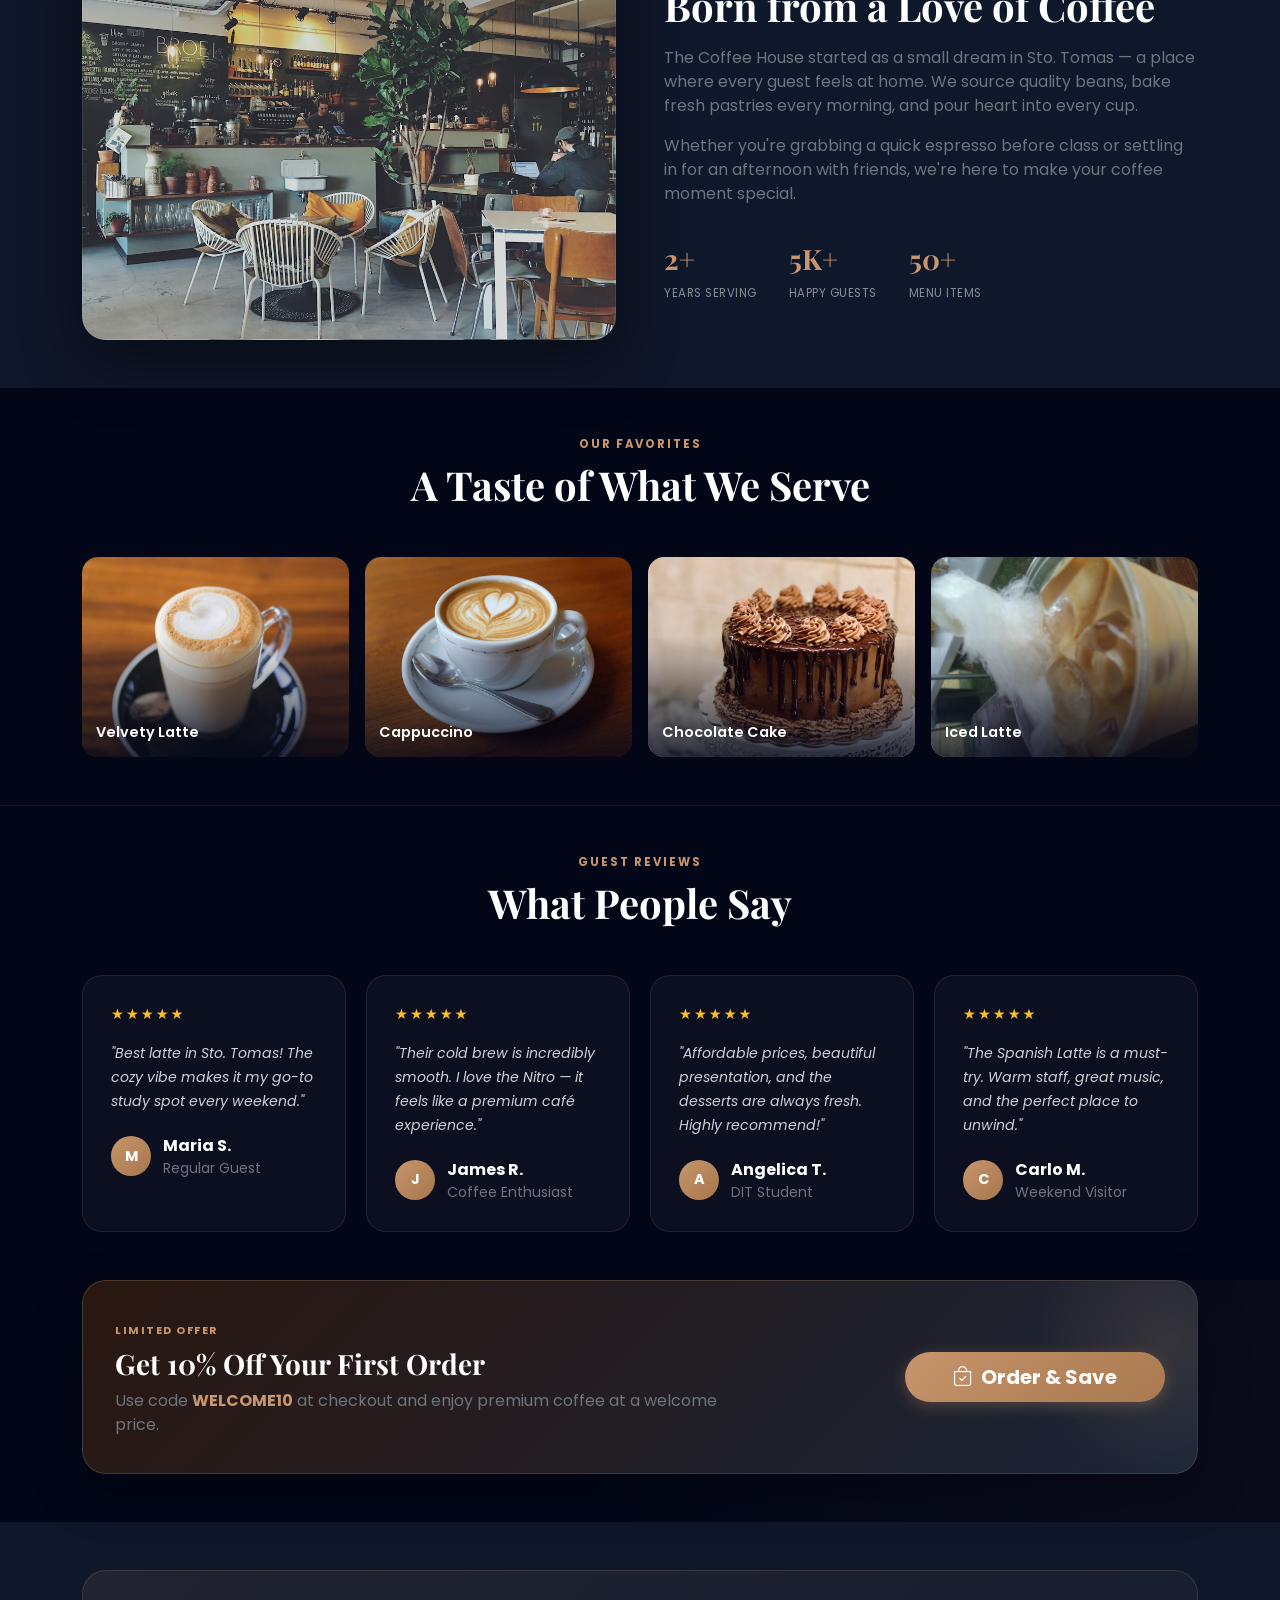
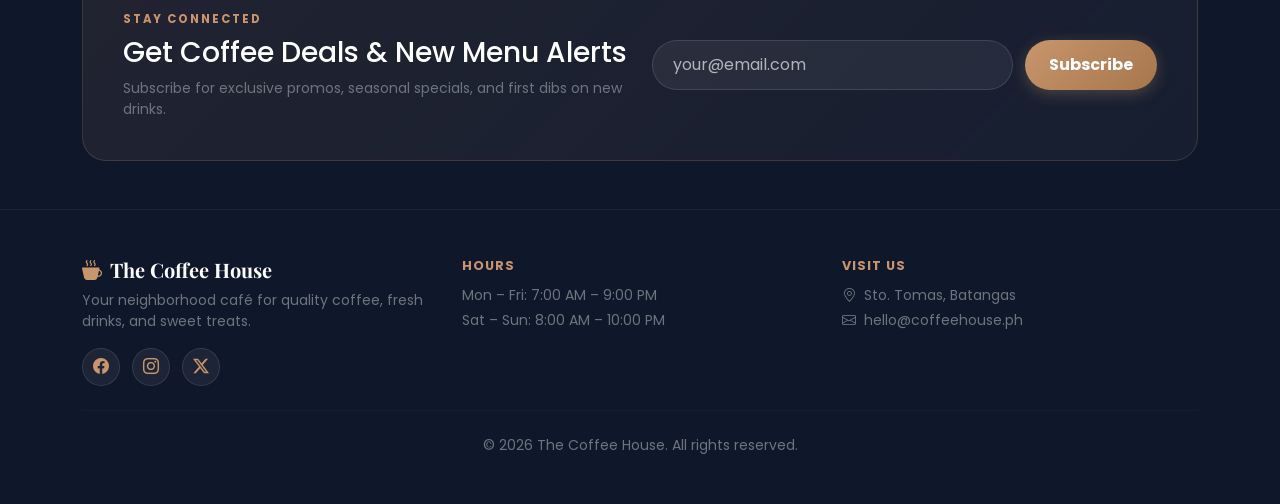
==== commit a1dab264: "Fix Activity 2 iPhone images and add professional coffee shop design" ====
--- a/midtermss/index.html
+++ b/midtermss/index.html
@@ -22,6 +22,8 @@
 
 <body>
 
+    <div class="scroll-progress" id="scrollProgress"></div>
+
     <div class="announcement-bar">
         <div class="marquee-track">
             <span><i class="bi bi-star-fill"></i> Free upsize on your first order this week</span>
@@ -62,6 +64,17 @@
         </div>
     </nav>
 
+    <div class="trust-partners">
+        <div class="container">
+            <div class="trust-partners-grid">
+                <div class="trust-partner-item"><i class="bi bi-award-fill"></i><span>Premium Arabica Beans</span></div>
+                <div class="trust-partner-item"><i class="bi bi-truck"></i><span>Fast Pickup Ready</span></div>
+                <div class="trust-partner-item"><i class="bi bi-shield-check"></i><span>Quality Guaranteed</span></div>
+                <div class="trust-partner-item"><i class="bi bi-heart-fill"></i><span>Locally Loved Café</span></div>
+            </div>
+        </div>
+    </div>
+
     <div id="offline-banner" class="offline-banner d-none">
         <i class="bi bi-wifi-off me-2"></i> You're offline — menu & cart still work from cache.
     </div>
@@ -129,6 +142,42 @@
             </div>
         </section>
 
+        <section class="brew-journey-section py-5">
+            <div class="container">
+                <div class="section-header text-center mb-5 reveal">
+                    <span class="section-label">From Bean to Cup</span>
+                    <h2 class="section-title">Our Brewing Journey</h2>
+                    <p class="text-secondary mx-auto" style="max-width:520px">Every cup follows a careful process — sourced ethically, roasted with precision, and crafted fresh for you.</p>
+                </div>
+                <div class="brew-timeline">
+                    <div class="brew-step reveal">
+                        <div class="brew-step-num">01</div>
+                        <div class="brew-step-icon"><i class="bi bi-globe-americas"></i></div>
+                        <h6>Ethical Sourcing</h6>
+                        <p>Single-origin beans selected from trusted farms for consistent quality and rich flavor.</p>
+                    </div>
+                    <div class="brew-step reveal">
+                        <div class="brew-step-num">02</div>
+                        <div class="brew-step-icon"><i class="bi bi-fire"></i></div>
+                        <h6>Small-Batch Roast</h6>
+                        <p>Roasted in controlled batches to unlock the perfect aroma, body, and finish.</p>
+                    </div>
+                    <div class="brew-step reveal">
+                        <div class="brew-step-num">03</div>
+                        <div class="brew-step-icon"><i class="bi bi-droplet-half"></i></div>
+                        <h6>Precise Extraction</h6>
+                        <p>Barista-calibrated grind and brew ratios for balanced sweetness in every sip.</p>
+                    </div>
+                    <div class="brew-step reveal">
+                        <div class="brew-step-num">04</div>
+                        <div class="brew-step-icon"><i class="bi bi-cup-straw"></i></div>
+                        <h6>Served Fresh</h6>
+                        <p>Prepared to order and handed to you at peak flavor — never sitting on a warmer.</p>
+                    </div>
+                </div>
+            </div>
+        </section>
+
         <section class="special-section py-5">
             <div class="container">
                 <div class="daily-special-card reveal" id="daily-special-card"></div>
@@ -218,6 +267,25 @@
                     <h2 class="section-title">What People Say</h2>
                 </div>
                 <div class="testimonial-track" id="testimonial-track"></div>
+            </div>
+        </section>
+
+        <section class="promo-cta-section py-5">
+            <div class="container">
+                <div class="promo-cta-card reveal">
+                    <div class="row align-items-center g-4">
+                        <div class="col-lg-7">
+                            <span class="promo-cta-badge">Limited Offer</span>
+                            <h3 class="promo-cta-title mb-2">Get 10% Off Your First Order</h3>
+                            <p class="text-secondary mb-0">Use code <strong class="text-accent">WELCOME10</strong> at checkout and enjoy premium coffee at a welcome price.</p>
+                        </div>
+                        <div class="col-lg-5 text-lg-end">
+                            <button class="btn btn-accent btn-lg rounded-pill px-5 fw-bold" onclick="showOrderPage()">
+                                <i class="bi bi-bag-check me-2"></i>Order & Save
+                            </button>
+                        </div>
+                    </div>
+                </div>
             </div>
         </section>
 
--- a/midtermss/style.css
+++ b/midtermss/style.css
@@ -1429,6 +1429,172 @@
     .modal { position: absolute; left: 0; top: 0; }
 }
 
+.scroll-progress {
+    position: fixed;
+    top: 0;
+    left: 0;
+    height: 3px;
+    width: 0;
+    background: linear-gradient(90deg, var(--accent-dark), var(--accent), var(--accent-light));
+    z-index: 1100;
+    transition: width 0.1s linear;
+    pointer-events: none;
+}
+
+.trust-partners {
+    background: rgba(15, 23, 42, 0.85);
+    border-bottom: 1px solid rgba(200, 149, 108, 0.12);
+    padding: 0.75rem 0;
+}
+
+.trust-partners-grid {
+    display: grid;
+    grid-template-columns: repeat(4, 1fr);
+    gap: 0.75rem;
+}
+
+.trust-partner-item {
+    display: flex;
+    align-items: center;
+    justify-content: center;
+    gap: 8px;
+    font-size: 0.72rem;
+    font-weight: 600;
+    color: rgba(255, 255, 255, 0.65);
+    letter-spacing: 0.3px;
+}
+
+.trust-partner-item i {
+    color: var(--accent);
+    font-size: 0.9rem;
+}
+
+.brew-journey-section {
+    background: linear-gradient(180deg, transparent, rgba(200, 149, 108, 0.04), transparent);
+}
+
+.brew-timeline {
+    display: grid;
+    grid-template-columns: repeat(4, 1fr);
+    gap: 1.25rem;
+    position: relative;
+}
+
+.brew-timeline::before {
+    content: '';
+    position: absolute;
+    top: 52px;
+    left: 8%;
+    right: 8%;
+    height: 1px;
+    background: linear-gradient(90deg, transparent, rgba(200, 149, 108, 0.35), transparent);
+    pointer-events: none;
+}
+
+.brew-step {
+    background: rgba(30, 41, 59, 0.65);
+    border: 1px solid rgba(255, 255, 255, 0.06);
+    border-radius: 20px;
+    padding: 1.5rem 1.25rem;
+    text-align: center;
+    position: relative;
+    transition: transform 0.3s ease, border-color 0.3s ease, box-shadow 0.3s ease;
+}
+
+.brew-step:hover {
+    transform: translateY(-6px);
+    border-color: rgba(200, 149, 108, 0.25);
+    box-shadow: 0 16px 40px rgba(0, 0, 0, 0.25);
+}
+
+.brew-step-num {
+    font-size: 0.65rem;
+    font-weight: 700;
+    letter-spacing: 2px;
+    color: var(--accent);
+    margin-bottom: 0.75rem;
+}
+
+.brew-step-icon {
+    width: 52px;
+    height: 52px;
+    margin: 0 auto 1rem;
+    border-radius: 14px;
+    background: rgba(200, 149, 108, 0.12);
+    color: var(--accent);
+    display: flex;
+    align-items: center;
+    justify-content: center;
+    font-size: 1.25rem;
+}
+
+.brew-step h6 {
+    font-family: var(--font-display);
+    font-weight: 700;
+    margin-bottom: 0.5rem;
+    font-size: 0.95rem;
+}
+
+.brew-step p {
+    font-size: 0.78rem;
+    color: rgba(255, 255, 255, 0.55);
+    margin: 0;
+    line-height: 1.55;
+}
+
+.promo-cta-section {
+    padding-top: 0 !important;
+}
+
+.promo-cta-card {
+    background: linear-gradient(135deg, rgba(44, 24, 16, 0.95), rgba(30, 41, 59, 0.9));
+    border: 1px solid rgba(200, 149, 108, 0.22);
+    border-radius: 24px;
+    padding: 2.25rem 2rem;
+    position: relative;
+    overflow: hidden;
+    box-shadow: 0 20px 50px rgba(0, 0, 0, 0.3);
+}
+
+.promo-cta-card::before {
+    content: '';
+    position: absolute;
+    top: -40%;
+    right: -10%;
+    width: 280px;
+    height: 280px;
+    background: radial-gradient(circle, rgba(200, 149, 108, 0.15), transparent 70%);
+    pointer-events: none;
+}
+
+.promo-cta-badge {
+    display: inline-block;
+    font-size: 0.68rem;
+    font-weight: 700;
+    letter-spacing: 1.5px;
+    text-transform: uppercase;
+    color: var(--accent);
+    margin-bottom: 0.5rem;
+}
+
+.promo-cta-title {
+    font-family: var(--font-display);
+    font-size: clamp(1.35rem, 3vw, 1.75rem);
+    font-weight: 700;
+}
+
+@media (max-width: 991px) {
+    .brew-timeline { grid-template-columns: repeat(2, 1fr); }
+    .brew-timeline::before { display: none; }
+}
+
+@media (max-width: 575px) {
+    .trust-partners-grid { grid-template-columns: repeat(2, 1fr); }
+    .brew-timeline { grid-template-columns: 1fr; }
+    .promo-cta-card { padding: 1.75rem 1.25rem; text-align: center; }
+    .promo-cta-card .text-lg-end { text-align: center !important; }
+}
+
 [data-bs-theme="light"] .checkout-input {
     background: #fff !important;
     color: #1e293b !important;
